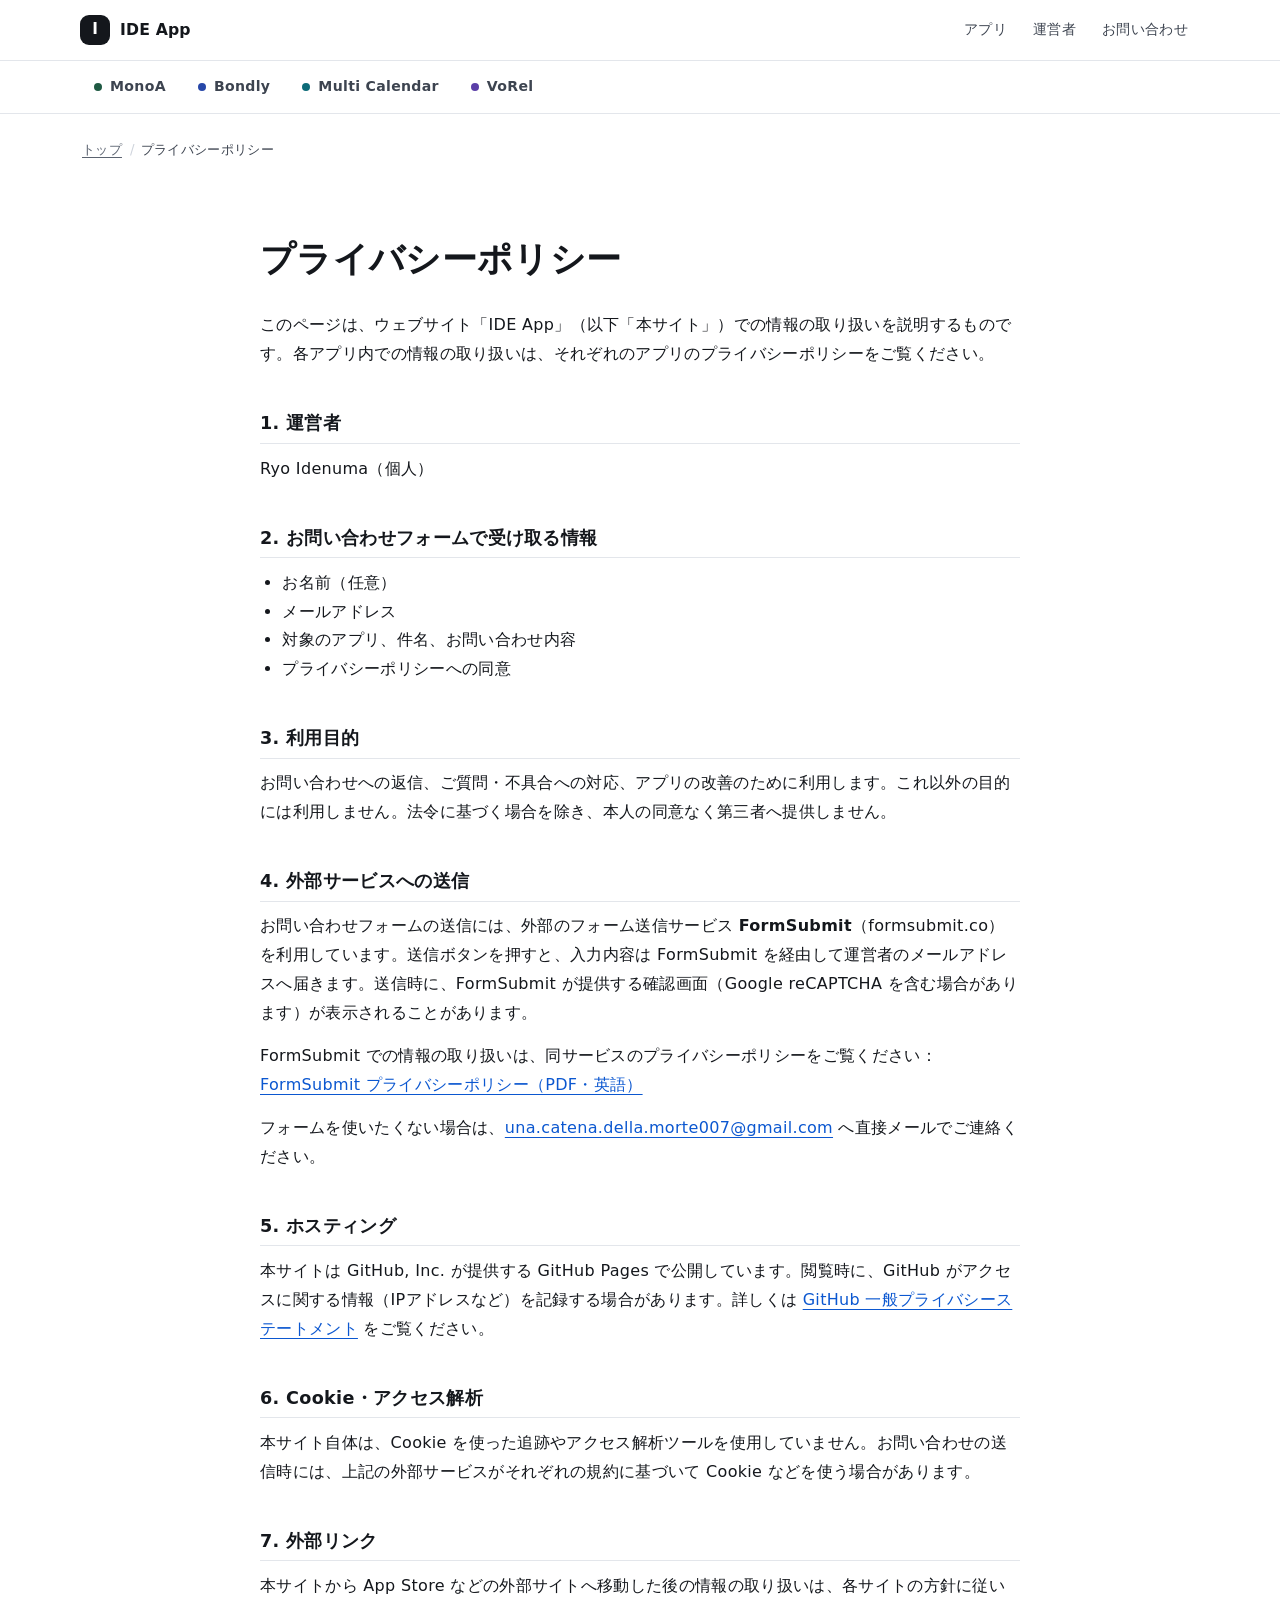
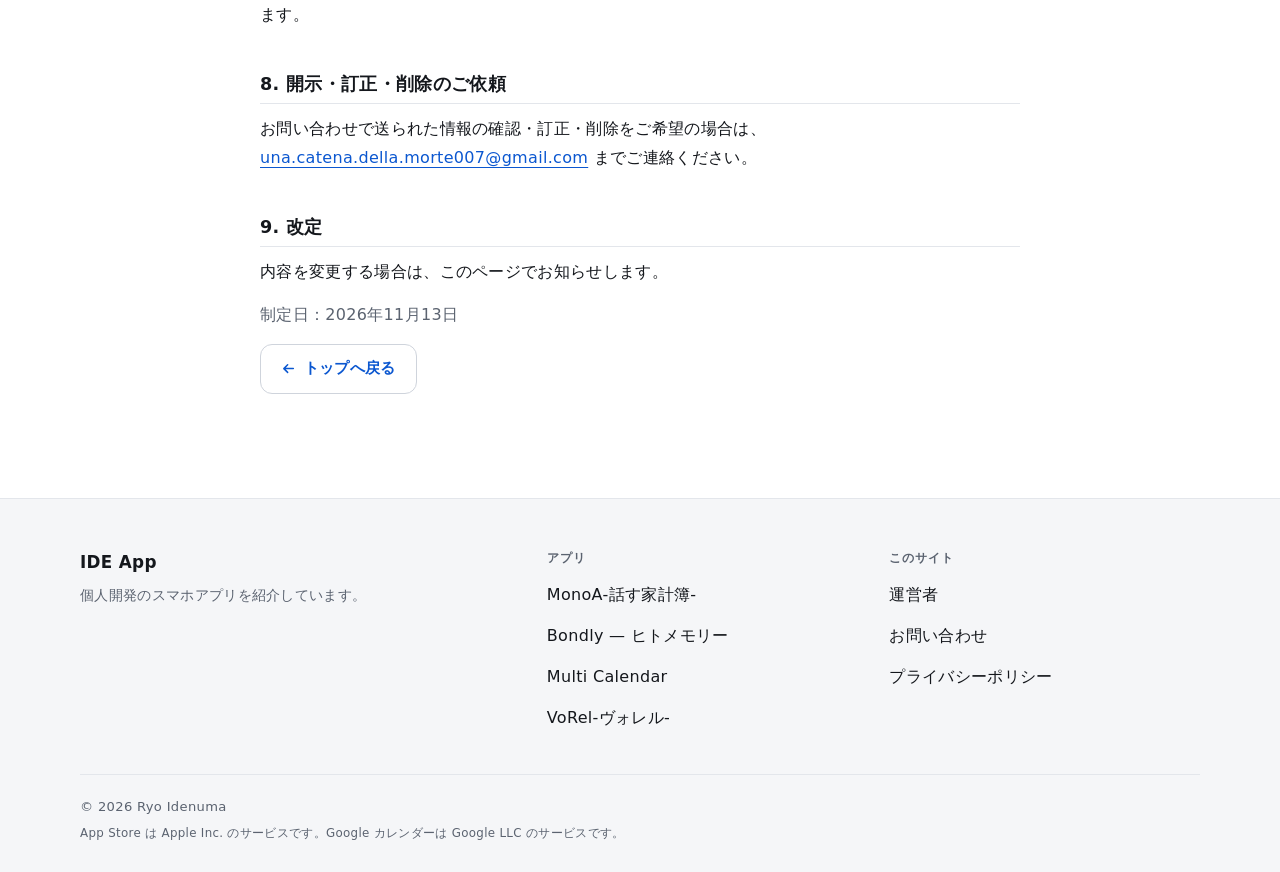
==== privacy/index.html @ 1f21a429 "サイト名をIDE Appに変更し問い合わせ先を更新" ====
<!doctype html>
<html lang="ja">
<head>
<meta charset="utf-8">
<meta name="viewport" content="width=device-width, initial-scale=1">
<title>プライバシーポリシー｜IDE App</title>
<meta name="description" content="アプリ紹介サイトのお問い合わせ情報の扱い、外部送信（FormSubmit）、ホスティングについて。">
<link rel="canonical" href="https://unacatenadellamorte-cmd.github.io/ryo-apps/privacy/">
<meta name="theme-color" content="#ffffff">
<meta name="color-scheme" content="light">
<meta name="referrer" content="strict-origin-when-cross-origin">
<meta property="og:type" content="website">
<meta property="og:locale" content="ja_JP">
<meta property="og:site_name" content="IDE App">
<meta property="og:title" content="プライバシーポリシー｜IDE App">
<meta property="og:description" content="アプリ紹介サイトのお問い合わせ情報の扱い、外部送信（FormSubmit）、ホスティングについて。">
<meta property="og:url" content="https://unacatenadellamorte-cmd.github.io/ryo-apps/privacy/">
<meta property="og:image" content="https://unacatenadellamorte-cmd.github.io/ryo-apps/assets/og/og-default.png">
<meta property="og:image:width" content="1200">
<meta property="og:image:height" content="630">
<meta name="twitter:card" content="summary_large_image">
<link rel="icon" href="../favicon.svg" type="image/svg+xml">
<link rel="icon" href="../favicon-32.png" sizes="32x32" type="image/png">
<link rel="apple-touch-icon" href="../apple-touch-icon.png">
<link rel="stylesheet" href="../assets/css/site.css?v=20261113-ide-app">
<script src="../site-config.js?v=20261113-ide-app" defer></script>
<script src="../assets/js/site.js?v=20261113-ide-app" defer></script>
</head>
<body class="page-doc">
<a class="skip" href="#main">本文へ移動</a>
<header class="site-header" data-edit-id="site-header">
  <div class="wrap header-in">
    <a class="brand" href="../index.html" data-edit-id="brand"><span class="brand-mark" aria-hidden="true">I</span><span class="brand-text">IDE App</span></a>
    <nav aria-label="サイト内">
      <ul class="nav">
        <li><a href="../index.html#apps" data-edit-id="nav-apps">アプリ</a></li>
        <li><a href="../index.html#about" data-edit-id="nav-about">運営者</a></li>
        <li><a href="../index.html#contact" data-edit-id="nav-contact">お問い合わせ</a></li>
      </ul>
    </nav>
  </div>
  <nav class="app-switch" aria-label="アプリごとの紹介ページ">
    <ul class="wrap"><li><a href="../apps/monoa/index.html" style="--app:#1f5a43" data-edit-id="switch-monoa"><span class="dot" aria-hidden="true"></span>MonoA</a></li><li><a href="../apps/bondly/index.html" style="--app:#2747a8" data-edit-id="switch-bondly"><span class="dot" aria-hidden="true"></span>Bondly</a></li><li><a href="../apps/multicalendar/index.html" style="--app:#0d6b78" data-edit-id="switch-multicalendar"><span class="dot" aria-hidden="true"></span>Multi Calendar</a></li><li><a href="../apps/vorel/index.html" style="--app:#5b3fa8" data-edit-id="switch-vorel"><span class="dot" aria-hidden="true"></span>VoRel</a></li></ul>
  </nav>
</header>

<main id="main">
  <nav class="crumbs wrap" aria-label="現在地">
    <ol><li><a href="../index.html">トップ</a></li><li aria-current="page">プライバシーポリシー</li></ol>
  </nav>
  <article class="doc wrap" data-edit-id="privacy">
    <h1 class="doc-title">プライバシーポリシー</h1>
    <p>このページは、ウェブサイト「IDE App」（以下「本サイト」）での情報の取り扱いを説明するものです。各アプリ内での情報の取り扱いは、それぞれのアプリのプライバシーポリシーをご覧ください。</p>

    <h2>1. 運営者</h2>
    <p>Ryo Idenuma（個人）</p>

    <h2>2. お問い合わせフォームで受け取る情報</h2>
    <ul>
      <li>お名前（任意）</li>
      <li>メールアドレス</li>
      <li>対象のアプリ、件名、お問い合わせ内容</li>
      <li>プライバシーポリシーへの同意</li>
    </ul>

    <h2>3. 利用目的</h2>
    <p>お問い合わせへの返信、ご質問・不具合への対応、アプリの改善のために利用します。これ以外の目的には利用しません。法令に基づく場合を除き、本人の同意なく第三者へ提供しません。</p>

    <h2>4. 外部サービスへの送信</h2>
    <p>お問い合わせフォームの送信には、外部のフォーム送信サービス <strong>FormSubmit</strong>（formsubmit.co）を利用しています。送信ボタンを押すと、入力内容は FormSubmit を経由して運営者のメールアドレスへ届きます。送信時に、FormSubmit が提供する確認画面（Google reCAPTCHA を含む場合があります）が表示されることがあります。</p>
    <p>FormSubmit での情報の取り扱いは、同サービスのプライバシーポリシーをご覧ください：<a href="https://formsubmit.co/privacy.pdf" target="_blank" rel="noopener noreferrer">FormSubmit プライバシーポリシー（PDF・英語）<span class="visually-hidden">（新しいタブで開きます）</span></a></p>
    <p>フォームを使いたくない場合は、<a href="mailto:una.catena.della.morte007@gmail.com">una.catena.della.morte007@gmail.com</a> へ直接メールでご連絡ください。</p>

    <h2>5. ホスティング</h2>
    <p>本サイトは GitHub, Inc. が提供する GitHub Pages で公開しています。閲覧時に、GitHub がアクセスに関する情報（IPアドレスなど）を記録する場合があります。詳しくは <a href="https://docs.github.com/ja/site-policy/privacy-policies/github-general-privacy-statement" target="_blank" rel="noopener noreferrer">GitHub 一般プライバシーステートメント<span class="visually-hidden">（新しいタブで開きます）</span></a> をご覧ください。</p>

    <h2>6. Cookie・アクセス解析</h2>
    <p>本サイト自体は、Cookie を使った追跡やアクセス解析ツールを使用していません。お問い合わせの送信時には、上記の外部サービスがそれぞれの規約に基づいて Cookie などを使う場合があります。</p>

    <h2>7. 外部リンク</h2>
    <p>本サイトから App Store などの外部サイトへ移動した後の情報の取り扱いは、各サイトの方針に従います。</p>

    <h2>8. 開示・訂正・削除のご依頼</h2>
    <p>お問い合わせで送られた情報の確認・訂正・削除をご希望の場合は、<a href="mailto:una.catena.della.morte007@gmail.com">una.catena.della.morte007@gmail.com</a> までご連絡ください。</p>

    <h2>9. 改定</h2>
    <p>内容を変更する場合は、このページでお知らせします。</p>

    <p class="doc-date">制定日：2026年11月13日</p>
    <p class="back"><a class="btn btn-ghost" href="../index.html"><svg class="i" aria-hidden="true" viewBox="0 0 16 16"><path d="M13 8H3M7 4 3 8l4 4" fill="none" stroke="currentColor" stroke-width="1.6" stroke-linecap="round" stroke-linejoin="round"/></svg>トップへ戻る</a></p>
  </article>
</main>
<footer class="site-footer" data-edit-id="site-footer">
  <div class="wrap footer-in">
    <div class="footer-brand">
      <p class="footer-name">IDE App</p>
      <p class="footer-note">個人開発のスマホアプリを紹介しています。</p>
      <div class="sns" data-sns hidden data-edit-id="footer-sns"><p class="sns-label">SNSでも連絡できます</p><ul class="sns-list" data-sns-list></ul></div>
    </div>
    <nav aria-label="フッター">
      <p class="footer-h">アプリ</p>
      <ul><li><a href="../apps/monoa/index.html">MonoA-話す家計簿-</a></li><li><a href="../apps/bondly/index.html">Bondly — ヒトメモリー</a></li><li><a href="../apps/multicalendar/index.html">Multi Calendar</a></li><li><a href="../apps/vorel/index.html">VoRel-ヴォレル-</a></li></ul>
    </nav>
    <nav aria-label="サイト情報">
      <p class="footer-h">このサイト</p>
      <ul>
        <li><a href="../index.html#about">運営者</a></li>
        <li><a href="../index.html#contact">お問い合わせ</a></li>
        <li><a href="../privacy/index.html">プライバシーポリシー</a></li>
      </ul>
    </nav>
  </div>
  <div class="wrap footer-bottom">
    <p>© 2026 Ryo Idenuma</p>
    <p class="footer-small">App Store は Apple Inc. のサービスです。Google カレンダーは Google LLC のサービスです。</p>
  </div>
</footer>
</body>
</html>
---- assets/css/site.css ----
/* アプリ紹介サイト 共通スタイル（2026-11-13 刷新）
   方針：白と淡いグレーの面に、濃い文字のゴシック見出しと鮮明な実画面を整列して置く。
   装飾は控えめにし、アプリごとの色（--app / --app-tint）は小さな目印と画面の背景だけに使う。 */

:root {
  --bg: #ffffff;
  --bg-2: #f5f6f8;      /* 区切り用の淡いグレー */
  --card: #ffffff;
  --ink: #14171c;
  --ink-2: #3d4450;     /* 本文の補助色（白地で約 9.8:1） */
  --ink-3: #5b6370;     /* 注記（白地で約 6.0:1、淡グレー地で約 5.5:1） */
  --line: #e3e6eb;
  --line-2: #cfd4dc;
  --app: #14171c;
  --app-tint: #eef0f3;
  --focus: #0b57d0;
  --radius: 20px;
  --radius-sm: 12px;
  --wrap: 1120px;
  --sans: -apple-system, BlinkMacSystemFont, "Segoe UI", "Hiragino Sans", "Hiragino Kaku Gothic ProN",
          "Noto Sans JP", "Yu Gothic UI", "BIZ UDPGothic", "Meiryo", system-ui, sans-serif;
  --shadow-phone: 0 1px 2px rgba(16, 24, 40, .06), 0 20px 40px -20px rgba(16, 24, 40, .35);
  --shadow-card: 0 1px 2px rgba(16, 24, 40, .04), 0 8px 24px -16px rgba(16, 24, 40, .18);
  --header-h: 116px;    /* 固定ヘッダーの高さ（スクロール先が隠れないよう余白に使う） */
}

*, *::before, *::after { box-sizing: border-box; }
html { -webkit-text-size-adjust: 100%; scroll-behavior: smooth; scroll-padding-top: calc(var(--header-h) + 16px); }
body {
  margin: 0;
  background: var(--bg);
  color: var(--ink);
  font-family: var(--sans);
  font-size: 1rem;
  line-height: 1.8;
  letter-spacing: .02em;
  overflow-wrap: anywhere;
  line-break: strict;
  -webkit-font-smoothing: antialiased;
}
img, video { max-width: 100%; height: auto; display: block; }
a { color: inherit; text-underline-offset: .22em; text-decoration-thickness: 1px; }
a:hover { text-decoration-thickness: 2px; }
:focus-visible { outline: 3px solid var(--focus); outline-offset: 3px; border-radius: 6px; }
h1, h2, h3 { line-height: 1.4; margin: 0; font-weight: 700; text-wrap: balance; }
p, ul, ol, dl, figure { margin: 0; }
ul[class], ol[class] { list-style: none; padding: 0; }

.wrap { width: min(100% - 40px, var(--wrap)); margin-inline: auto; }
.visually-hidden {
  position: absolute !important; width: 1px; height: 1px; padding: 0; margin: -1px;
  overflow: hidden; clip: rect(0 0 0 0); white-space: nowrap; border: 0;
}
.skip {
  position: absolute; left: 12px; top: -60px; z-index: 100;
  background: var(--ink); color: #fff; padding: 10px 16px; border-radius: 10px; text-decoration: none;
}
.skip:focus { top: 12px; }
.i { width: 1em; height: 1em; flex: none; }
.nb { display: inline-block; white-space: nowrap; } /* 見出しを語句の途中で折り返さない */
.dot { width: 8px; height: 8px; border-radius: 50%; background: var(--app); flex: none; }

/* ---------- ヘッダー（サイト内ナビ＋アプリ切替） ---------- */
.site-header {
  position: sticky; top: 0; z-index: 50;
  background: rgba(255, 255, 255, .92);
  backdrop-filter: saturate(1.6) blur(12px);
  -webkit-backdrop-filter: saturate(1.6) blur(12px);
  border-bottom: 1px solid var(--line);
}
.header-in { display: flex; align-items: center; justify-content: space-between; gap: 12px; min-height: 60px; }
.brand { display: inline-flex; align-items: center; gap: 10px; text-decoration: none; font-weight: 700; min-height: 44px; }
.brand-mark {
  display: grid; place-items: center; width: 30px; height: 30px; border-radius: 9px;
  background: var(--ink); color: #fff; font-size: .95rem; font-weight: 800; letter-spacing: 0;
}
.brand-text { font-size: .98rem; letter-spacing: .01em; }
.nav { display: flex; gap: 2px; }
.nav a {
  display: inline-flex; align-items: center; min-height: 44px; padding: 0 12px;
  text-decoration: none; font-size: .9rem; border-radius: 10px; color: var(--ink-2);
}
.nav a:hover { background: var(--bg-2); color: var(--ink); }
.nav a[aria-current="page"] { color: var(--ink); font-weight: 700; }
.nav a, .brand-text { white-space: nowrap; }

/* アプリ切替：4アプリを常に1行で並べ、現在のページは色と下線で示す */
.app-switch { border-top: 1px solid var(--line); }
.app-switch ul {
  display: flex; gap: 4px; overflow-x: auto; scrollbar-width: none;
  padding-block: 4px;
}
.app-switch ul::-webkit-scrollbar { display: none; }
.app-switch li { flex: none; }
.app-switch a {
  position: relative; display: inline-flex; align-items: center; gap: 8px;
  min-height: 44px; padding: 0 14px; border-radius: 999px;
  text-decoration: none; font-size: .88rem; font-weight: 600; color: var(--ink-2); white-space: nowrap;
}
.app-switch a:hover { background: var(--bg-2); color: var(--ink); }
.app-switch a[aria-current="page"] {
  color: var(--app); font-weight: 700;
  background: color-mix(in srgb, var(--app) 9%, #fff);
  box-shadow: inset 0 0 0 1px color-mix(in srgb, var(--app) 28%, transparent);
}

@media (max-width: 600px) {
  :root { --header-h: 104px; }
  .header-in { min-height: 52px; }
  .nav a { padding: 0 9px; font-size: .84rem; }
  .app-switch ul { width: min(100% - 24px, var(--wrap)); gap: 2px; padding-block: 2px; }
  .app-switch a { padding: 0 10px; font-size: .82rem; }
}
/* 狭い画面ではサイト名を視覚的に隠し（読み上げは残す）、ロゴとナビを1行に収める */
@media (max-width: 520px) {
  .brand-text {
    position: absolute; width: 1px; height: 1px; overflow: hidden; clip: rect(0 0 0 0); white-space: nowrap;
  }
}
@media (max-width: 400px) {
  .app-switch .dot { display: none; }
  .app-switch a { padding: 0 9px; font-size: .78rem; }
  .nav a { padding: 0 7px; font-size: .8rem; }
}

/* ---------- ボタン ---------- */
.btn {
  display: inline-flex; align-items: center; justify-content: center; gap: .5em;
  min-height: 48px; padding: 10px 20px; border-radius: 12px;
  font: inherit; font-weight: 700; font-size: .95rem; letter-spacing: .02em;
  text-decoration: none; cursor: pointer; border: 1px solid transparent;
  transition: background-color .2s, color .2s, border-color .2s, box-shadow .2s;
}
.btn:hover { text-decoration: none; }
.btn:active { transform: translateY(1px); }
.btn-primary { background: var(--ink); color: #fff; }
.btn-primary:hover { background: #000; }
.btn-primary:disabled { opacity: .65; cursor: progress; }
.btn-app, .btn-store { background: var(--app); color: #fff; }
.btn-app:hover, .btn-store:hover { background: color-mix(in srgb, var(--app) 86%, #000); }
.btn-ghost { border-color: var(--line-2); color: var(--ink); background: #fff; }
.btn-ghost:hover { border-color: var(--ink-3); background: var(--bg-2); }

/* ---------- 見出し・セクション ---------- */
.section { padding-block: clamp(56px, 8vw, 104px); }
.section-head { max-width: 44rem; margin-bottom: clamp(24px, 4vw, 40px); }
.eyebrow {
  display: inline-flex; align-items: center; gap: .6em;
  font-size: .82rem; font-weight: 700; letter-spacing: .08em; color: var(--ink-3);
}
.section-title {
  font-size: clamp(1.45rem, 3vw, 2rem); letter-spacing: .02em; line-height: 1.35;
}
/* 見出しの上にアプリ色の短い線を置き、ページの色をそっと示す */
.section-title::before {
  content: ""; display: block; width: 28px; height: 3px; border-radius: 2px;
  background: var(--app); margin-bottom: 14px;
}
.section-title.small { font-size: clamp(1.15rem, 2.2vw, 1.4rem); margin-bottom: 20px; }
.section-title.small::before { display: none; }
.section-lead { margin-top: .9em; color: var(--ink-2); }

/* ---------- ヒーロー（トップ） ---------- */
.hero { padding-block: clamp(36px, 6vw, 80px) clamp(48px, 7vw, 88px); }
.hero-in {
  display: grid; grid-template-columns: minmax(0, 1fr) minmax(0, 1fr);
  gap: clamp(28px, 5vw, 64px); align-items: center;
}
.hero .eyebrow::before { content: ""; width: 18px; height: 2px; background: var(--ink); border-radius: 1px; }
.hero-title {
  margin-top: .7em; font-size: clamp(1.5rem, 7vw, 3rem); line-height: 1.38; letter-spacing: .01em; font-weight: 800;
}
.hero-lead { margin-top: 1.2em; max-width: 34em; color: var(--ink-2); }
.hero-index-label { margin-top: 2em; font-size: .82rem; font-weight: 700; letter-spacing: .08em; color: var(--ink-3); }
.hero-index { margin-top: 10px; display: grid; grid-template-columns: repeat(2, minmax(0, 1fr)); gap: 8px; max-width: 34rem; }
.hero-index a {
  display: grid; grid-template-columns: 36px minmax(0, 1fr); column-gap: 12px; align-items: center;
  min-height: 60px; padding: 10px 12px; border-radius: var(--radius-sm);
  border: 1px solid var(--line); background: #fff; text-decoration: none;
  transition: border-color .2s, box-shadow .2s;
}
.hero-index a:hover { border-color: var(--app); box-shadow: var(--shadow-card); }
.hero-index-icon { grid-row: span 2; width: 36px; height: 36px; border-radius: 9px; box-shadow: 0 0 0 1px rgba(0,0,0,.06); }
.hero-index-name { font-weight: 700; font-size: .95rem; line-height: 1.35; }
.hero-index-status { font-size: .76rem; color: var(--ink-3); line-height: 1.4; }

/* 実画面3枚を傾けずに横一列で整列 */
.hero-shots {
  display: grid; grid-template-columns: repeat(3, minmax(0, 1fr)); gap: clamp(10px, 2vw, 20px);
  align-items: end; padding: clamp(20px, 3.5vw, 40px);
  background: var(--bg-2); border-radius: calc(var(--radius) + 8px);
}
.hero-shot .phone { width: 100%; }
.hero-shot-2 { transform: translateY(-6%); }

.phone {
  border-radius: clamp(12px, 2vw, 24px);
  background: #111;
  box-shadow: var(--shadow-phone);
  outline: 1px solid rgba(0,0,0,.06);
}

@media (max-width: 860px) {
  .hero-in { grid-template-columns: 1fr; }
  .hero-shots { max-width: 520px; }
  .br-wide { display: none; }
}
@media (max-width: 480px) {
  .hero-index { grid-template-columns: 1fr; }
}

/* ---------- アプリ一覧（カード） ---------- */
.apps { background: var(--bg-2); border-block: 1px solid var(--line); }
.app-grid { display: grid; grid-template-columns: repeat(2, minmax(0, 1fr)); gap: clamp(16px, 2.4vw, 28px); }
.app-card {
  display: flex; flex-direction: column; overflow: hidden;
  background: var(--card); border: 1px solid var(--line); border-radius: var(--radius);
  box-shadow: var(--shadow-card);
}
/* 画面は上部だけ見せ、カード下端で切る */
.app-card-media {
  display: flex; justify-content: center; gap: 6%;
  height: clamp(240px, 26vw, 300px); padding: 32px 24px 0; overflow: hidden;
  background: var(--app-tint);
}
.app-card-media .phone { width: 38%; height: auto; align-self: flex-start; }
.app-card-media .phone-b { margin-top: 28px; }
.app-card-body { display: flex; flex-direction: column; flex: 1; padding: clamp(20px, 3vw, 28px); }
.app-id { display: flex; align-items: center; gap: 14px; }
.app-id-text { min-width: 0; }
.app-icon { width: 56px; height: 56px; border-radius: 13px; box-shadow: 0 0 0 1px rgba(0,0,0,.06), 0 4px 10px -6px rgba(0,0,0,.3); flex: none; }
.app-icon-lg { width: 80px; height: 80px; border-radius: 18px; }
.app-name { font-size: clamp(1.1rem, 2vw, 1.3rem); letter-spacing: .01em; line-height: 1.35; }
.app-kana { font-size: .8rem; color: var(--ink-3); }
.app-catch { margin-top: 18px; font-size: clamp(1.05rem, 1.8vw, 1.2rem); font-weight: 700; line-height: 1.6; color: var(--ink); }
.app-lead { margin-top: 8px; color: var(--ink-2); font-size: .95rem; }
.app-card-foot {
  display: flex; flex-wrap: wrap; align-items: center; justify-content: space-between; gap: 12px;
  margin-top: auto; padding-top: 22px;
}
.app-card .app-lead { margin-bottom: 4px; }

.status {
  display: inline-flex; align-items: center; gap: .5em; padding: 3px 10px; border-radius: 999px;
  font-size: .78rem; font-weight: 700; color: var(--app);
  background: color-mix(in srgb, var(--app) 8%, #fff);
}
.status::before { content: ""; width: 6px; height: 6px; border-radius: 50%; background: currentColor; }
.status-review::before { background: transparent; border: 1.5px solid currentColor; }
.status-dev::before { border-radius: 1px; }

@media (max-width: 860px) {
  .app-grid { grid-template-columns: 1fr; }
  .app-card-media { height: clamp(220px, 58vw, 300px); }
  .app-card-media .phone { width: min(38%, 170px); }
}

/* ---------- 運営者 ---------- */
.about-in { display: grid; grid-template-columns: minmax(0, .8fr) minmax(0, 1.2fr); gap: clamp(24px, 5vw, 72px); align-items: start; }
.about-dl { display: grid; border-top: 1px solid var(--line); }
.about-dl > div { display: grid; grid-template-columns: 7em 1fr; gap: 12px; padding: 14px 0; border-bottom: 1px solid var(--line); }
.about-dl dt { color: var(--ink-3); font-size: .9rem; }
.about-dl dd { margin: 0; }
.about-text { margin-top: 20px; color: var(--ink-2); }
@media (max-width: 760px) { .about-in { grid-template-columns: 1fr; } .about-dl > div { grid-template-columns: 1fr; gap: 0; } }

.sns { margin-top: 20px; }
.sns-label { font-size: .85rem; color: var(--ink-3); }
.sns-list { display: flex; flex-wrap: wrap; gap: 8px; margin-top: 8px; }
.sns-link {
  display: inline-flex; align-items: center; min-height: 44px; padding: 6px 16px; border-radius: 10px;
  border: 1px solid var(--line-2); background: #fff; text-decoration: none; font-size: .9rem; font-weight: 600;
}
.sns-link:hover { border-color: var(--ink); }
.sns[hidden] { display: none; }

/* ---------- お問い合わせ ---------- */
.contact { background: var(--bg-2); border-top: 1px solid var(--line); }
.contact-in { max-width: 760px; }
/* フォーム受信確認中の案内と、直接メールの導線 */
.mail-direct {
  display: flex; flex-wrap: wrap; align-items: center; justify-content: space-between; gap: 14px 20px;
  padding: 18px 20px; margin-bottom: 20px; border-radius: var(--radius-sm);
  background: #fff8e8; border: 1px solid #ecd59a;
}
.mail-direct-text { flex: 1 1 18rem; font-weight: 700; color: #4a3a10; }
.mail-direct .btn { flex: none; }
.notice {
  background: #fff; border: 1px solid var(--line); border-radius: var(--radius-sm);
  padding: 18px 20px; margin-bottom: 32px; font-size: .93rem;
}
.notice-title { font-weight: 700; margin-bottom: 6px; }
.notice ul { padding-left: 1.2em; display: grid; gap: 4px; color: var(--ink-2); }

.form {
  display: grid; gap: 22px; padding: clamp(20px, 4vw, 36px);
  background: #fff; border: 1px solid var(--line); border-radius: var(--radius);
}
.field { display: grid; gap: 6px; }
.field label { font-weight: 700; font-size: .95rem; }
.req, .opt {
  display: inline-block; margin-left: .4em; padding: 0 .55em; border-radius: 4px; font-size: .72rem;
  font-weight: 700; vertical-align: .1em; line-height: 1.7;
}
.req { background: #b42318; color: #fff; }
.opt { background: var(--bg-2); color: var(--ink-2); border: 1px solid var(--line); }
.field input[type="text"], .field input[type="email"], .field select, .field textarea {
  width: 100%; font: inherit; font-size: 1rem; color: var(--ink);
  background: #fff; border: 1px solid var(--line-2); border-radius: 10px;
  padding: 12px 14px; min-height: 48px;
}
.field textarea { resize: vertical; min-height: 10rem; line-height: 1.7; }
.field select { appearance: none; -webkit-appearance: none; padding-right: 40px;
  background-image: linear-gradient(45deg, transparent 50%, var(--ink-2) 50%), linear-gradient(135deg, var(--ink-2) 50%, transparent 50%);
  background-position: calc(100% - 22px) 52%, calc(100% - 16px) 52%; background-size: 6px 6px; background-repeat: no-repeat; }
.field input:hover, .field select:hover, .field textarea:hover { border-color: var(--ink-3); }
.field [aria-invalid="true"] { border-color: #b42318; background: #fff6f5; }
.hint { font-size: .84rem; color: var(--ink-3); }
.err { font-size: .88rem; color: #b42318; font-weight: 700; }
.err::before { content: "！ "; }
.field-check { grid-template-columns: auto 1fr; align-items: start; column-gap: 12px; }
.field-check input { width: 24px; height: 24px; margin: 3px 0 0; accent-color: var(--ink); }
.field-check label { font-weight: 500; }
.field-check .err { grid-column: 1 / -1; }
.hp { position: absolute; left: -9999px; width: 1px; height: 1px; overflow: hidden; }
.form-summary { padding: 12px 16px; border-radius: 10px; background: #fff6f5; color: #b42318; font-weight: 700; border: 1px solid #f1c4bf; }
.form-actions { display: grid; gap: 14px; justify-items: start; }
.form-actions .btn { min-width: 14em; }
.form-alt { font-size: .9rem; color: var(--ink-2); }
@media (max-width: 480px) {
  .mail-direct .btn, .form-actions .btn { width: 100%; min-width: 0; }
}

/* ---------- アプリ詳細 ---------- */
.crumbs { padding-top: 16px; font-size: .84rem; color: var(--ink-3); }
.crumbs ol { display: flex; flex-wrap: wrap; gap: 4px; list-style: none; padding: 0; margin: 0; }
.crumbs li + li::before { content: "/"; margin-right: 6px; color: var(--line-2); }
.crumbs a { display: inline-block; padding: 8px 2px; }
.crumbs [aria-current] { padding: 8px 2px; color: var(--ink-2); }

.app-hero { padding-block: clamp(12px, 3vw, 32px) clamp(48px, 7vw, 88px); }
.app-hero-in {
  display: grid; grid-template-columns: minmax(0, 1.05fr) minmax(0, .95fr);
  gap: clamp(28px, 5vw, 72px); align-items: center;
}
.app-hero-text .app-id { gap: 16px; }
.app-hero-text .app-meta { margin: 0; }
.app-title { margin-top: 22px; font-size: clamp(1.75rem, 4vw, 2.75rem); letter-spacing: .01em; line-height: 1.3; font-weight: 800; }
.app-hero .app-catch { margin-top: 14px; font-size: clamp(1.15rem, 2.2vw, 1.45rem); color: var(--app); }
.app-hero .app-lead { margin-top: 12px; font-size: 1rem; max-width: 34em; }
.app-actions { display: flex; flex-wrap: wrap; gap: 12px; margin-top: 28px; align-items: center; }
.store-none {
  display: inline-flex; align-items: center; min-height: 48px; padding: 8px 18px; border-radius: 12px;
  background: #fff; border: 1px dashed color-mix(in srgb, var(--app) 60%, #fff); color: var(--app); font-weight: 700; font-size: .9rem;
}
/* 実画面はアプリ色の淡い面に大きく置く */
.app-hero-media {
  display: grid; place-items: center;
  padding: clamp(24px, 4vw, 48px);
  background: var(--app-tint); border-radius: calc(var(--radius) + 8px);
}
/* PCでは最初の画面がヒーロー画像で埋まらないよう高さで抑える（画像は切らずに全体を表示） */
.app-hero-media .phone { width: auto; height: min(540px, 60vh); min-height: 360px; max-width: 100%; object-fit: contain; }
@media (max-width: 760px) {
  .app-hero-in { grid-template-columns: 1fr; }
  .app-hero-media .phone { width: min(240px, 64%); height: auto; min-height: 0; }
}

.feature-list { display: grid; grid-template-columns: repeat(auto-fit, minmax(min(100%, 300px), 1fr)); gap: 16px; }
.feature {
  padding: 22px 22px 24px; background: #fff; border: 1px solid var(--line); border-radius: var(--radius-sm);
}
.feature h3 { font-size: 1.05rem; display: flex; gap: .6em; align-items: baseline; }
.feature h3::before { content: ""; width: 8px; height: 8px; background: var(--app); border-radius: 50%; flex: none; transform: translateY(-.15em); }
.feature p { margin-top: 8px; color: var(--ink-2); font-size: .94rem; }

/* 使い方は文章だけの短い流れ（画面は特集と「実際の画面」で見せる） */
.steps { background: var(--bg-2); border-block: 1px solid var(--line); padding-block: clamp(48px, 6vw, 80px); }
.step-list { display: grid; grid-template-columns: repeat(3, minmax(0, 1fr)); gap: clamp(12px, 2vw, 20px); }
.step {
  display: grid; grid-template-columns: auto minmax(0, 1fr); gap: 14px; align-items: start;
  padding: 20px; background: #fff; border: 1px solid var(--line); border-radius: var(--radius-sm);
}
.step-num {
  display: grid; place-items: center; width: 34px; height: 34px; border-radius: 50%;
  background: var(--app); color: #fff; font-weight: 800; font-size: .95rem; line-height: 1;
}
.step h3 { font-size: 1.05rem; padding-top: 3px; }
.step-text p { margin-top: 6px; color: var(--ink-2); font-size: .93rem; }
@media (max-width: 860px) {
  .step-list { grid-template-columns: 1fr; gap: 10px; }
}

.gallery { padding-bottom: clamp(48px, 7vw, 88px); }
.shots-scroller {
  overflow-x: auto; scroll-snap-type: x mandatory; overscroll-behavior-x: contain;
  padding: 8px max(20px, calc((100% - var(--wrap)) / 2)) 24px;
  scroll-padding-inline: max(20px, calc((100% - var(--wrap)) / 2));
}
.shots-scroller:focus-visible { outline-offset: -3px; }
.shots { display: flex; gap: clamp(16px, 2.4vw, 28px); width: max-content; }
.shot { width: clamp(180px, 20vw, 240px); scroll-snap-align: start; }
.shot figcaption { margin-top: 12px; font-size: .86rem; color: var(--ink-2); line-height: 1.65; }
.shots-hint { font-size: .82rem; color: var(--ink-3); }

.video { background: var(--bg-2); border-block: 1px solid var(--line); }
.video-body { display: grid; grid-template-columns: minmax(0, 340px) minmax(0, 1fr); gap: clamp(24px, 5vw, 64px); align-items: start; }
.video-frame { background: #000; border-radius: var(--radius); overflow: hidden; aspect-ratio: 9 / 16; box-shadow: var(--shadow-phone); }
.video-frame video { width: 100%; height: 100%; object-fit: contain; background: #000; }
.video-desc { padding: clamp(20px, 3vw, 28px); background: #fff; border: 1px solid var(--line); border-radius: var(--radius-sm); }
.video-desc h3 { font-size: 1.05rem; }
.transcript { margin-top: 12px; padding-left: 1.4em; display: grid; gap: 8px; color: var(--ink-2); }
.transcript li::marker { color: var(--app); font-weight: 700; }
.video .note { margin-top: 18px; font-size: .86rem; color: var(--ink-3); }
@media (max-width: 760px) {
  .video-body { grid-template-columns: 1fr; }
  .video-frame { width: min(320px, 100%); margin-inline: auto; }
}
.mascot { background: #fff; border: 1px solid var(--line); border-radius: var(--radius); padding: clamp(16px, 4vw, 40px); max-width: 860px; }
.mascot-in .section-head { max-width: 40rem; }

.dist-in { display: grid; grid-template-columns: minmax(0, .8fr) minmax(0, 1.2fr); gap: clamp(24px, 5vw, 72px); }
.dist-dl { display: grid; border-top: 1px solid var(--line-2); }
.dist-dl > div { display: grid; grid-template-columns: 11em 1fr; gap: 12px; padding: 16px 0; border-bottom: 1px solid var(--line); }
.dist-dl dt { font-weight: 700; }
.dist-dl dd { margin: 0; color: var(--ink-2); }
@media (max-width: 760px) {
  .dist-in { grid-template-columns: 1fr; }
  .dist-dl > div { grid-template-columns: 1fr; gap: 2px; }
}

.others { background: var(--bg-2); border-top: 1px solid var(--line); padding-block: clamp(48px, 7vw, 80px); }
.other-list { display: grid; grid-template-columns: repeat(auto-fit, minmax(min(100%, 280px), 1fr)); gap: 12px; }
.other {
  display: flex; align-items: center; gap: 14px; padding: 14px 18px; border-radius: var(--radius-sm);
  background: #fff; border: 1px solid var(--line); text-decoration: none; min-height: 64px;
  transition: border-color .2s, box-shadow .2s;
}
.other:hover { border-color: var(--app); box-shadow: var(--shadow-card); }
.other .app-icon { width: 44px; height: 44px; border-radius: 11px; }
.other-text { display: grid; min-width: 0; }
.other-name { font-weight: 700; }
.other-status { font-size: .8rem; color: var(--ink-3); }
.other .i { margin-left: auto; color: var(--app); }
.back { margin-top: 32px; }

/* 読み上げ用の .visually-hidden（absolute）をリンク内に閉じ込め、ページの横あふれを防ぐ */
.shot-open {
  position: relative;
  display: inline-flex; align-items: center; gap: 4px; min-height: 44px; margin-top: 2px;
  font-size: .84rem; font-weight: 600; color: var(--app);
}
.shot-open .i { width: 12px; height: 12px; }

/* ---------- 詳細ページの作り込み（2026-11-13） ---------- */
/* ページ内目次：普通のアンカー。1行に並べ、狭い画面は横スクロールにして縦の場所を取らない */
.toc { border-bottom: 1px solid var(--line); background: #fff; }
.toc-in { display: flex; align-items: center; gap: 12px; }
.toc-label { flex: none; font-size: .78rem; font-weight: 700; letter-spacing: .08em; color: var(--ink-3); }
.toc-list {
  display: flex; gap: 4px; overflow-x: auto; scrollbar-width: none; padding-block: 6px;
  min-width: 0; flex: 1;
}
.toc-list::-webkit-scrollbar { display: none; }
.toc-list li { flex: none; }
.toc-list a {
  display: inline-flex; align-items: center; min-height: 44px; padding: 0 14px; border-radius: 999px;
  font-size: .88rem; font-weight: 600; color: var(--ink-2); text-decoration: none; white-space: nowrap;
}
.toc-list a:hover { background: color-mix(in srgb, var(--app) 8%, #fff); color: var(--app); }
.toc-list a:focus-visible { outline-offset: -3px; }
@media (max-width: 600px) {
  .toc-label { display: none; }
  .toc-in { width: 100%; padding-inline: 12px; }
  .toc-list { padding-block: 4px; }
  .toc-list a { padding: 0 11px; font-size: .84rem; }
}

/* こんな時に：生活の場面 → その場の操作 */
.scenes { background: var(--bg-2); border-bottom: 1px solid var(--line); padding-block: clamp(48px, 6vw, 88px); }
.scene-list { display: grid; grid-template-columns: repeat(3, minmax(0, 1fr)); gap: clamp(12px, 2vw, 20px); }
.scene {
  padding: 20px 22px 24px; background: #fff;
  border: 1px solid var(--line); border-top: 3px solid var(--app); border-radius: var(--radius-sm);
}
.scene-num { font-size: .8rem; font-weight: 800; letter-spacing: .1em; color: var(--app); }
.scene-title { margin-top: 6px; font-size: 1.08rem; line-height: 1.5; }
.scene-text { margin-top: 10px; color: var(--ink-2); font-size: .94rem; }
@media (max-width: 860px) { .scene-list { grid-template-columns: 1fr; gap: 10px; } }

/* 特集：文章と、その操作を写した実画面を左右に並べ、交互に入れ替える */
.story-list { display: grid; gap: clamp(56px, 8vw, 104px); }
.story {
  display: grid; grid-template-columns: minmax(0, 1fr) minmax(0, 1.1fr);
  gap: clamp(24px, 5vw, 72px); align-items: center;
}
.story-rev .story-text { order: 2; }
.story-eyebrow { color: var(--app); }
.story-eyebrow::before { content: ""; width: 18px; height: 2px; background: currentColor; border-radius: 1px; }
.story-title { margin-top: 10px; font-size: clamp(1.3rem, 2.6vw, 1.75rem); line-height: 1.45; letter-spacing: .01em; }
.story-body { margin-top: 14px; color: var(--ink-2); }
.story-points-label { margin-top: 22px; font-size: .8rem; font-weight: 700; letter-spacing: .08em; color: var(--ink-3); }
.story-points { margin-top: 8px; display: grid; gap: 8px; }
.story-points li {
  position: relative; padding: 10px 14px 10px 40px; border-radius: 10px;
  background: var(--bg-2); font-size: .94rem; line-height: 1.7;
}
.story-points li::before {
  content: ""; position: absolute; left: 15px; top: 1.05em; width: 12px; height: 7px;
  border-left: 2px solid var(--app); border-bottom: 2px solid var(--app); transform: rotate(-45deg);
}
.story-note {
  margin-top: 16px; padding-left: 12px; border-left: 2px solid var(--line-2);
  font-size: .86rem; color: var(--ink-3);
}
/* 実画面は縦長のストア掲載画像（文字・人物入り）。枠を足さず、切らずに全体を表示する */
.story-media {
  display: flex; justify-content: center; align-items: flex-start; gap: clamp(12px, 2.4vw, 28px);
  padding: clamp(18px, 3.5vw, 40px); background: var(--app-tint); border-radius: calc(var(--radius) + 8px);
}
.story-shot { flex: 0 1 240px; min-width: 0; }
.story-media-1 .story-shot { flex-basis: 260px; }
.story-shot .phone { width: 100%; height: auto; object-fit: contain; }
.story-shot figcaption { margin-top: 10px; font-size: .8rem; line-height: 1.6; color: var(--ink-2); }
@media (max-width: 860px) {
  .story { grid-template-columns: 1fr; }
  .story-rev .story-text { order: 0; }
  .story-media { padding: 16px; }
  .story-media-1 .story-shot { flex-basis: 220px; }
}

.feature-all { margin-top: clamp(56px, 8vw, 96px); padding-top: clamp(28px, 4vw, 40px); border-top: 1px solid var(--line); }
.feature-all-title { font-size: 1.15rem; margin-bottom: 18px; }
.feature-list { grid-template-columns: repeat(auto-fit, minmax(min(100%, 260px), 1fr)); gap: 12px; }
.feature { padding: 18px 20px; background: var(--bg-2); border-color: transparent; }
.feature h4 { margin: 0; font-size: 1rem; line-height: 1.5; display: flex; gap: .6em; align-items: baseline; }
.feature h4::before { content: ""; width: 8px; height: 8px; background: var(--app); border-radius: 50%; flex: none; transform: translateY(-.15em); }
.feature p { margin-top: 6px; font-size: .9rem; }

/* よくある質問：ネイティブの details/summary（キーボードの Enter / Space で開閉） */
.faq-in { display: grid; grid-template-columns: minmax(0, .8fr) minmax(0, 1.2fr); gap: clamp(24px, 5vw, 72px); align-items: start; }
.faq-list { border-top: 1px solid var(--line-2); }
.faq-item { border-bottom: 1px solid var(--line); }
.faq-item summary {
  display: flex; align-items: flex-start; gap: 12px; min-height: 56px; padding: 16px 4px;
  cursor: pointer; list-style: none; font-weight: 700; line-height: 1.6;
}
.faq-item summary::-webkit-details-marker { display: none; }
.faq-item summary:hover .faq-q-text { color: var(--app); }
.faq-item summary:focus-visible { outline-offset: -2px; }
.faq-q { flex: none; font-weight: 800; color: var(--app); width: 1.2em; }
.faq-q-text { flex: 1; min-width: 0; }
.faq-mark { flex: none; position: relative; width: 16px; height: 16px; margin-top: .3em; }
.faq-mark::before, .faq-mark::after {
  content: ""; position: absolute; left: 0; top: 7px; width: 16px; height: 2px; border-radius: 1px;
  background: var(--ink-3); transition: transform .2s;
}
.faq-mark::after { transform: rotate(90deg); }
.faq-item[open] .faq-mark::after { transform: rotate(0deg); }
.faq-a { padding: 0 4px 20px calc(1.2em + 16px); color: var(--ink-2); font-size: .95rem; }
@media (max-width: 760px) { .faq-in { grid-template-columns: 1fr; } }

/* 配布状況の下の締めの案内（状態に合わせた導線） */
.dist { border-top: 1px solid var(--line); }
.cta {
  display: flex; flex-wrap: wrap; align-items: center; justify-content: space-between; gap: 20px 32px;
  margin-top: clamp(32px, 5vw, 56px); padding: clamp(22px, 4vw, 36px);
  background: var(--app-tint); border-radius: var(--radius);
  border: 1px solid color-mix(in srgb, var(--app) 18%, transparent);
}
.cta-text { flex: 1 1 26rem; min-width: 0; }
.cta-title { font-size: clamp(1.15rem, 2.2vw, 1.4rem); }
.cta-text p { margin-top: 8px; color: var(--ink-2); }
.cta-mail { font-size: .86rem; }
.cta-actions { margin-top: 0; flex: none; }
@media (max-width: 480px) { .cta-actions, .cta-actions .btn { width: 100%; } }

/* ---------- 文書ページ ---------- */
.doc { max-width: 760px; padding-block: clamp(32px, 6vw, 64px) clamp(64px, 10vw, 104px); }
.doc-title { font-size: clamp(1.6rem, 3.6vw, 2.2rem); letter-spacing: .01em; margin-bottom: 28px; font-weight: 800; }
.doc h2 { font-size: 1.1rem; margin-top: 2.4em; margin-bottom: .6em; padding-bottom: .4em; border-bottom: 1px solid var(--line); }
.doc p + p { margin-top: .9em; }
.doc ul { padding-left: 1.4em; }
.doc a { color: var(--focus); }
.doc-date { margin-top: 2.4em; color: var(--ink-3); }
.thanks { min-height: 50vh; }

/* ---------- フッター ---------- */
.site-footer { background: var(--bg-2); color: var(--ink-2); border-top: 1px solid var(--line); padding-top: 48px; }
.site-footer ul { list-style: none; padding: 0; }
.site-footer a { color: var(--ink); text-decoration: none; display: inline-block; padding: 6px 0; }
.site-footer a:hover { text-decoration: underline; }
.footer-in { display: grid; grid-template-columns: 1.4fr 1fr 1fr; gap: 32px; padding-bottom: 36px; }
.footer-name { font-size: 1.05rem; font-weight: 800; color: var(--ink); }
.footer-note { color: var(--ink-3); font-size: .9rem; margin-top: 6px; }
.footer-h { font-size: .78rem; font-weight: 700; letter-spacing: .08em; color: var(--ink-3); margin-bottom: 6px; }
.footer-bottom { border-top: 1px solid var(--line); padding-block: 20px 28px; font-size: .82rem; color: var(--ink-3); display: grid; gap: 4px; }
.footer-small { font-size: .74rem; }
@media (max-width: 760px) { .footer-in { grid-template-columns: 1fr; gap: 24px; } }

/* ---------- 動きを減らす設定 ---------- */
@media (prefers-reduced-motion: reduce) {
  html { scroll-behavior: auto; }
  *, *::before, *::after { transition: none !important; animation: none !important; }
}

/* ---------- 印刷 ---------- */
@media print {
  .site-header, .skip, .hero-shots, .shots-hint, .form, .notice, .mail-direct, .toc { display: none !important; }
}
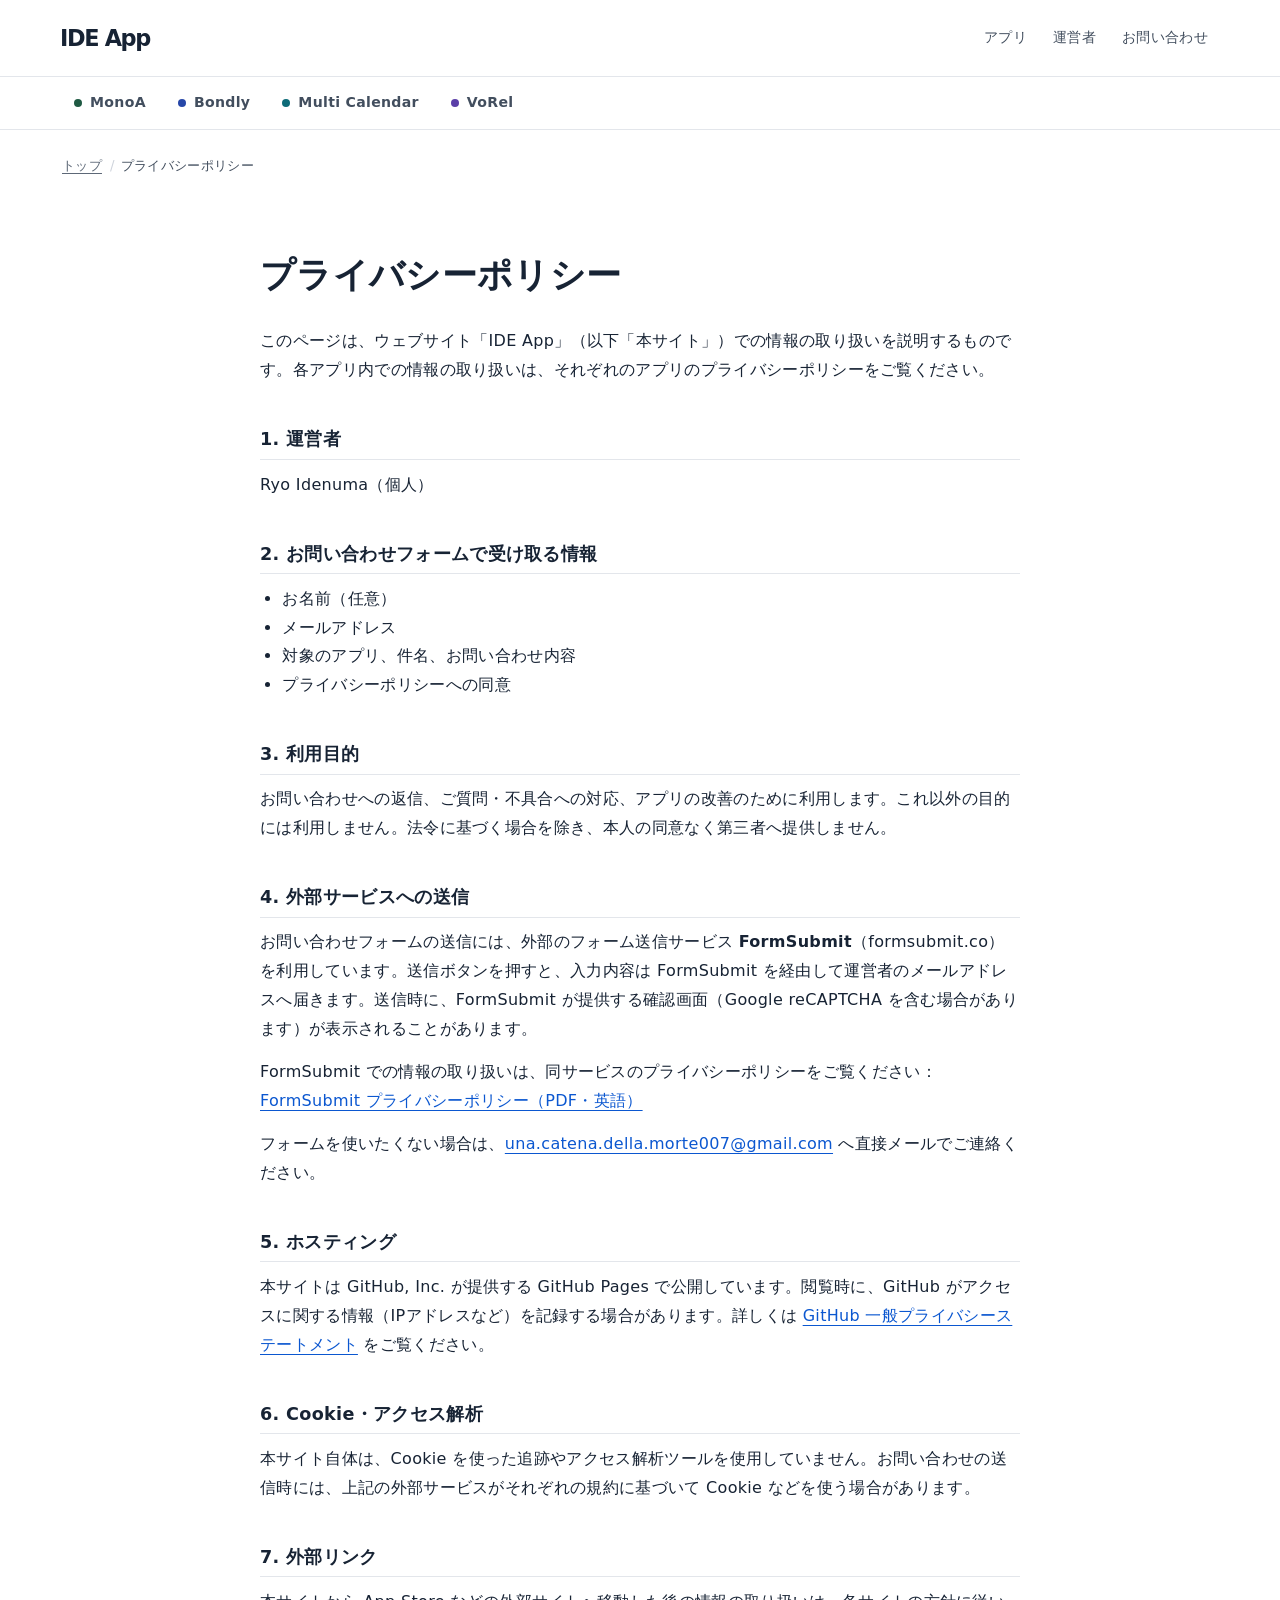
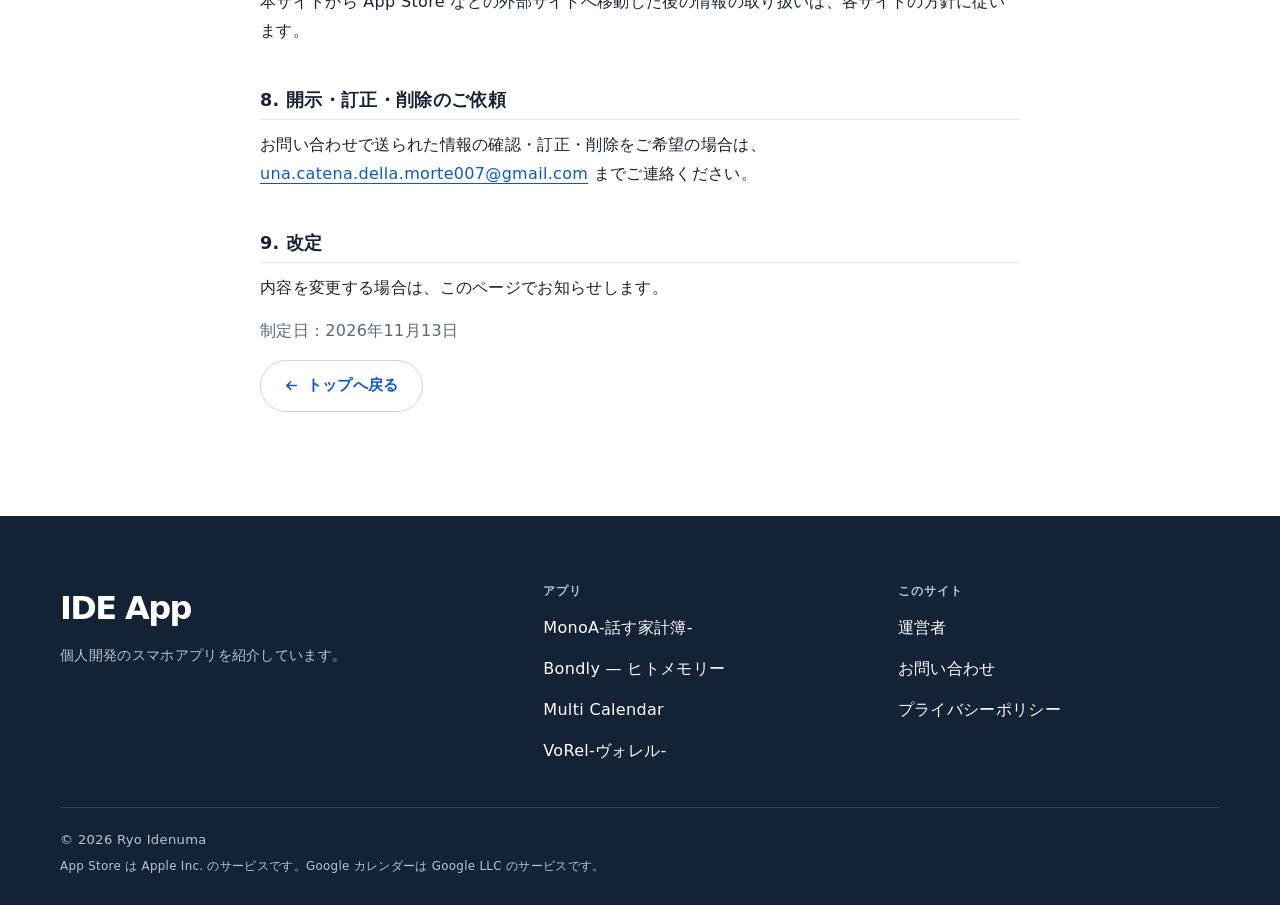
==== commit 5d129d3e: "IDE Appをネイビーと余白を基調にシンプルに刷新" ====
--- a/privacy/index.html
+++ b/privacy/index.html
@@ -22,9 +22,9 @@
 <link rel="icon" href="../favicon.svg" type="image/svg+xml">
 <link rel="icon" href="../favicon-32.png" sizes="32x32" type="image/png">
 <link rel="apple-touch-icon" href="../apple-touch-icon.png">
-<link rel="stylesheet" href="../assets/css/site.css?v=20261113-ide-app">
-<script src="../site-config.js?v=20261113-ide-app" defer></script>
-<script src="../assets/js/site.js?v=20261113-ide-app" defer></script>
+<link rel="stylesheet" href="../assets/css/site.css?v=20261113-simple">
+<script src="../site-config.js?v=20261113-simple" defer></script>
+<script src="../assets/js/site.js?v=20261113-simple" defer></script>
 </head>
 <body class="page-doc">
 <a class="skip" href="#main">本文へ移動</a>
--- a/assets/css/site.css
+++ b/assets/css/site.css
@@ -1,31 +1,29 @@
-/* アプリ紹介サイト 共通スタイル（2026-11-13 刷新）
-   方針：白と淡いグレーの面に、濃い文字のゴシック見出しと鮮明な実画面を整列して置く。
-   装飾は控えめにし、アプリごとの色（--app / --app-tint）は小さな目印と画面の背景だけに使う。 */
+/* IDE App：深いネイビーの表紙と、白い本文。実画面と文字を主役にする。 */
 
 :root {
   --bg: #ffffff;
-  --bg-2: #f5f6f8;      /* 区切り用の淡いグレー */
+  --bg-2: #f5f6f7;      /* 区切り用の淡いグレー */
   --card: #ffffff;
-  --ink: #14171c;
-  --ink-2: #3d4450;     /* 本文の補助色（白地で約 9.8:1） */
-  --ink-3: #5b6370;     /* 注記（白地で約 6.0:1、淡グレー地で約 5.5:1） */
+  --ink: #172334;
+  --ink-2: #424e5e;     /* 本文の補助色（白地で約 9.8:1） */
+  --ink-3: #5d6877;     /* 注記（白地で約 6.0:1、淡グレー地で約 5.5:1） */
   --line: #e3e6eb;
   --line-2: #cfd4dc;
-  --app: #14171c;
+  --app: #172334;
   --app-tint: #eef0f3;
   --focus: #0b57d0;
-  --radius: 20px;
-  --radius-sm: 12px;
-  --wrap: 1120px;
+  --radius: 24px;
+  --radius-sm: 8px;
+  --wrap: 1160px;
   --sans: -apple-system, BlinkMacSystemFont, "Segoe UI", "Hiragino Sans", "Hiragino Kaku Gothic ProN",
           "Noto Sans JP", "Yu Gothic UI", "BIZ UDPGothic", "Meiryo", system-ui, sans-serif;
   --shadow-phone: 0 1px 2px rgba(16, 24, 40, .06), 0 20px 40px -20px rgba(16, 24, 40, .35);
-  --shadow-card: 0 1px 2px rgba(16, 24, 40, .04), 0 8px 24px -16px rgba(16, 24, 40, .18);
-  --header-h: 116px;    /* 固定ヘッダーの高さ（スクロール先が隠れないよう余白に使う） */
+  --shadow-card: none;
+  --header-h: 132px;    /* 固定ヘッダーの高さ（スクロール先が隠れないよう余白に使う） */
 }
 
 *, *::before, *::after { box-sizing: border-box; }
-html { -webkit-text-size-adjust: 100%; scroll-behavior: smooth; scroll-padding-top: calc(var(--header-h) + 16px); }
+html { -webkit-text-size-adjust: 100%; scroll-behavior: smooth; scroll-padding-top: 0; }
 body {
   margin: 0;
   background: var(--bg);
@@ -46,6 +44,8 @@
 p, ul, ol, dl, figure { margin: 0; }
 ul[class], ol[class] { list-style: none; padding: 0; }
 
+[id] { scroll-margin-top: calc(var(--header-h) + 16px); }
+.page-home { --header-h: 76px; }
 .wrap { width: min(100% - 40px, var(--wrap)); margin-inline: auto; }
 .visually-hidden {
   position: absolute !important; width: 1px; height: 1px; padding: 0; margin: -1px;
@@ -68,13 +68,15 @@
   -webkit-backdrop-filter: saturate(1.6) blur(12px);
   border-bottom: 1px solid var(--line);
 }
-.header-in { display: flex; align-items: center; justify-content: space-between; gap: 12px; min-height: 60px; }
+.header-in { display: flex; align-items: center; justify-content: space-between; gap: 12px; min-height: 76px; }
 .brand { display: inline-flex; align-items: center; gap: 10px; text-decoration: none; font-weight: 700; min-height: 44px; }
 .brand-mark {
   display: grid; place-items: center; width: 30px; height: 30px; border-radius: 9px;
   background: var(--ink); color: #fff; font-size: .95rem; font-weight: 800; letter-spacing: 0;
 }
-.brand-text { font-size: .98rem; letter-spacing: .01em; }
+.brand-text { font-size: 1.4rem; letter-spacing: -.06em; font-weight: 750; }
+.brand-mark { display: none; }
+.page-home .app-switch { display: none; }
 .nav { display: flex; gap: 2px; }
 .nav a {
   display: inline-flex; align-items: center; min-height: 44px; padding: 0 12px;
@@ -111,12 +113,6 @@
   .app-switch ul { width: min(100% - 24px, var(--wrap)); gap: 2px; padding-block: 2px; }
   .app-switch a { padding: 0 10px; font-size: .82rem; }
 }
-/* 狭い画面ではサイト名を視覚的に隠し（読み上げは残す）、ロゴとナビを1行に収める */
-@media (max-width: 520px) {
-  .brand-text {
-    position: absolute; width: 1px; height: 1px; overflow: hidden; clip: rect(0 0 0 0); white-space: nowrap;
-  }
-}
 @media (max-width: 400px) {
   .app-switch .dot { display: none; }
   .app-switch a { padding: 0 9px; font-size: .78rem; }
@@ -126,7 +122,7 @@
 /* ---------- ボタン ---------- */
 .btn {
   display: inline-flex; align-items: center; justify-content: center; gap: .5em;
-  min-height: 48px; padding: 10px 20px; border-radius: 12px;
+  min-height: 48px; padding: 11px 23px; border-radius: 999px;
   font: inherit; font-weight: 700; font-size: .95rem; letter-spacing: .02em;
   text-decoration: none; cursor: pointer; border: 1px solid transparent;
   transition: background-color .2s, color .2s, border-color .2s, box-shadow .2s;
@@ -149,83 +145,56 @@
   font-size: .82rem; font-weight: 700; letter-spacing: .08em; color: var(--ink-3);
 }
 .section-title {
-  font-size: clamp(1.45rem, 3vw, 2rem); letter-spacing: .02em; line-height: 1.35;
-}
-/* 見出しの上にアプリ色の短い線を置き、ページの色をそっと示す */
-.section-title::before {
-  content: ""; display: block; width: 28px; height: 3px; border-radius: 2px;
-  background: var(--app); margin-bottom: 14px;
-}
+  font-size: clamp(1.65rem, 3.8vw, 2.5rem); letter-spacing: -.025em; line-height: 1.4;
+}
+.section-title::before { display: none; }
 .section-title.small { font-size: clamp(1.15rem, 2.2vw, 1.4rem); margin-bottom: 20px; }
 .section-title.small::before { display: none; }
 .section-lead { margin-top: .9em; color: var(--ink-2); }
 
-/* ---------- ヒーロー（トップ） ---------- */
-.hero { padding-block: clamp(36px, 6vw, 80px) clamp(48px, 7vw, 88px); }
-.hero-in {
-  display: grid; grid-template-columns: minmax(0, 1fr) minmax(0, 1fr);
-  gap: clamp(28px, 5vw, 64px); align-items: center;
-}
-.hero .eyebrow::before { content: ""; width: 18px; height: 2px; background: var(--ink); border-radius: 1px; }
-.hero-title {
-  margin-top: .7em; font-size: clamp(1.5rem, 7vw, 3rem); line-height: 1.38; letter-spacing: .01em; font-weight: 800;
-}
-.hero-lead { margin-top: 1.2em; max-width: 34em; color: var(--ink-2); }
-.hero-index-label { margin-top: 2em; font-size: .82rem; font-weight: 700; letter-spacing: .08em; color: var(--ink-3); }
-.hero-index { margin-top: 10px; display: grid; grid-template-columns: repeat(2, minmax(0, 1fr)); gap: 8px; max-width: 34rem; }
-.hero-index a {
-  display: grid; grid-template-columns: 36px minmax(0, 1fr); column-gap: 12px; align-items: center;
-  min-height: 60px; padding: 10px 12px; border-radius: var(--radius-sm);
-  border: 1px solid var(--line); background: #fff; text-decoration: none;
-  transition: border-color .2s, box-shadow .2s;
-}
-.hero-index a:hover { border-color: var(--app); box-shadow: var(--shadow-card); }
-.hero-index-icon { grid-row: span 2; width: 36px; height: 36px; border-radius: 9px; box-shadow: 0 0 0 1px rgba(0,0,0,.06); }
-.hero-index-name { font-weight: 700; font-size: .95rem; line-height: 1.35; }
-.hero-index-status { font-size: .76rem; color: var(--ink-3); line-height: 1.4; }
-
-/* 実画面3枚を傾けずに横一列で整列 */
-.hero-shots {
-  display: grid; grid-template-columns: repeat(3, minmax(0, 1fr)); gap: clamp(10px, 2vw, 20px);
-  align-items: end; padding: clamp(20px, 3.5vw, 40px);
-  background: var(--bg-2); border-radius: calc(var(--radius) + 8px);
-}
-.hero-shot .phone { width: 100%; }
-.hero-shot-2 { transform: translateY(-6%); }
-
-.phone {
-  border-radius: clamp(12px, 2vw, 24px);
-  background: #111;
-  box-shadow: var(--shadow-phone);
-  outline: 1px solid rgba(0,0,0,.06);
-}
-
-@media (max-width: 860px) {
-  .hero-in { grid-template-columns: 1fr; }
-  .hero-shots { max-width: 520px; }
-  .br-wide { display: none; }
-}
-@media (max-width: 480px) {
-  .hero-index { grid-template-columns: 1fr; }
+/* ---------- 表紙：見出しと4つの実画面 ---------- */
+.hero { background: #142235; color: #fff; padding-block: clamp(64px, 7vw, 100px) 0; }
+.hero-in { display: grid; gap: clamp(40px, 5vw, 64px); }
+.hero-text { text-align: center; max-width: 900px; margin-inline: auto; }
+.hero-title { font-size: clamp(2rem, 5.4vw, 4.8rem); line-height: 1.35; letter-spacing: -.055em; font-weight: 750; }
+.hero-lead { color: #c0cbd8; font-size: clamp(.9rem, 1.5vw, 1.05rem); line-height: 1.9; margin-top: 24px; }
+.hero-cta { margin-top: 28px; background: #fff; color: #142235; }
+.hero-cta:hover { background: #e7edf4; }
+.hero-shots { display: grid; grid-template-columns: repeat(4, minmax(0, 1fr)); gap: clamp(16px, 3vw, 38px); align-items: end; padding: 0 48px 56px; max-width: 1020px; width: 100%; margin-inline: auto; }
+.hero-shot { min-width: 0; }
+.hero-shot a { display: block; border-radius: 16px; transition: transform .25s ease; }
+.hero-shot a:hover { transform: translateY(-8px); }
+.hero-shot a:focus-visible { outline-color: #fff; }
+.hero-shot .phone { width: 100%; border-radius: 16px; box-shadow: none; background: transparent; }
+.hero-shots:focus-visible { outline-color: #c0cbd8; outline-offset: -3px; }
+.phone { border-radius: 16px; background: transparent; box-shadow: var(--shadow-phone); }
+@media (max-width: 600px) {
+  :root { --header-h: 116px; }
+  .page-home { --header-h: 64px; }
+  .header-in { min-height: 64px; }
+  .brand-text { font-size: 1.25rem; }
+  .nav a { padding-inline: 7px; font-size: .76rem; }
+  .hero { padding-top: 54px; }
+  .hero-title { font-size: clamp(1.9rem, 7.4vw, 2.8rem); }
+  .hero-lead { font-size: .86rem; margin-top: 22px; }
+  .hero-in { gap: 36px; }
+  .hero-shots { grid-template-columns: none; grid-auto-flow: column; grid-auto-columns: 39%; overflow-x: auto; scroll-snap-type: x mandatory; padding: 4px 4px 28px; gap: 16px; align-items: start; }
+  .hero-shot { scroll-snap-align: start; }
 }
 
 /* ---------- アプリ一覧（カード） ---------- */
-.apps { background: var(--bg-2); border-block: 1px solid var(--line); }
+.apps { background: #fff; }
 .app-grid { display: grid; grid-template-columns: repeat(2, minmax(0, 1fr)); gap: clamp(16px, 2.4vw, 28px); }
 .app-card {
   display: flex; flex-direction: column; overflow: hidden;
-  background: var(--card); border: 1px solid var(--line); border-radius: var(--radius);
+  background: var(--card); border: 0; border-radius: 0;
   box-shadow: var(--shadow-card);
 }
-/* 画面は上部だけ見せ、カード下端で切る */
-.app-card-media {
-  display: flex; justify-content: center; gap: 6%;
-  height: clamp(240px, 26vw, 300px); padding: 32px 24px 0; overflow: hidden;
-  background: var(--app-tint);
-}
-.app-card-media .phone { width: 38%; height: auto; align-self: flex-start; }
-.app-card-media .phone-b { margin-top: 28px; }
-.app-card-body { display: flex; flex-direction: column; flex: 1; padding: clamp(20px, 3vw, 28px); }
+/* アプリ一覧も実画面を1枚ずつ、全体を収めて見せる。 */
+.app-card-media { display: flex; justify-content: center; padding: 36px; background: var(--bg-2); border-radius: var(--radius); overflow: hidden; }
+.app-card-media .phone { width: auto; height: 340px; max-width: 100%; object-fit: contain; box-shadow: none; transition: transform .25s ease; }
+.app-card-media:hover .phone { transform: translateY(-5px); }
+.app-card-body { display: flex; flex-direction: column; flex: 1; padding: 24px 2px 32px; }
 .app-id { display: flex; align-items: center; gap: 14px; }
 .app-id-text { min-width: 0; }
 .app-icon { width: 56px; height: 56px; border-radius: 13px; box-shadow: 0 0 0 1px rgba(0,0,0,.06), 0 4px 10px -6px rgba(0,0,0,.3); flex: none; }
@@ -238,7 +207,9 @@
   display: flex; flex-wrap: wrap; align-items: center; justify-content: space-between; gap: 12px;
   margin-top: auto; padding-top: 22px;
 }
-.app-card .app-lead { margin-bottom: 4px; }
+.app-card .app-lead { margin-top: 18px; margin-bottom: 4px; max-width: 32em; }
+.app-card .btn-app { background: transparent; color: var(--ink); border: 1px solid var(--line-2); font-size: .85rem; }
+.app-card .btn-app:hover { background: var(--bg-2); border-color: var(--ink); }
 
 .status {
   display: inline-flex; align-items: center; gap: .5em; padding: 3px 10px; border-radius: 999px;
@@ -251,8 +222,8 @@
 
 @media (max-width: 860px) {
   .app-grid { grid-template-columns: 1fr; }
-  .app-card-media { height: clamp(220px, 58vw, 300px); }
-  .app-card-media .phone { width: min(38%, 170px); }
+  .app-card-media { height: auto; }
+  .app-card-media .phone { width: auto; height: 300px; }
 }
 
 /* ---------- 運営者 ---------- */
@@ -276,25 +247,29 @@
 
 /* ---------- お問い合わせ ---------- */
 .contact { background: var(--bg-2); border-top: 1px solid var(--line); }
-.contact-in { max-width: 760px; }
+.contact-in { display: grid; grid-template-columns: minmax(0, .8fr) minmax(0, 1.2fr); gap: 24px 64px; align-items: start; }
+.contact .section-head { margin-bottom: 0; }
+.contact-in > .section-head, .contact-in > .mail-direct, .contact-in > .notice { grid-column: 1; }
+.contact-in > .form { grid-column: 2; grid-row: 1 / span 4; }
+@media (max-width: 860px) { .contact-in { grid-template-columns: 1fr; gap: 24px; max-width: 720px; } .contact-in > .form { grid-column: 1; grid-row: auto; } }
 /* フォーム受信確認中の案内と、直接メールの導線 */
 .mail-direct {
   display: flex; flex-wrap: wrap; align-items: center; justify-content: space-between; gap: 14px 20px;
-  padding: 18px 20px; margin-bottom: 20px; border-radius: var(--radius-sm);
-  background: #fff8e8; border: 1px solid #ecd59a;
-}
-.mail-direct-text { flex: 1 1 18rem; font-weight: 700; color: #4a3a10; }
+  padding: 0; margin-bottom: 0; border-radius: 0; background: transparent; border: 0;
+}
+.mail-direct-text { flex: 1 1 18rem; font-weight: 500; color: var(--ink-2); }
 .mail-direct .btn { flex: none; }
 .notice {
   background: #fff; border: 1px solid var(--line); border-radius: var(--radius-sm);
-  padding: 18px 20px; margin-bottom: 32px; font-size: .93rem;
-}
-.notice-title { font-weight: 700; margin-bottom: 6px; }
+  padding: 16px 0; margin-bottom: 0; font-size: .88rem; border: 0; border-top: 1px solid var(--line); background: transparent; border-radius: 0;
+}
+.notice-title { font-weight: 600; cursor: pointer; }
+.notice[open] .notice-title { margin-bottom: 12px; }
 .notice ul { padding-left: 1.2em; display: grid; gap: 4px; color: var(--ink-2); }
 
 .form {
   display: grid; gap: 22px; padding: clamp(20px, 4vw, 36px);
-  background: #fff; border: 1px solid var(--line); border-radius: var(--radius);
+  background: #fff; border: 0; border-radius: 16px;
 }
 .field { display: grid; gap: 6px; }
 .field label { font-weight: 700; font-size: .95rem; }
@@ -345,7 +320,7 @@
 }
 .app-hero-text .app-id { gap: 16px; }
 .app-hero-text .app-meta { margin: 0; }
-.app-title { margin-top: 22px; font-size: clamp(1.75rem, 4vw, 2.75rem); letter-spacing: .01em; line-height: 1.3; font-weight: 800; }
+.app-title { margin-top: 22px; font-size: clamp(1.8rem, 4.5vw, 3.4rem); letter-spacing: -.035em; line-height: 1.3; font-weight: 800; }
 .app-hero .app-catch { margin-top: 14px; font-size: clamp(1.15rem, 2.2vw, 1.45rem); color: var(--app); }
 .app-hero .app-lead { margin-top: 12px; font-size: 1rem; max-width: 34em; }
 .app-actions { display: flex; flex-wrap: wrap; gap: 12px; margin-top: 28px; align-items: center; }
@@ -353,11 +328,11 @@
   display: inline-flex; align-items: center; min-height: 48px; padding: 8px 18px; border-radius: 12px;
   background: #fff; border: 1px dashed color-mix(in srgb, var(--app) 60%, #fff); color: var(--app); font-weight: 700; font-size: .9rem;
 }
-/* 実画面はアプリ色の淡い面に大きく置く */
+/* 実画面は淡いグレーの面に置き、アプリ自体の色を見せる。 */
 .app-hero-media {
   display: grid; place-items: center;
   padding: clamp(24px, 4vw, 48px);
-  background: var(--app-tint); border-radius: calc(var(--radius) + 8px);
+  background: var(--bg-2); border-radius: var(--radius);
 }
 /* PCでは最初の画面がヒーロー画像で埋まらないよう高さで抑える（画像は切らずに全体を表示） */
 .app-hero-media .phone { width: auto; height: min(540px, 60vh); min-height: 360px; max-width: 100%; object-fit: contain; }
@@ -480,8 +455,7 @@
 .scenes { background: var(--bg-2); border-bottom: 1px solid var(--line); padding-block: clamp(48px, 6vw, 88px); }
 .scene-list { display: grid; grid-template-columns: repeat(3, minmax(0, 1fr)); gap: clamp(12px, 2vw, 20px); }
 .scene {
-  padding: 20px 22px 24px; background: #fff;
-  border: 1px solid var(--line); border-top: 3px solid var(--app); border-radius: var(--radius-sm);
+  padding: 8px 24px 8px 0; background: transparent; border: 0; border-radius: 0;
 }
 .scene-num { font-size: .8rem; font-weight: 800; letter-spacing: .1em; color: var(--app); }
 .scene-title { margin-top: 6px; font-size: 1.08rem; line-height: 1.5; }
@@ -496,17 +470,17 @@
 }
 .story-rev .story-text { order: 2; }
 .story-eyebrow { color: var(--app); }
-.story-eyebrow::before { content: ""; width: 18px; height: 2px; background: currentColor; border-radius: 1px; }
-.story-title { margin-top: 10px; font-size: clamp(1.3rem, 2.6vw, 1.75rem); line-height: 1.45; letter-spacing: .01em; }
+.story-eyebrow::before { display: none; }
+.story-title { margin-top: 10px; font-size: clamp(1.45rem, 2.8vw, 2rem); line-height: 1.45; letter-spacing: .01em; }
 .story-body { margin-top: 14px; color: var(--ink-2); }
 .story-points-label { margin-top: 22px; font-size: .8rem; font-weight: 700; letter-spacing: .08em; color: var(--ink-3); }
 .story-points { margin-top: 8px; display: grid; gap: 8px; }
 .story-points li {
-  position: relative; padding: 10px 14px 10px 40px; border-radius: 10px;
-  background: var(--bg-2); font-size: .94rem; line-height: 1.7;
+  position: relative; padding: 6px 0 6px 26px; border-radius: 0;
+  background: transparent; font-size: .94rem; line-height: 1.7;
 }
 .story-points li::before {
-  content: ""; position: absolute; left: 15px; top: 1.05em; width: 12px; height: 7px;
+  content: ""; position: absolute; left: 2px; top: .95em; width: 12px; height: 7px;
   border-left: 2px solid var(--app); border-bottom: 2px solid var(--app); transform: rotate(-45deg);
 }
 .story-note {
@@ -516,7 +490,7 @@
 /* 実画面は縦長のストア掲載画像（文字・人物入り）。枠を足さず、切らずに全体を表示する */
 .story-media {
   display: flex; justify-content: center; align-items: flex-start; gap: clamp(12px, 2.4vw, 28px);
-  padding: clamp(18px, 3.5vw, 40px); background: var(--app-tint); border-radius: calc(var(--radius) + 8px);
+  padding: clamp(18px, 3.5vw, 40px); background: var(--bg-2); border-radius: var(--radius);
 }
 .story-shot { flex: 0 1 240px; min-width: 0; }
 .story-media-1 .story-shot { flex-basis: 260px; }
@@ -532,9 +506,9 @@
 .feature-all { margin-top: clamp(56px, 8vw, 96px); padding-top: clamp(28px, 4vw, 40px); border-top: 1px solid var(--line); }
 .feature-all-title { font-size: 1.15rem; margin-bottom: 18px; }
 .feature-list { grid-template-columns: repeat(auto-fit, minmax(min(100%, 260px), 1fr)); gap: 12px; }
-.feature { padding: 18px 20px; background: var(--bg-2); border-color: transparent; }
+.feature { padding: 18px 0; background: transparent; border: 0; border-bottom: 1px solid var(--line); border-radius: 0; }
 .feature h4 { margin: 0; font-size: 1rem; line-height: 1.5; display: flex; gap: .6em; align-items: baseline; }
-.feature h4::before { content: ""; width: 8px; height: 8px; background: var(--app); border-radius: 50%; flex: none; transform: translateY(-.15em); }
+.feature h4::before { display: none; }
 .feature p { margin-top: 6px; font-size: .9rem; }
 
 /* よくある質問：ネイティブの details/summary（キーボードの Enter / Space で開閉） */
@@ -586,12 +560,12 @@
 .thanks { min-height: 50vh; }
 
 /* ---------- フッター ---------- */
-.site-footer { background: var(--bg-2); color: var(--ink-2); border-top: 1px solid var(--line); padding-top: 48px; }
+.site-footer { background: #142235; color: #c0cbd8; border-top: 0; padding-top: 64px; --ink: #fff; --ink-3: #b8c4d3; --line: #344154; }
 .site-footer ul { list-style: none; padding: 0; }
 .site-footer a { color: var(--ink); text-decoration: none; display: inline-block; padding: 6px 0; }
 .site-footer a:hover { text-decoration: underline; }
 .footer-in { display: grid; grid-template-columns: 1.4fr 1fr 1fr; gap: 32px; padding-bottom: 36px; }
-.footer-name { font-size: 1.05rem; font-weight: 800; color: var(--ink); }
+.footer-name { font-size: 2rem; letter-spacing: -.05em; font-weight: 800; color: var(--ink); }
 .footer-note { color: var(--ink-3); font-size: .9rem; margin-top: 6px; }
 .footer-h { font-size: .78rem; font-weight: 700; letter-spacing: .08em; color: var(--ink-3); margin-bottom: 6px; }
 .footer-bottom { border-top: 1px solid var(--line); padding-block: 20px 28px; font-size: .82rem; color: var(--ink-3); display: grid; gap: 4px; }
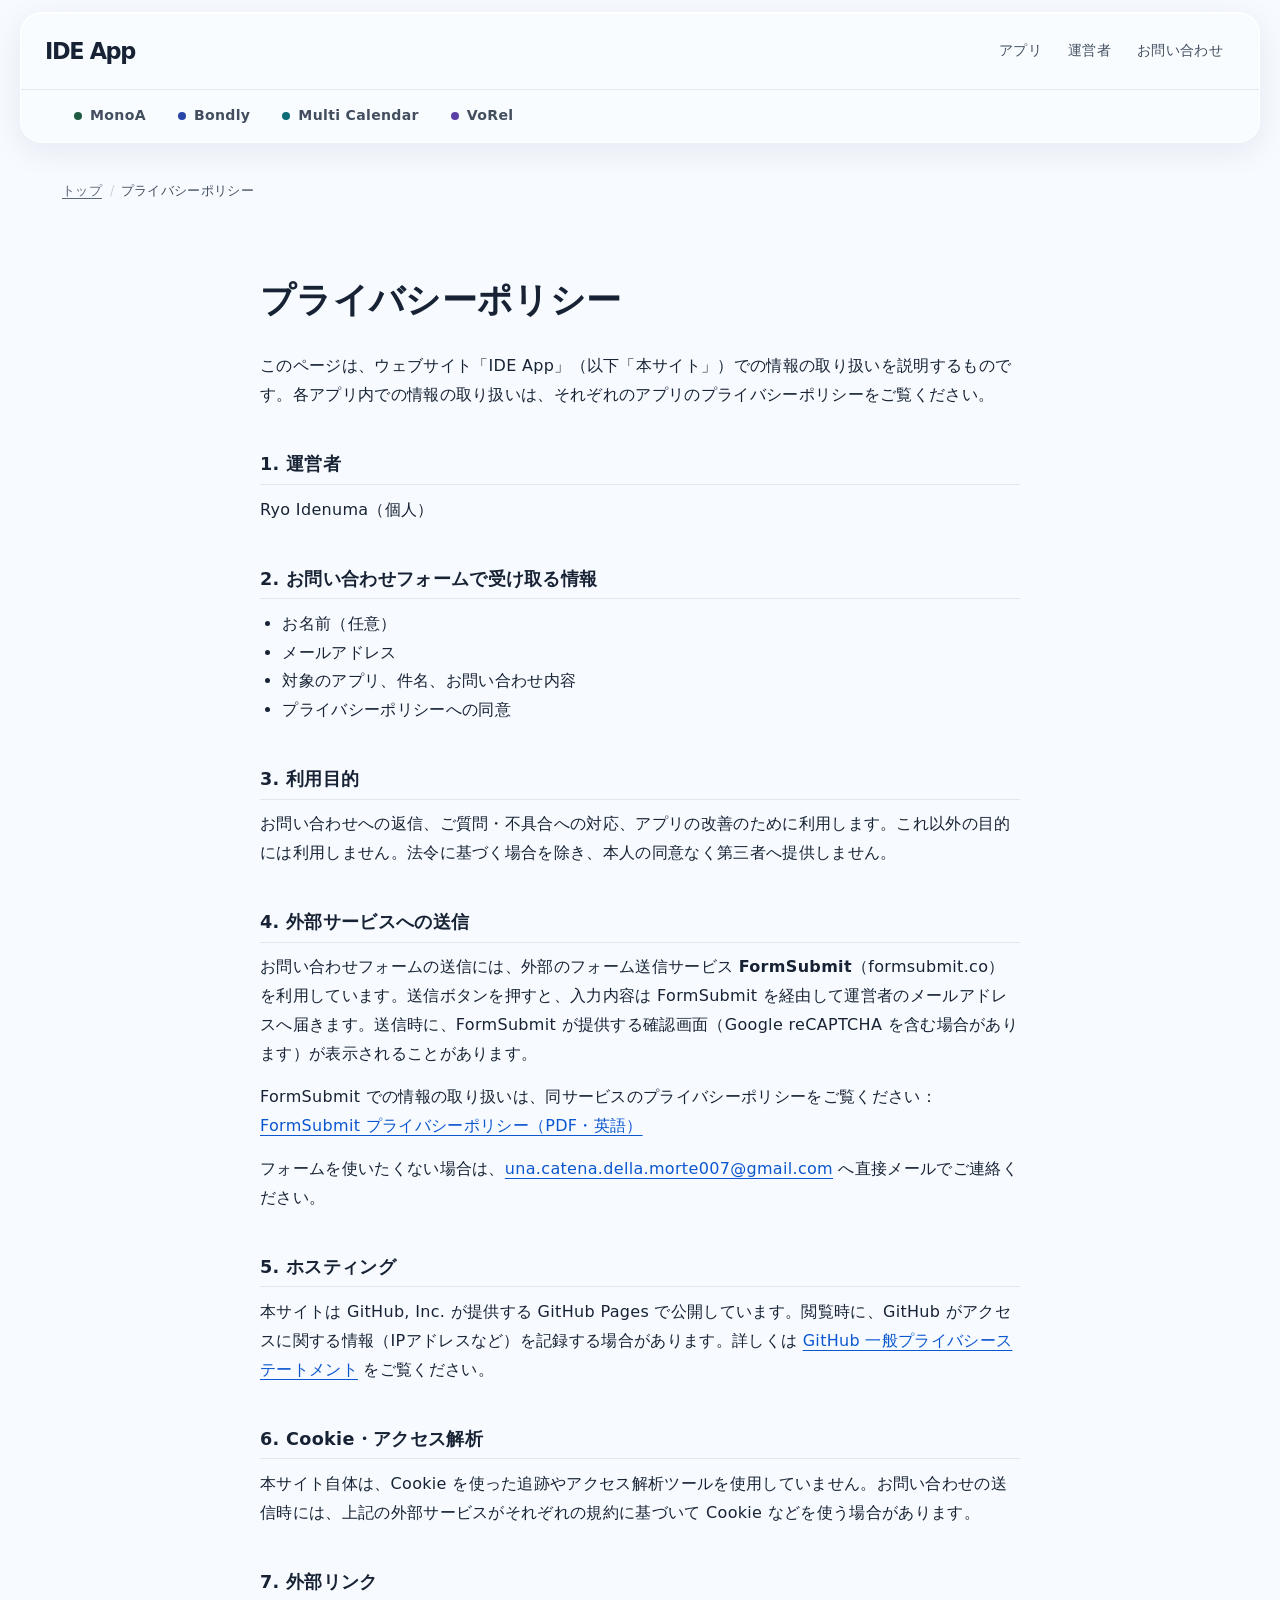
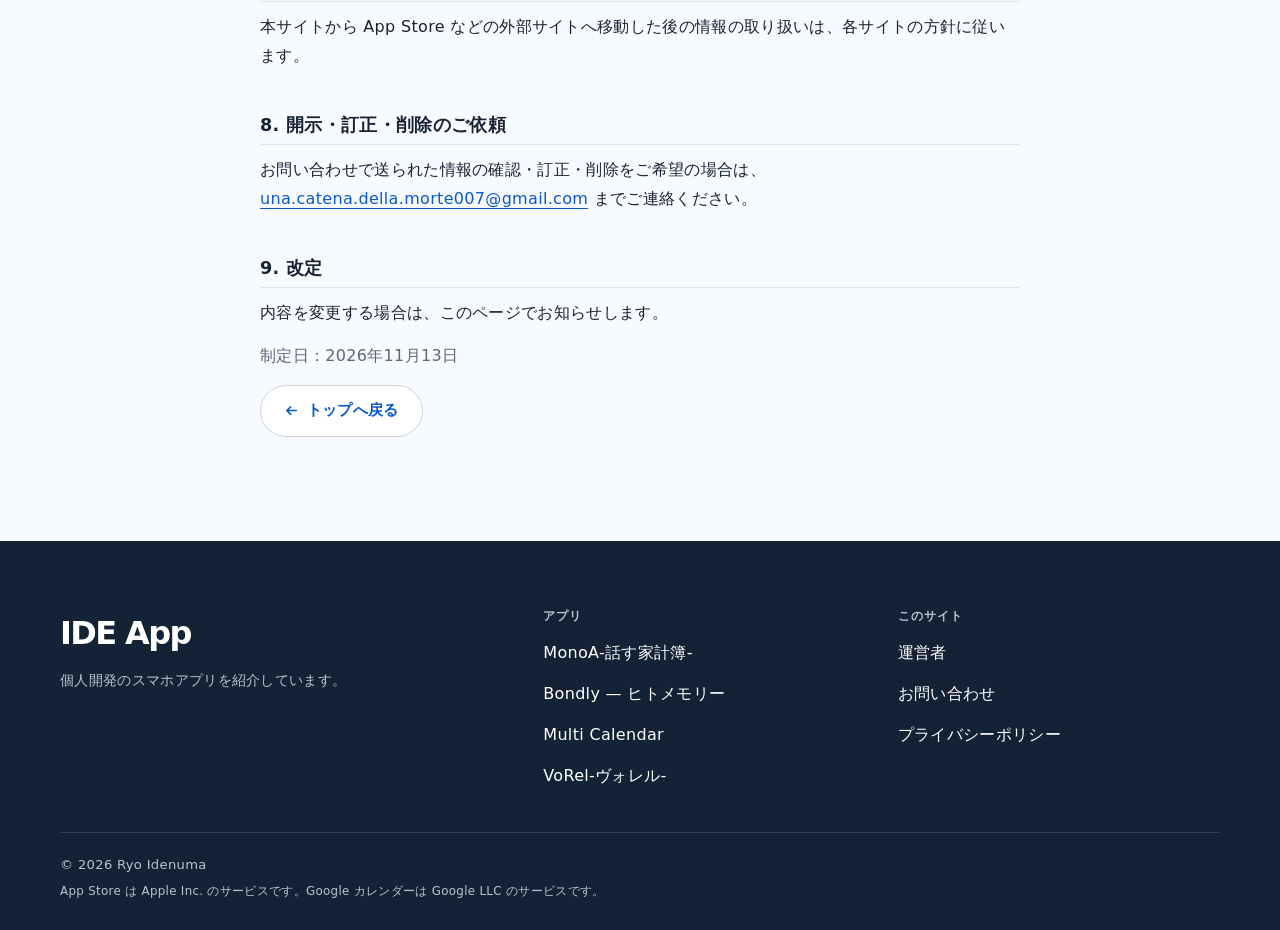
==== commit 01e121a3: "IDE Appに透明なガラス面と反射光を追加" ====
--- a/privacy/index.html
+++ b/privacy/index.html
@@ -22,9 +22,9 @@
 <link rel="icon" href="../favicon.svg" type="image/svg+xml">
 <link rel="icon" href="../favicon-32.png" sizes="32x32" type="image/png">
 <link rel="apple-touch-icon" href="../apple-touch-icon.png">
-<link rel="stylesheet" href="../assets/css/site.css?v=20261113-simple">
-<script src="../site-config.js?v=20261113-simple" defer></script>
-<script src="../assets/js/site.js?v=20261113-simple" defer></script>
+<link rel="stylesheet" href="../assets/css/site.css?v=20261113-glass">
+<script src="../site-config.js?v=20261113-glass" defer></script>
+<script src="../assets/js/site.js?v=20261113-glass" defer></script>
 </head>
 <body class="page-doc">
 <a class="skip" href="#main">本文へ移動</a>
--- a/assets/css/site.css
+++ b/assets/css/site.css
@@ -1,8 +1,8 @@
-/* IDE App：深いネイビーの表紙と、白い本文。実画面と文字を主役にする。 */
+/* IDE App：ネイビーと透明なガラス。実画面と文字の読みやすさを保つ。 */
 
 :root {
-  --bg: #ffffff;
-  --bg-2: #f5f6f7;      /* 区切り用の淡いグレー */
+  --bg: #f7faff;
+  --bg-2: #eef3f9;      /* 区切り用の淡いグレー */
   --card: #ffffff;
   --ink: #172334;
   --ink-2: #424e5e;     /* 本文の補助色（白地で約 9.8:1） */
@@ -62,12 +62,16 @@
 
 /* ---------- ヘッダー（サイト内ナビ＋アプリ切替） ---------- */
 .site-header {
-  position: sticky; top: 0; z-index: 50;
+  position: sticky; top: 12px; z-index: 50;
+  width: min(100% - 24px, 1240px); margin: 12px auto; border-radius: 22px;
+  border: 1px solid rgba(255, 255, 255, .85);
+  box-shadow: 0 8px 32px rgba(28, 53, 82, .08), inset 0 1px 0 #fff;
   background: rgba(255, 255, 255, .92);
   backdrop-filter: saturate(1.6) blur(12px);
   -webkit-backdrop-filter: saturate(1.6) blur(12px);
   border-bottom: 1px solid var(--line);
 }
+.site-header .header-in { width: calc(100% - 48px); }
 .header-in { display: flex; align-items: center; justify-content: space-between; gap: 12px; min-height: 76px; }
 .brand { display: inline-flex; align-items: center; gap: 10px; text-decoration: none; font-weight: 700; min-height: 44px; }
 .brand-mark {
@@ -153,8 +157,10 @@
 .section-lead { margin-top: .9em; color: var(--ink-2); }
 
 /* ---------- 表紙：見出しと4つの実画面 ---------- */
-.hero { background: #142235; color: #fff; padding-block: clamp(64px, 7vw, 100px) 0; }
-.hero-in { display: grid; gap: clamp(40px, 5vw, 64px); }
+.hero { position: relative; isolation: isolate; overflow: hidden;
+  background: radial-gradient(ellipse at 12% 35%, rgba(73, 153, 204, .28), transparent 55%), radial-gradient(ellipse at 92% 90%, rgba(131, 161, 194, .25), transparent 50%), #142235;
+  color: #fff; padding-block: clamp(64px, 7vw, 100px) 0; }
+.hero-in { position: relative; z-index: 1; display: grid; gap: clamp(40px, 5vw, 64px); }
 .hero-text { text-align: center; max-width: 900px; margin-inline: auto; }
 .hero-title { font-size: clamp(2rem, 5.4vw, 4.8rem); line-height: 1.35; letter-spacing: -.055em; font-weight: 750; }
 .hero-lead { color: #c0cbd8; font-size: clamp(.9rem, 1.5vw, 1.05rem); line-height: 1.9; margin-top: 24px; }
@@ -578,6 +584,84 @@
   *, *::before, *::after { transition: none !important; animation: none !important; }
 }
 
+/* ---------- ガラス：透明な面、厚い縁、斜めに入る反射光 ---------- */
+.hero::before {
+  content: ""; position: absolute; z-index: 0; pointer-events: none;
+  width: 140%; height: 70%; top: 21%; left: -20%; border-radius: 50%;
+  transform: rotate(-17deg); border-top: 1px solid rgba(193, 224, 255, .2);
+  box-shadow: 0 -30px 90px rgba(104, 176, 224, .07);
+}
+.hero-shot {
+  position: relative; padding: clamp(7px, 1vw, 12px); border-radius: 28px;
+  background: #26394d; border: 1px solid rgba(255, 255, 255, .3);
+  box-shadow: inset 0 1px 0 rgba(255, 255, 255, .65), inset 0 -2px 1px rgba(255, 255, 255, .06), 0 18px 36px rgba(4, 14, 28, .2);
+  transition: transform .25s ease, border-color .25s ease;
+}
+.hero-shot::after {
+  content: ""; position: absolute; inset: 0; border-radius: inherit; pointer-events: none;
+  background: linear-gradient(118deg, transparent 24%, rgba(255, 255, 255, .11) 25%, rgba(255, 255, 255, .015) 49%, transparent 50%);
+  box-shadow: inset 1px 0 0 rgba(255, 255, 255, .16), inset -1px 0 0 rgba(255, 255, 255, .05);
+}
+.hero-shot:hover { transform: translateY(-6px); border-color: rgba(255, 255, 255, .6); }
+.hero-shot a:hover { transform: none; }
+.hero-shot .phone { border-radius: 18px; }
+.app-card-media, .app-hero-media, .story-media {
+  position: relative; border-radius: 30px; border: 1px solid rgba(255, 255, 255, .95);
+  background: linear-gradient(135deg, rgba(255, 255, 255, .88), rgba(255, 255, 255, .35)), radial-gradient(ellipse at 90% 90%, var(--app-tint), #eaf1f8);
+  box-shadow: inset 0 2px 1px #fff, inset 0 -1px 0 rgba(141, 170, 200, .2), 0 14px 40px -24px rgba(46, 81, 117, .28);
+}
+.app-card-media::after, .app-hero-media::after, .story-media::after {
+  content: ""; position: absolute; inset: 0; border-radius: inherit; pointer-events: none;
+  border: 1px solid rgba(255, 255, 255, .65);
+  background: linear-gradient(122deg, rgba(255, 255, 255, .2), transparent 24% 80%, rgba(255, 255, 255, .15));
+}
+.form {
+  border: 1px solid #fff; background: #fdfefe; border-radius: 24px;
+  box-shadow: inset 0 2px 0 #fff, 0 18px 50px -28px rgba(26, 55, 85, .23);
+}
+.contact { background: radial-gradient(ellipse at 12% 50%, #e0ebf5, transparent 62%), #f0f5fa; }
+.app-switch { border-top-color: rgba(104, 127, 154, .15); }
+@supports ((backdrop-filter: blur(1px)) or (-webkit-backdrop-filter: blur(1px))) {
+  .site-header {
+    background: rgba(248, 252, 255, .73); border-bottom-color: rgba(255, 255, 255, .6);
+    backdrop-filter: blur(24px) saturate(135%); -webkit-backdrop-filter: blur(24px) saturate(135%);
+  }
+  .hero-shot {
+    background: linear-gradient(145deg, rgba(255, 255, 255, .16), rgba(255, 255, 255, .035));
+    backdrop-filter: blur(16px) saturate(125%); -webkit-backdrop-filter: blur(16px) saturate(125%);
+  }
+  .hero-cta {
+    background: linear-gradient(135deg, rgba(255, 255, 255, .21), rgba(255, 255, 255, .07));
+    border-color: rgba(255, 255, 255, .45); color: #fff;
+    box-shadow: inset 0 1px 0 rgba(255, 255, 255, .55), 0 8px 24px rgba(4, 14, 28, .12);
+    backdrop-filter: blur(12px); -webkit-backdrop-filter: blur(12px);
+  }
+  .hero-cta:hover { background: rgba(255, 255, 255, .25); border-color: rgba(255, 255, 255, .7); }
+  .form {
+    background: rgba(255, 255, 255, .68);
+    backdrop-filter: blur(16px); -webkit-backdrop-filter: blur(16px);
+  }
+  .field input[type="text"], .field input[type="email"], .field select, .field textarea { background-color: rgba(255, 255, 255, .8); }
+}
+@media (max-width: 600px) {
+  .site-header { top: 8px; width: calc(100% - 16px); margin-block: 8px; border-radius: 18px; }
+  .site-header .header-in { width: calc(100% - 24px); }
+  .hero-shot { border-radius: 24px; }
+  .hero-shot .phone { border-radius: 16px; }
+  .hero-shot { backdrop-filter: blur(10px); -webkit-backdrop-filter: blur(10px); }
+  .app-card-media, .app-hero-media, .story-media { border-radius: 24px; }
+}
+/* 透過を減らす指定と高コントラスト指定では、文字の後ろを不透明にする。 */
+@media (prefers-reduced-transparency: reduce), (prefers-contrast: more) {
+  .site-header, .form { background: #fff; backdrop-filter: none; -webkit-backdrop-filter: none; }
+  .hero-shot { background: #26394d; backdrop-filter: none; -webkit-backdrop-filter: none; }
+  .hero-cta { background: #fff; color: #142235; }
+  .hero-shot::after { background: none; }
+}
+@media (prefers-reduced-motion: reduce) {
+  .hero-shot:hover, .hero-shot a:hover, .app-card-media:hover .phone { transform: none; }
+}
+
 /* ---------- 印刷 ---------- */
 @media print {
   .site-header, .skip, .hero-shots, .shots-hint, .form, .notice, .mail-direct, .toc { display: none !important; }
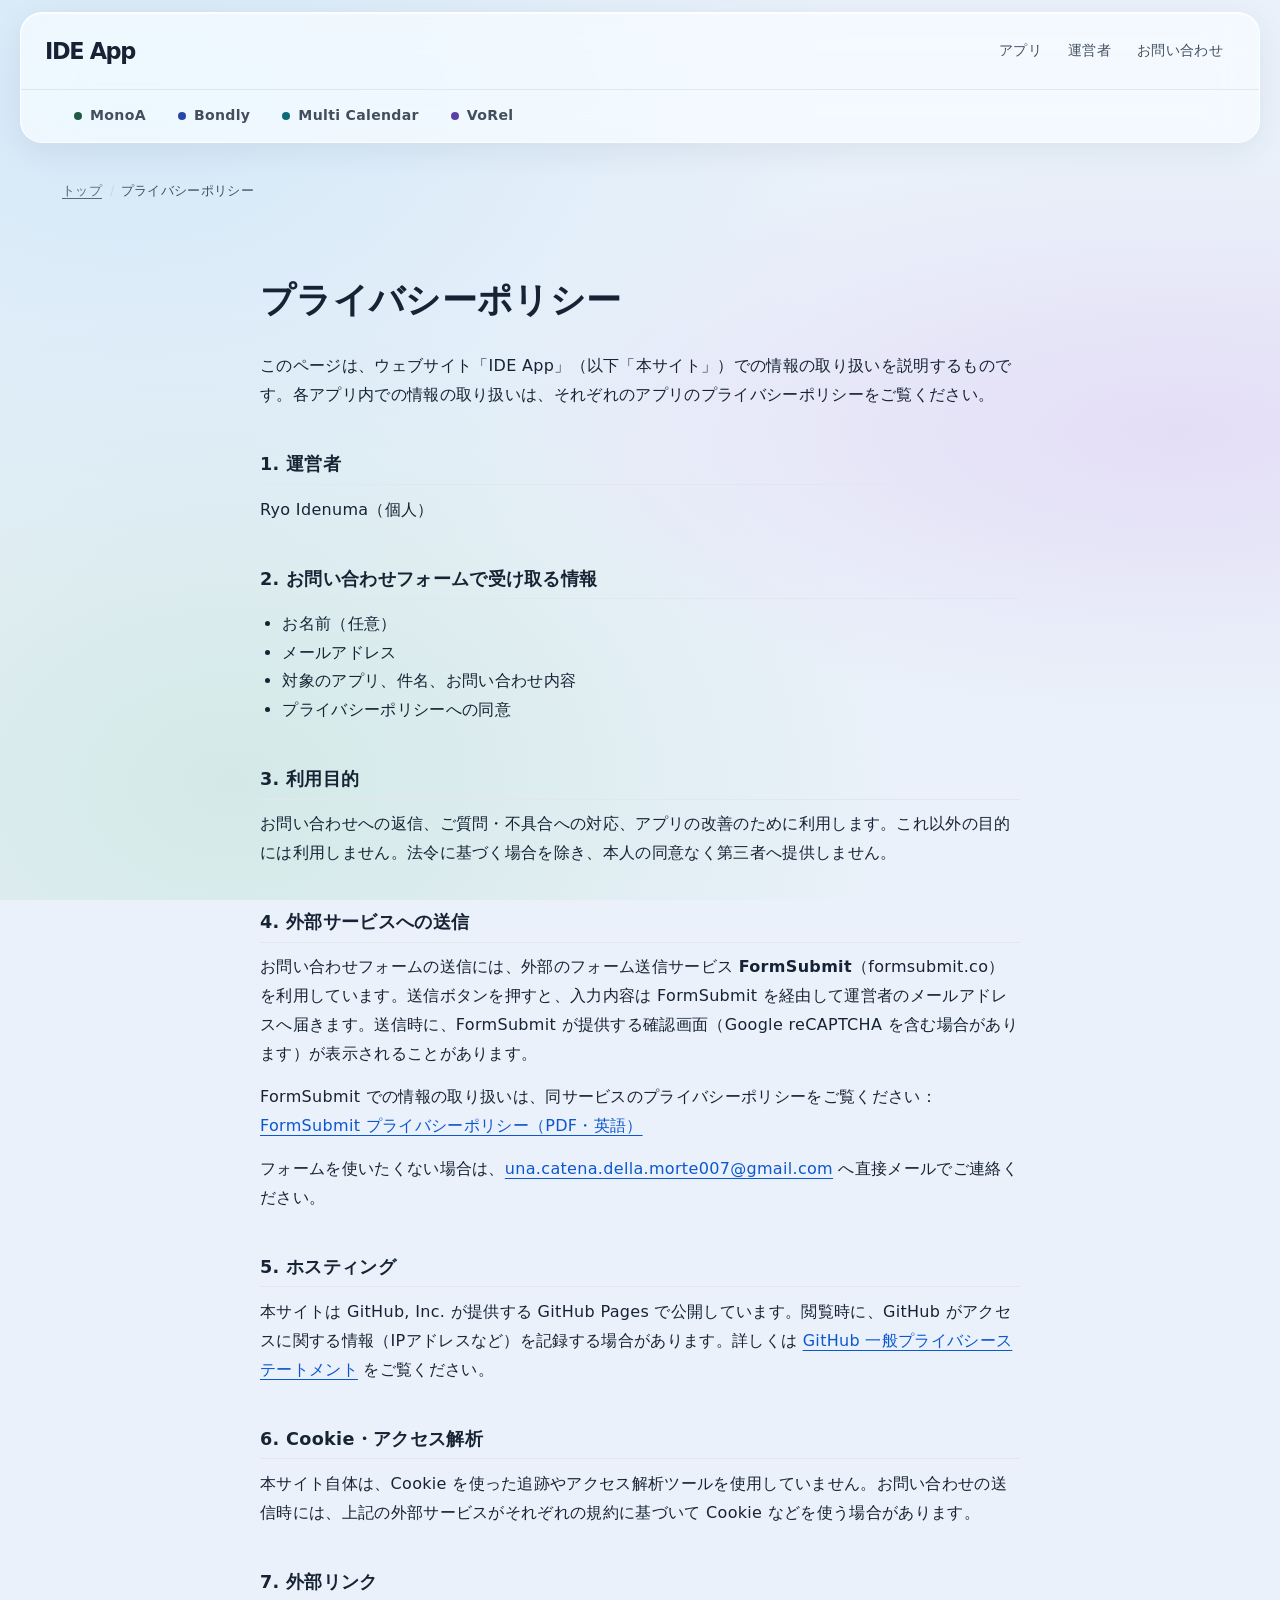
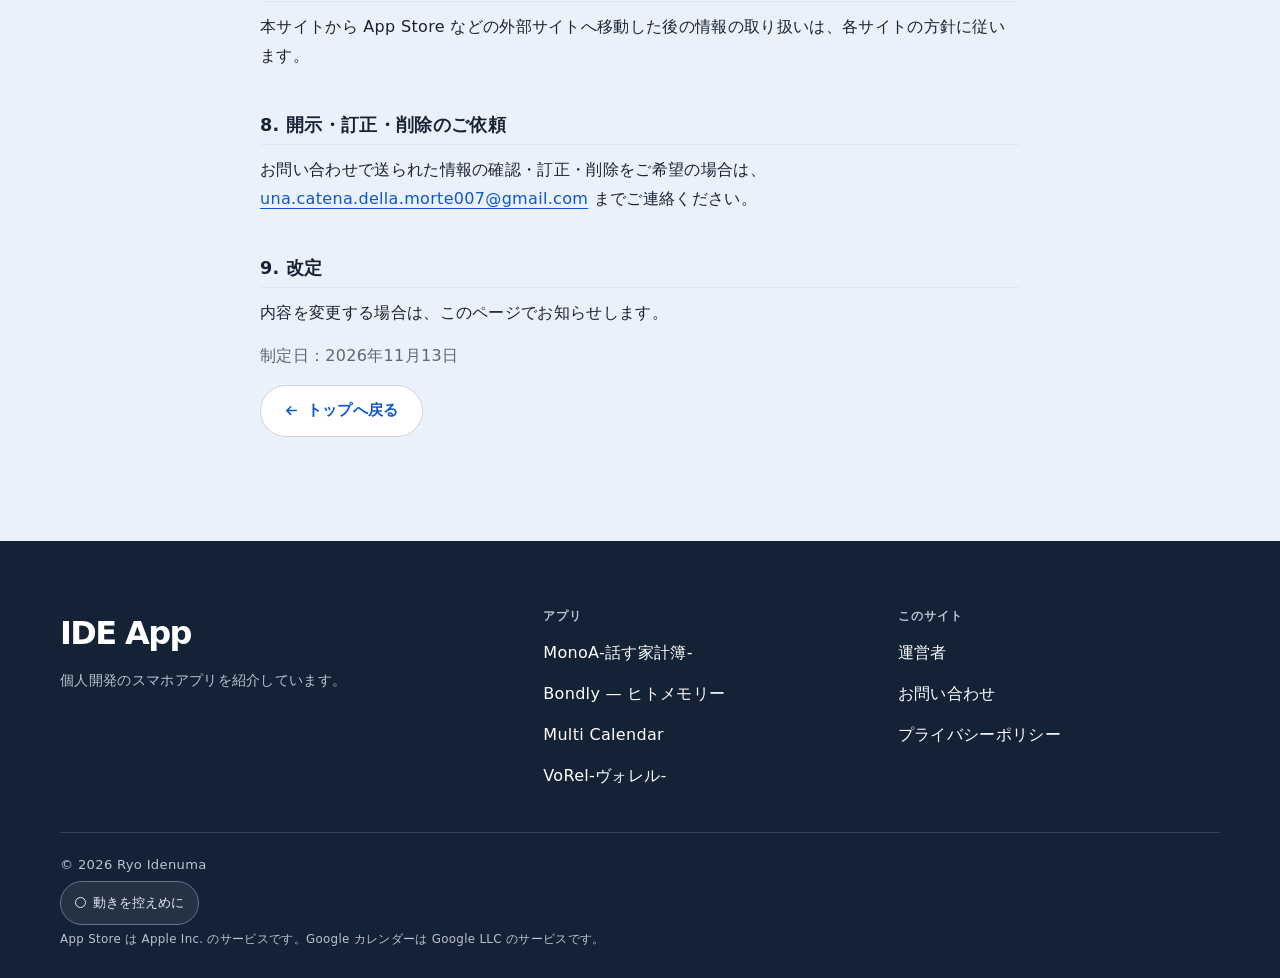
==== commit eed3b682: "全体のガラス表現と実画面ガイド・操作アニメーションを拡充" ====
--- a/privacy/index.html
+++ b/privacy/index.html
@@ -22,9 +22,10 @@
 <link rel="icon" href="../favicon.svg" type="image/svg+xml">
 <link rel="icon" href="../favicon-32.png" sizes="32x32" type="image/png">
 <link rel="apple-touch-icon" href="../apple-touch-icon.png">
-<link rel="stylesheet" href="../assets/css/site.css?v=20261113-glass">
-<script src="../site-config.js?v=20261113-glass" defer></script>
-<script src="../assets/js/site.js?v=20261113-glass" defer></script>
+<link rel="stylesheet" href="../assets/css/site.css?v=20261114-experience">
+<script src="../site-config.js?v=20261114-experience" defer></script>
+<script src="../assets/js/site.js?v=20261114-experience" defer></script>
+<script src="../assets/js/experience.js?v=20261114-experience" defer></script>
 </head>
 <body class="page-doc">
 <a class="skip" href="#main">本文へ移動</a>
@@ -42,6 +43,7 @@
   <nav class="app-switch" aria-label="アプリごとの紹介ページ">
     <ul class="wrap"><li><a href="../apps/monoa/index.html" style="--app:#1f5a43" data-edit-id="switch-monoa"><span class="dot" aria-hidden="true"></span>MonoA</a></li><li><a href="../apps/bondly/index.html" style="--app:#2747a8" data-edit-id="switch-bondly"><span class="dot" aria-hidden="true"></span>Bondly</a></li><li><a href="../apps/multicalendar/index.html" style="--app:#0d6b78" data-edit-id="switch-multicalendar"><span class="dot" aria-hidden="true"></span>Multi Calendar</a></li><li><a href="../apps/vorel/index.html" style="--app:#5b3fa8" data-edit-id="switch-vorel"><span class="dot" aria-hidden="true"></span>VoRel</a></li></ul>
   </nav>
+  <div class="reading-progress" aria-hidden="true"><span data-reading-progress></span></div>
 </header>
 
 <main id="main">
@@ -112,8 +114,26 @@
   </div>
   <div class="wrap footer-bottom">
     <p>© 2026 Ryo Idenuma</p>
+    <button class="motion-toggle" type="button" data-motion-toggle aria-pressed="false" hidden>動きを控えめに</button>
     <p class="footer-small">App Store は Apple Inc. のサービスです。Google カレンダーは Google LLC のサービスです。</p>
   </div>
 </footer>
+<dialog class="viewer" data-viewer aria-label="アプリ画面の拡大表示">
+  <div class="viewer-surface">
+    <div class="viewer-bar">
+      <p data-viewer-count></p>
+      <button class="btn btn-ghost" type="button" data-viewer-close autofocus>閉じる</button>
+    </div>
+    <div class="viewer-media" data-viewer-media><img data-viewer-image alt="" width="640" height="1391"></div>
+    <p class="viewer-caption" data-viewer-caption></p>
+    <p class="viewer-state" data-viewer-state role="status" aria-live="polite"></p>
+    <div class="viewer-actions">
+      <button class="btn btn-ghost" type="button" data-viewer-prev>前の画面</button>
+      <button class="btn btn-ghost" type="button" data-viewer-zoom aria-pressed="false">拡大する</button>
+      <button class="btn btn-ghost" type="button" data-viewer-next>次の画面</button>
+      <a data-viewer-original target="_blank" rel="noopener noreferrer">元の画像を開く<span class="visually-hidden">（新しいタブで開きます）</span></a>
+    </div>
+  </div>
+</dialog>
 </body>
 </html>
--- a/assets/css/site.css
+++ b/assets/css/site.css
@@ -1,7 +1,7 @@
 /* IDE App：ネイビーと透明なガラス。実画面と文字の読みやすさを保つ。 */
 
 :root {
-  --bg: #f7faff;
+  --bg: #eaf1fa;
   --bg-2: #eef3f9;      /* 区切り用の淡いグレー */
   --card: #ffffff;
   --ink: #172334;
@@ -26,7 +26,8 @@
 html { -webkit-text-size-adjust: 100%; scroll-behavior: smooth; scroll-padding-top: 0; }
 body {
   margin: 0;
-  background: var(--bg);
+  background: radial-gradient(ellipse at 10% 12%, #d5e9f8, transparent 45%), radial-gradient(ellipse at 92% 48%, #e4ddf6, transparent 42%), radial-gradient(ellipse at 18% 87%, #d3e9e7, transparent 45%), var(--bg);
+  background-attachment: fixed;
   color: var(--ink);
   font-family: var(--sans);
   font-size: 1rem;
@@ -662,7 +663,134 @@
   .hero-shot:hover, .hero-shot a:hover, .app-card-media:hover .phone { transform: none; }
 }
 
+/* ---------- 全体のガラス面 ---------- */
+[hidden] { display: none !important; }
+.section { position: relative; isolation: isolate; background: transparent; border: 0; }
+.section::before {
+  content: ""; position: absolute; z-index: -1; pointer-events: none;
+  inset: 16px max(10px, calc((100% - 1240px) / 2)); border-radius: 38px;
+  border: 1px solid rgba(255,255,255,.85);
+  background: linear-gradient(135deg, rgba(255,255,255,.66), rgba(255,255,255,.24));
+  box-shadow: inset 0 2px 1px #fff, inset 0 -1px 1px rgba(144,165,195,.2), 0 24px 70px -52px rgba(33,60,96,.28);
+  backdrop-filter: blur(10px); -webkit-backdrop-filter: blur(10px);
+}
+.app-card { position: relative; padding: 10px; border: 1px solid rgba(255,255,255,.8); border-radius: 30px; background: rgba(255,255,255,.28); box-shadow: inset 0 1px 1px #fff, 0 16px 40px -32px rgba(26,52,87,.3); }
+.app-card-body { padding: 24px 14px 18px; }
+.scene, .step, .feature, .other, .video-desc, .cta {
+  position: relative; border: 1px solid rgba(255,255,255,.86); border-radius: 22px;
+  background: linear-gradient(135deg,rgba(255,255,255,.64),rgba(255,255,255,.24));
+  box-shadow: inset 0 1px 1px #fff, 0 12px 30px -26px rgba(33,60,96,.3);
+}
+.scene, .feature { padding: 22px; }
+.scene-title { margin-top: 0; }
+.feature-list { gap: 16px; }
+.story-media, .app-hero-media, .app-card-media { background: linear-gradient(135deg,rgba(255,255,255,.72),rgba(255,255,255,.18)), radial-gradient(ellipse at 90% 90%,var(--app-tint),#d6e5f3); }
+.story-note, .guide-condition { border-left-color: color-mix(in srgb,var(--app) 40%,transparent); }
+.site-header { view-transition-name: site-header; transition: background-color .25s, box-shadow .25s; }
+.site-header.is-scrolled { box-shadow: 0 10px 40px rgba(26,47,76,.14), inset 0 1px 0 #fff; }
+.reading-progress { position: absolute; bottom: 0; left: 24px; right: 24px; height: 2px; overflow: hidden; border-radius: 2px; }
+.reading-progress span { display: block; height: 100%; background: var(--app); transform: scaleX(0); transform-origin: left; }
+.toc { position: sticky; top: calc(var(--header-h) + 24px); z-index: 40; width: min(100% - 24px,1240px); margin-inline: auto; border: 1px solid rgba(255,255,255,.85); border-radius: 20px; background: rgba(248,252,255,.86); backdrop-filter: blur(20px); -webkit-backdrop-filter: blur(20px); box-shadow: inset 0 1px 0 #fff,0 8px 24px -18px rgba(26,47,76,.25); }
+.page-app [id] { scroll-margin-top: calc(var(--header-h) + 96px); }
+.toc-list a[aria-current="location"] { color: var(--app); background: color-mix(in srgb,var(--app) 10%,#fff); box-shadow: inset 0 0 0 1px color-mix(in srgb,var(--app) 18%,transparent); }
+.glass-reactive { --light-x: 50%; --light-y: 0%; }
+.glass-reactive::before { content: ""; position: absolute; inset: 0; border-radius: inherit; pointer-events: none; background: radial-gradient(260px circle at var(--light-x) var(--light-y), rgba(255,255,255,.23),transparent 70%); }
+.btn, .sns-link, .other { transition: background-color .2s, border-color .2s, box-shadow .2s; }
+.btn:focus-visible, .other:focus-visible { box-shadow: 0 0 0 6px rgba(28,102,192,.13); }
+.faq-item summary { transition: color .18s, padding-left .18s; }
+.faq-item summary:hover { padding-left: 10px; }
+.faq-item { overflow: visible; }
+.faq-a { box-sizing: border-box; }
+.motion-toggle { justify-self: start; padding: 8px 14px; min-height: 44px; border-radius: 999px; border: 1px solid #62738a; color: #e1e9f3; background: rgba(255,255,255,.07); font: inherit; cursor: pointer; }
+.motion-toggle:hover { background: rgba(255,255,255,.15); }
+.motion-toggle:disabled { cursor: default; }
+
+/* ---------- 実画面を選びながら読めるガイド ---------- */
+.screen-guide { min-width: 0; }
+.guide-nav { position: relative; display: flex; flex-wrap: wrap; gap: 6px; padding: 8px; margin-bottom: 24px; border-radius: 24px; border: 1px solid rgba(255,255,255,.85); background: rgba(237,245,253,.5); }
+.guide-nav a { position: relative; z-index: 1; display: inline-flex; align-items: center; min-height: 44px; padding: 10px 16px; border-radius: 999px; font-size: .9rem; font-weight: 600; text-decoration: none; color: var(--ink-2); }
+.guide-nav a:hover { color: var(--app); background: rgba(255,255,255,.3); }
+.guide-nav a[aria-selected="true"] { color: var(--app); }
+.is-enhanced .guide-nav::before { content: ""; position: absolute; top: 0; left: 0; pointer-events: none; width: var(--tab-w,0px); height: var(--tab-h,0px); transform: translate(var(--tab-x,0px),var(--tab-y,0px)); border: 1px solid #fff; border-radius: 999px; background: rgba(255,255,255,.8); box-shadow: inset 0 1px 1px #fff,0 6px 16px -10px rgba(24,57,93,.4); transition: transform .28s cubic-bezier(.2,.75,.25,1), width .28s, height .28s; }
+.guide-stage { position: relative; padding: clamp(20px,4vw,44px); border: 1px solid rgba(255,255,255,.95); border-radius: 32px; background: linear-gradient(145deg,rgba(255,255,255,.68),rgba(255,255,255,.24)); box-shadow: inset 0 2px 1px #fff,0 24px 60px -42px rgba(31,62,101,.3); }
+.guide-panel { display: grid; grid-template-columns: minmax(0,.8fr) minmax(0,1.2fr); gap: clamp(24px,5vw,64px); align-items: center; position: relative; }
+.guide-panel + .guide-panel { margin-top: 56px; border-top: 1px solid var(--line); padding-top: 32px; }
+.is-enhanced .guide-panel { margin: 0; padding: 0; border: 0; }
+.guide-figure { min-width: 0; text-align: center; }
+.guide-figure .phone { width: auto; height: min(540px,66vh); max-width: 100%; object-fit: contain; margin-inline: auto; box-shadow: 0 16px 40px -24px rgba(28,48,74,.4); }
+.guide-figure figcaption { font-size: .8rem; line-height: 1.7; color: var(--ink-3); max-width: 28em; margin: 14px auto 0; }
+.guide-copy { min-height: 410px; }
+.guide-copy h3 { margin: 10px 0 18px; font-size: clamp(1.6rem,3vw,2.3rem); letter-spacing: -.025em; }
+.guide-description { color: var(--ink-2); }
+.guide-copy h4 { font-size: .9rem; margin: 26px 0 12px; }
+.guide-actions { list-style: decimal; padding-left: 1.6em !important; display: grid; gap: 12px; font-size: .95rem; color: var(--ink-2); }
+.guide-actions li { padding-left: 4px; }
+.guide-actions li::marker { color: var(--app); font-weight: 700; }
+.guide-condition { margin-top: 24px; border-left: 2px solid color-mix(in srgb,var(--app) 40%,transparent); padding-left: 16px; font-size: .85rem; color: var(--ink-3); }
+.guide-condition h4 { margin: 0 0 6px; color: var(--ink-2); }
+.guide-controls { display: grid; grid-template-columns: auto minmax(0,1fr) auto; align-items: center; gap: 12px; margin-top: 22px; }
+.guide-controls .btn:disabled, .viewer-actions .btn:disabled { opacity: .45; cursor: default; }
+.guide-status { text-align: center; font-size: .84rem; color: var(--ink-3); }
+
+/* ---------- 元画像のまま見比べる拡大表示 ---------- */
+.viewer-open { overflow: hidden; }
+.viewer { width: min(1080px,calc(100% - 32px)); max-width: none; max-height: calc(100dvh - 32px); margin: auto; padding: 0; border: 0; color: var(--ink); background: transparent; overflow: visible; }
+.viewer::backdrop { background: rgba(11,23,39,.65); backdrop-filter: blur(16px); -webkit-backdrop-filter: blur(16px); }
+.viewer-surface { max-height: calc(100dvh - 32px); overflow: auto; padding: clamp(16px,3vw,28px); border-radius: 30px; border: 1px solid rgba(255,255,255,.86); background: linear-gradient(135deg,rgba(247,252,255,.97),rgba(235,244,253,.94)); box-shadow: inset 0 2px 0 #fff,0 30px 100px rgba(3,12,24,.35); }
+.viewer-bar { display: flex; justify-content: space-between; align-items: center; gap: 12px; margin-bottom: 16px; }
+.viewer-bar p { font-size: .9rem; font-weight: 700; color: var(--ink-2); }
+.viewer-media { max-height: 62dvh; overflow: auto; border-radius: 18px; background: rgba(214,228,244,.5); padding: 16px; }
+.viewer-media img { width: auto; height: auto; max-width: 100%; max-height: 58dvh; object-fit: contain; margin-inline: auto; border-radius: 12px; }
+.viewer-media.is-zoomed img { width: 640px; max-width: none; max-height: none; }
+.viewer-caption { margin-top: 14px; font-size: .9rem; color: var(--ink-2); }
+.viewer-state { font-size: .85rem; color: var(--ink-3); }
+.viewer-actions { display: flex; flex-wrap: wrap; align-items: center; gap: 10px; margin-top: 18px; }
+.viewer-actions a { margin-left: auto; font-size: .84rem; min-height: 44px; display: inline-flex; align-items: center; }
+
+@media (max-width: 760px) {
+  body { background-attachment: scroll; }
+  .section::before { inset: 12px 6px; border-radius: 28px; backdrop-filter: none; -webkit-backdrop-filter: none; }
+  .app-card-body { padding-inline: 10px; }
+  .guide-panel { grid-template-columns: 1fr; }
+  .guide-figure .phone { height: 360px; }
+  .guide-copy { min-height: 0; }
+  .guide-nav { padding: 6px; border-radius: 20px; gap: 4px; }
+  .guide-nav a { padding: 8px 11px; font-size: .82rem; }
+  .guide-controls { gap: 8px; }
+  .guide-controls .btn { padding: 8px 12px; font-size: .8rem; }
+  .guide-status { font-size: .76rem; }
+  .toc { position: static; border-radius: 16px; }
+  .page-app [id] { scroll-margin-top: calc(var(--header-h) + 24px); }
+  .viewer { width: calc(100% - 16px); max-height: calc(100dvh - 16px); }
+  .viewer-surface { max-height: calc(100dvh - 16px); border-radius: 22px; }
+  .viewer-actions .btn { font-size: .8rem; padding-inline: 12px; }
+}
+@media (prefers-reduced-motion: no-preference) {
+  @view-transition { navigation: auto; }
+  ::view-transition-old(root) { animation: page-away .16s ease-out both; }
+  ::view-transition-new(root) { animation: page-arrive .3s cubic-bezier(.2,.75,.25,1) both; }
+}
+@keyframes page-away { to { opacity: 0; } }
+@keyframes page-arrive { from { opacity: 0; transform: translateY(8px); } to { opacity: 1; transform: translateY(0); } }
+:root.motion-reduced { scroll-behavior: auto; }
+.motion-reduced *, .motion-reduced *::before, .motion-reduced *::after { transition: none !important; animation: none !important; }
+.motion-reduced .glass-reactive::before { display: none; }
+.motion-reduced .hero-shot:hover, .motion-reduced .app-card-media:hover .phone { transform: none; }
+:root.motion-reduced::view-transition-old(root), :root.motion-reduced::view-transition-new(root), :root.motion-reduced::view-transition-group(site-header) { animation: none !important; }
+@media (prefers-reduced-transparency: reduce), (prefers-contrast: more) {
+  .section::before, .app-card, .scene, .step, .feature, .other, .video-desc, .cta, .guide-stage, .guide-nav, .toc { background: #fff; backdrop-filter: none; -webkit-backdrop-filter: none; }
+  .glass-reactive::before { display: none; }
+}
+
 /* ---------- 印刷 ---------- */
 @media print {
-  .site-header, .skip, .hero-shots, .shots-hint, .form, .notice, .mail-direct, .toc { display: none !important; }
-}
+  .site-header, .skip, .hero-shots, .shots-hint, .form, .notice, .mail-direct, .toc, .guide-nav, .guide-controls, .motion-toggle, .viewer { display: none !important; }
+}
+
+@media print { .section::before { display: none; } .guide-panel[hidden] { display: grid !important; } .guide-panel + .guide-panel { margin-top: 32px; } }
+
+.motion-toggle::before { content: ""; display: inline-block; vertical-align: -.05em; width: .85em; height: .85em; margin-right: .55em; border-radius: 50%; border: 1px solid currentColor; }
+.motion-toggle[aria-pressed="true"]::before { background: #c6e3ff; box-shadow: 0 0 12px rgba(198,227,255,.4); }
+.motion-reduced .faq-item summary:hover { padding-left: 4px; }
+
+.viewer-bar { position: sticky; top: -1px; z-index: 3; padding: 8px; border: 1px solid #fff; border-radius: 16px; background: rgba(244,249,255,.94); backdrop-filter: blur(12px); -webkit-backdrop-filter: blur(12px); }
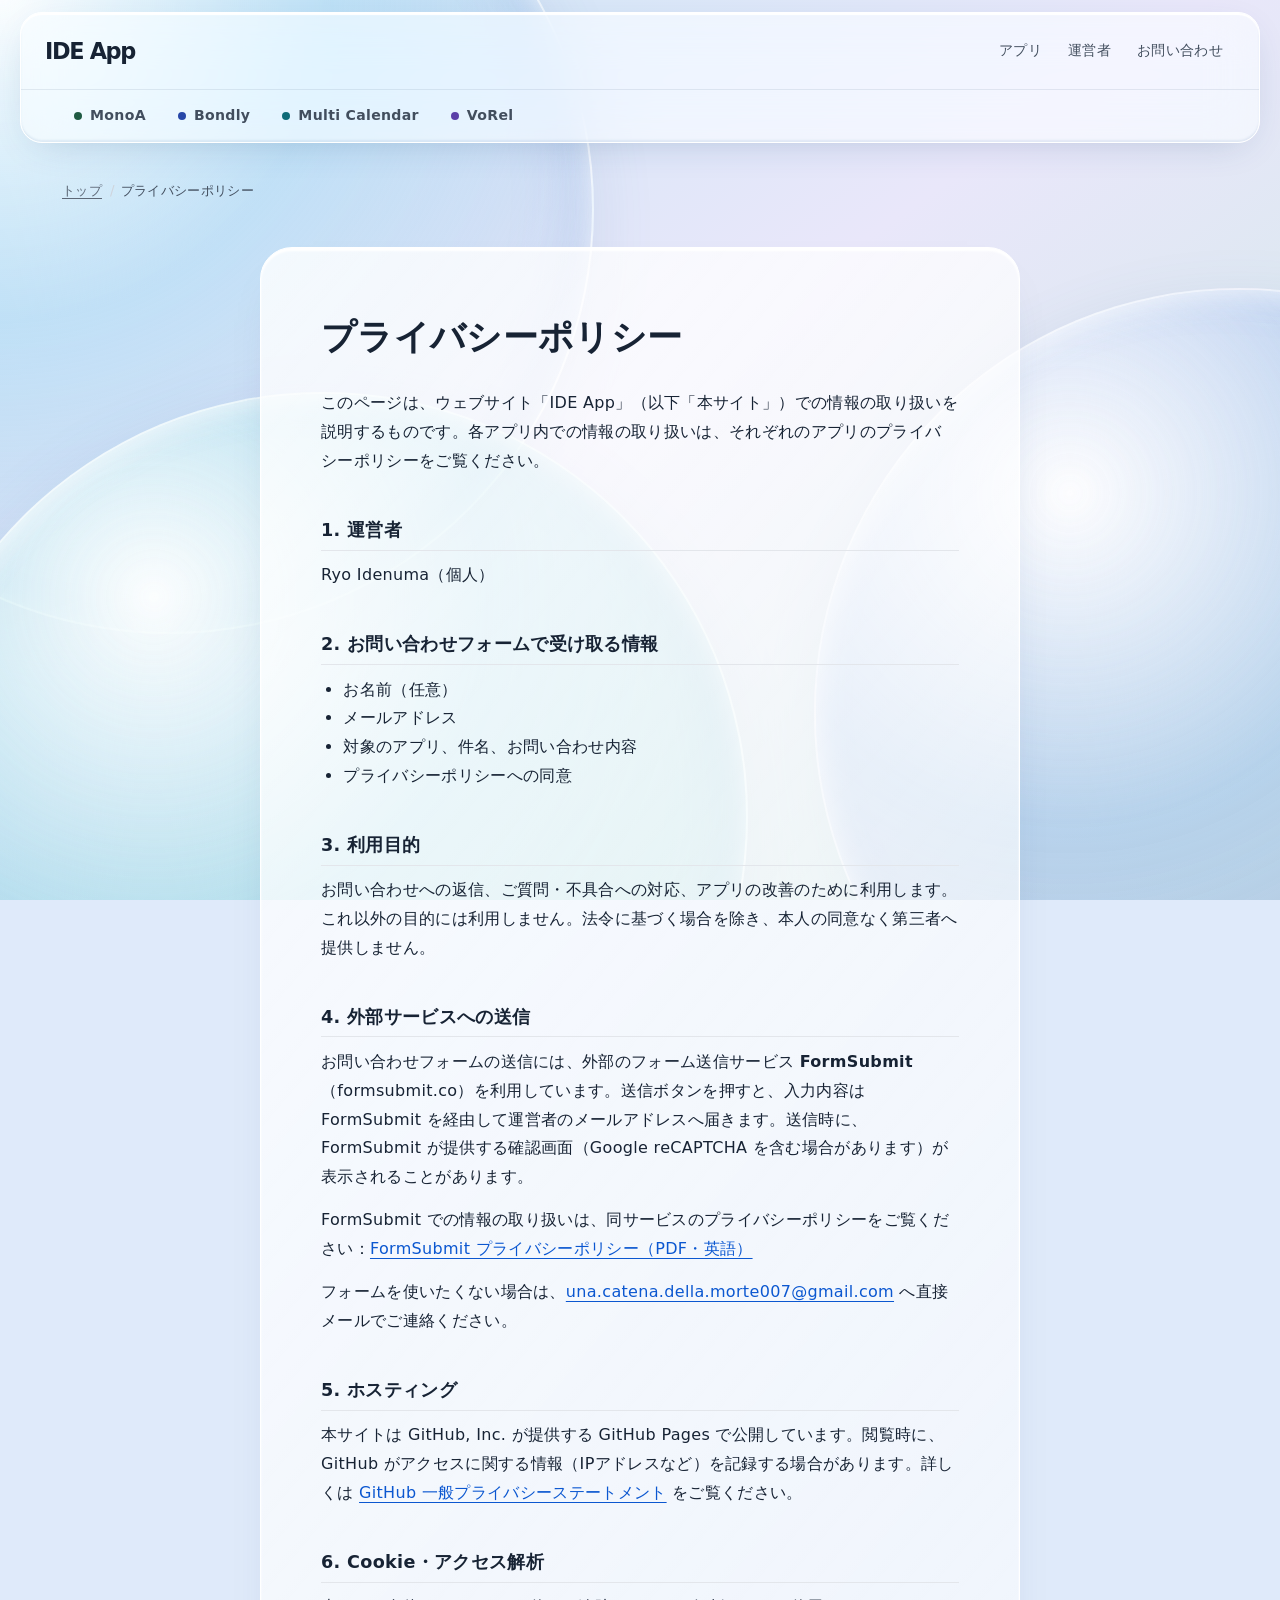
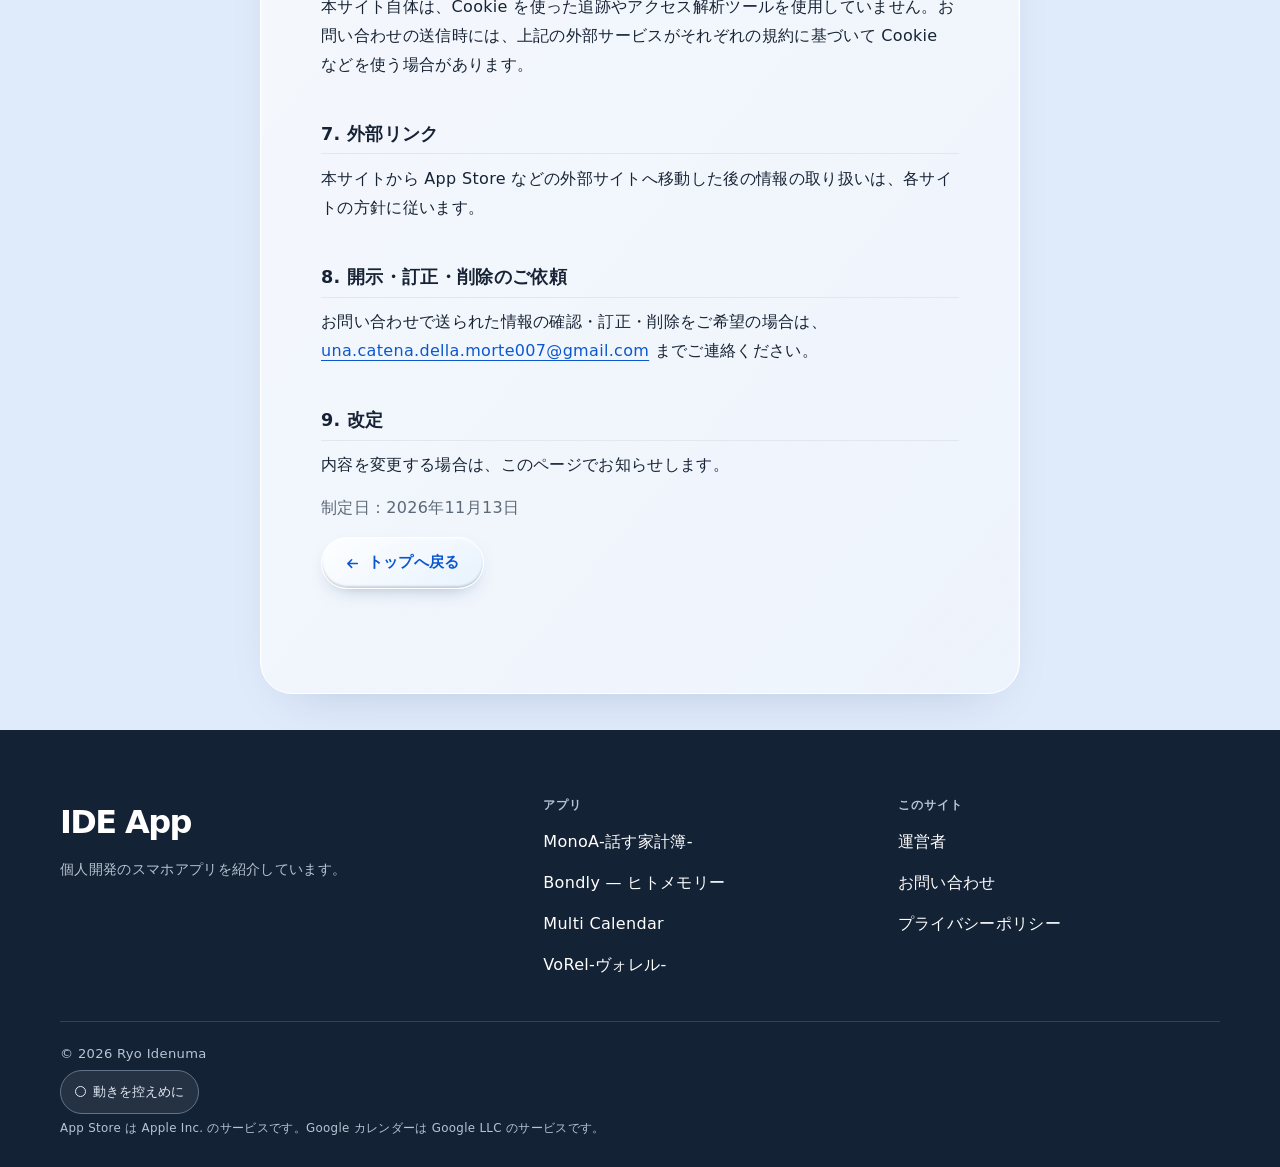
==== commit 9409d92f: "綺麗・楽しい・分かりやすいガラス表現と押下の動きを強化" ====
--- a/privacy/index.html
+++ b/privacy/index.html
@@ -22,13 +22,14 @@
 <link rel="icon" href="../favicon.svg" type="image/svg+xml">
 <link rel="icon" href="../favicon-32.png" sizes="32x32" type="image/png">
 <link rel="apple-touch-icon" href="../apple-touch-icon.png">
-<link rel="stylesheet" href="../assets/css/site.css?v=20261114-experience">
-<script src="../site-config.js?v=20261114-experience" defer></script>
-<script src="../assets/js/site.js?v=20261114-experience" defer></script>
-<script src="../assets/js/experience.js?v=20261114-experience" defer></script>
+<link rel="stylesheet" href="../assets/css/site.css?v=20261114-playglass">
+<script src="../site-config.js?v=20261114-playglass" defer></script>
+<script src="../assets/js/site.js?v=20261114-playglass" defer></script>
+<script src="../assets/js/experience.js?v=20261114-playglass" defer></script>
 </head>
 <body class="page-doc">
 <a class="skip" href="#main">本文へ移動</a>
+<div class="glass-atmosphere" aria-hidden="true"><span></span><span></span><span></span></div>
 <header class="site-header" data-edit-id="site-header">
   <div class="wrap header-in">
     <a class="brand" href="../index.html" data-edit-id="brand"><span class="brand-mark" aria-hidden="true">I</span><span class="brand-text">IDE App</span></a>
--- a/assets/css/site.css
+++ b/assets/css/site.css
@@ -794,3 +794,72 @@
 .motion-reduced .faq-item summary:hover { padding-left: 4px; }
 
 .viewer-bar { position: sticky; top: -1px; z-index: 3; padding: 8px; border: 1px solid #fff; border-radius: 16px; background: rgba(244,249,255,.94); backdrop-filter: blur(12px); -webkit-backdrop-filter: blur(12px); }
+
+/* ---------- 綺麗・楽しい・分かりやすい、光を重ねたガラス ---------- */
+body { isolation: isolate; background: #dfeafa; }
+.glass-atmosphere { position: fixed; inset: 0; z-index: -1; pointer-events: none; overflow: hidden; background: linear-gradient(145deg,#c9e7f6 0%,#e9e7fa 47%,#cbe9e4 100%); }
+.glass-atmosphere span { position: absolute; width: min(70vw,850px); aspect-ratio: 1; border-radius: 50%; border: 2px solid rgba(255,255,255,.65); box-shadow: inset 3px 4px 28px rgba(255,255,255,.75),inset -22px -15px 60px rgba(85,129,205,.18),0 18px 65px rgba(79,116,165,.12); background: radial-gradient(circle at 30% 24%,rgba(255,255,255,.94),rgba(142,209,244,.3) 38%,rgba(121,173,225,.12) 65%,rgba(255,255,255,.5)); }
+.glass-atmosphere span:nth-child(1) { top: -24%; left: -20%; }
+.glass-atmosphere span:nth-child(2) { top: 32%; right: -30%; background-color: rgba(179,151,228,.27); }
+.glass-atmosphere span:nth-child(3) { bottom: -38%; left: -8%; background-color: rgba(120,222,199,.25); }
+.section::before { border: 1px solid #fff; background: linear-gradient(125deg,rgba(255,255,255,.66),rgba(248,252,255,.27) 48%,rgba(255,255,255,.44)); box-shadow: inset 0 3px 2px rgba(255,255,255,.95),inset 2px 0 1px rgba(255,255,255,.8),inset 0 -2px 2px rgba(143,165,203,.24),0 22px 65px -40px rgba(44,75,122,.32); backdrop-filter: blur(18px) saturate(135%); -webkit-backdrop-filter: blur(18px) saturate(135%); }
+.site-header { background: rgba(250,253,255,.63); border: 1px solid #fff; box-shadow: inset 0 2px 1px #fff,inset 0 -2px 2px rgba(131,160,195,.17),0 10px 40px -18px rgba(31,73,121,.3); }
+.hero { background: radial-gradient(ellipse at 3% 40%,rgba(61,169,204,.35),transparent 54%),radial-gradient(ellipse at 96% 55%,rgba(132,121,208,.29),transparent 48%),#152a41; }
+.hero::before { content: ""; position: absolute; width: clamp(230px,36vw,580px); aspect-ratio: 1; top: 4%; right: -13%; border-radius: 50%; border: 1px solid rgba(218,241,255,.48); background: radial-gradient(circle at 28% 24%,rgba(230,249,255,.29),transparent 48%),linear-gradient(125deg,rgba(180,229,255,.11),rgba(156,163,235,.02)); box-shadow: inset 4px 4px 24px rgba(224,242,255,.14),inset -12px -15px 45px rgba(135,153,219,.12),0 0 90px rgba(141,184,238,.1); pointer-events: none; }
+.hero-text { position: relative; padding: clamp(24px,4vw,52px) clamp(12px,4vw,60px); border: 1px solid rgba(225,244,255,.35); border-radius: 36px; background: linear-gradient(130deg,rgba(224,245,255,.11),rgba(255,255,255,.025)); box-shadow: inset 0 2px 1px rgba(232,247,255,.35),inset 0 -1px 1px rgba(173,204,238,.15),0 20px 55px -28px rgba(0,0,0,.27); backdrop-filter: blur(14px); -webkit-backdrop-filter: blur(14px); }
+.hero-lead { color: #e0e9f2; }
+.hero-shot { border-width: 2px; box-shadow: inset 0 2px 3px rgba(255,255,255,.6),inset 0 -3px 4px rgba(222,242,255,.14),0 25px 45px -18px rgba(0,0,0,.4); }
+.app-card, .scene, .step, .feature, .other, .video-desc, .cta, .guide-stage { border-color: #fff; background: linear-gradient(125deg,rgba(255,255,255,.73),rgba(255,255,255,.3)); box-shadow: inset 0 2px 1px #fff,inset 0 -2px 2px rgba(136,164,197,.18),0 16px 35px -26px rgba(39,78,128,.34); }
+.app-card-media, .story-media, .app-hero-media { background: linear-gradient(125deg,rgba(255,255,255,.48),rgba(255,255,255,.08)),radial-gradient(ellipse at 100% 100%,var(--app-tint),#c0dff1); box-shadow: inset 0 3px 2px #fff,inset 0 -2px 3px rgba(107,145,184,.26),0 18px 36px -28px rgba(26,55,100,.4); }
+.btn, .app-card .btn-app { border: 1px solid rgba(255,255,255,.9); box-shadow: inset 0 2px 1px rgba(255,255,255,.32),inset 0 -2px 2px rgba(14,33,64,.18),0 8px 20px -12px rgba(30,67,113,.5); }
+.btn-ghost, .app-card .btn-app { background: linear-gradient(145deg,rgba(255,255,255,.9),rgba(224,239,252,.56)); border-color: #fff; color: var(--ink); }
+.btn-ghost:hover, .app-card .btn-app:hover { background: #fff; box-shadow: inset 0 2px 1px #fff,0 10px 26px -12px rgba(38,97,156,.45); }
+.hero-cta { background: linear-gradient(135deg,rgba(238,250,255,.32),rgba(188,223,247,.12)); color: #fff; border-color: rgba(226,246,255,.8); }
+.hero-cta:hover { background: rgba(227,247,255,.3); }
+.btn .i { transition: translate .3s cubic-bezier(.2,.8,.2,1); }
+.btn:hover .i, .btn:focus-visible .i { translate: 4px 0; }
+.faq-item { border-radius: 16px; padding: 0 16px; margin-top: 10px; border: 1px solid rgba(255,255,255,.95); background: rgba(255,255,255,.33); box-shadow: inset 0 2px 1px rgba(255,255,255,.85); }
+.faq-item[open] { background: rgba(255,255,255,.72); border-color: #fff; box-shadow: inset 0 2px 1px #fff,0 12px 22px -20px rgba(33,69,116,.35); }
+.faq-item summary { border-radius: 12px; }
+.form, .doc { background: linear-gradient(130deg,rgba(255,255,255,.8),rgba(255,255,255,.48)); border: 1px solid #fff; box-shadow: inset 0 3px 2px #fff,0 20px 50px -35px rgba(39,73,119,.35); }
+.doc { border-radius: 32px; margin-block: 36px; padding-inline: clamp(20px,5vw,60px); }
+.field input:focus, .field select:focus, .field textarea:focus { box-shadow: 0 0 0 5px rgba(94,154,216,.14),inset 0 1px 1px #fff; }
+.field input[type="checkbox"] { accent-color: #235c92; }
+.app-picker { margin-bottom: 28px; }
+.app-filters { position: relative; isolation: isolate; display: flex; flex-wrap: wrap; gap: 6px; width: fit-content; max-width: 100%; padding: 7px; border: 1px solid #fff; border-radius: 28px; background: rgba(237,246,255,.55); box-shadow: inset 0 2px 1px #fff,0 8px 20px -16px rgba(31,70,118,.4); }
+.app-filters::before { content: ""; position: absolute; z-index: -1; top: 0; left: 0; width: var(--pick-w,0px); height: var(--pick-h,0px); transform: translate(var(--pick-x,0px),var(--pick-y,0px)); border: 1px solid #fff; border-radius: 22px; background: linear-gradient(130deg,#fff,rgba(204,229,250,.85)); box-shadow: inset 0 2px 1px #fff,0 4px 10px -6px rgba(42,83,129,.4); transition: transform .4s cubic-bezier(.18,.85,.25,1.1),width .4s,height .4s; }
+.app-filters button { padding: 10px 19px; min-height: 44px; border: 0; border-radius: 22px; font: inherit; font-size: .9rem; background: transparent; color: #43556b; cursor: pointer; }
+.app-filters button[aria-pressed="true"] { color: #15395e; font-weight: 700; }
+.app-filter-status { margin-top: 12px; min-height: 2em; font-size: .85rem; color: var(--ink-2); }
+.touch-feedback { position: relative; isolation: isolate; overflow: hidden; -webkit-tap-highlight-color: transparent; transition: transform .12s ease-out,background-color .2s,box-shadow .25s; }
+.touch-feedback.is-pressing { transform: scale(.955); box-shadow: inset 0 3px 7px rgba(30,69,115,.2); }
+.glass-wave { display: block; position: absolute; z-index: 3; border-radius: 50%; pointer-events: none; border: 2px solid rgba(171,223,255,.8); background: radial-gradient(circle,transparent 25%,rgba(157,213,255,.24) 60%,rgba(255,255,255,.75) 72%,transparent 73%); box-shadow: inset 0 0 18px rgba(255,255,255,.7); }
+@media (hover:hover) and (pointer:fine) {
+  .app-card .app-icon { transition: transform .4s cubic-bezier(.2,.85,.2,1.2),box-shadow .4s; }
+  .app-card:hover .app-icon { transform: translateY(-3px) rotate(-4deg) scale(1.06); box-shadow: 0 10px 18px -8px rgba(32,75,118,.3); }
+}
+@media (max-width:600px) {
+  .hero { padding-top: 36px; }
+  .hero-text { border-radius: 28px; padding: 30px 12px; }
+  .hero-title { font-size: clamp(1.7rem,6.6vw,2.5rem); }
+  .app-filters { gap: 2px; padding: 5px; border-radius: 22px; }
+  .app-filters button { padding-inline: 11px; font-size: .82rem; }
+  .section::before { backdrop-filter: blur(10px); -webkit-backdrop-filter: blur(10px); }
+}
+@media (prefers-reduced-motion:reduce) {
+  .touch-feedback, .app-filters::before, .btn .i, .app-card .app-icon { transition: none; }
+  .touch-feedback.is-pressing, .app-card:hover .app-icon { transform: none; }
+  .btn:hover .i, .btn:focus-visible .i { translate: none; }
+  .glass-wave { display: none; }
+}
+.motion-reduced .touch-feedback, .motion-reduced .app-filters::before, .motion-reduced .btn .i, .motion-reduced .app-card .app-icon { transition: none; }
+.motion-reduced .touch-feedback.is-pressing, .motion-reduced .app-card:hover .app-icon { transform: none; }
+.motion-reduced .btn:hover .i, .motion-reduced .btn:focus-visible .i { translate: none; }
+@media (prefers-reduced-transparency:reduce), (prefers-contrast:more) {
+  .glass-atmosphere { background: #eaf1fa; }
+  .glass-atmosphere span { display: none; }
+  .section::before, .site-header, .form, .doc, .app-card, .scene, .step, .feature, .other, .video-desc, .cta, .guide-stage, .faq-item, .app-filters { background: #fff; backdrop-filter: none; -webkit-backdrop-filter: none; }
+  .hero-text { background: #152a41; backdrop-filter: none; -webkit-backdrop-filter: none; }
+  .hero-cta { background: #fff; color: #142235; }
+}
+@media print { .glass-atmosphere, .app-picker { display: none; } .hero-text { background: #fff; color: #172334; } }
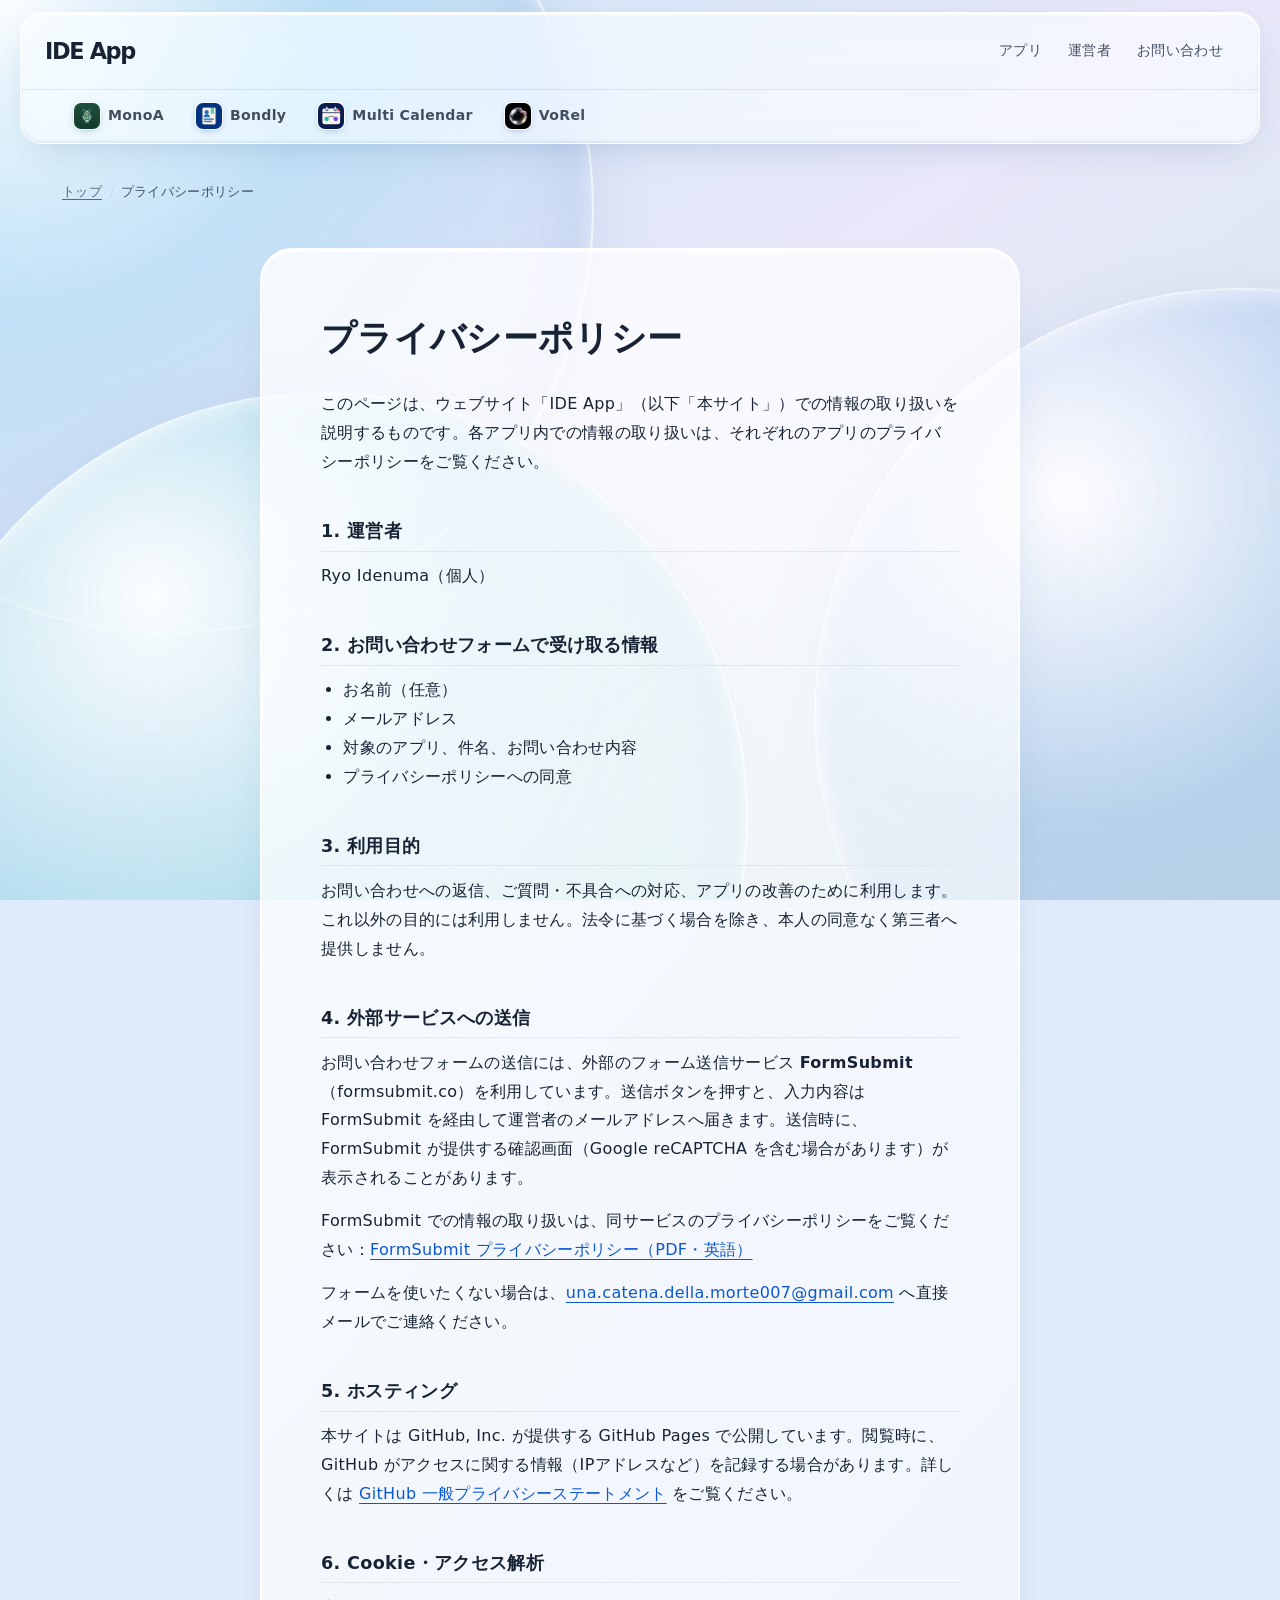
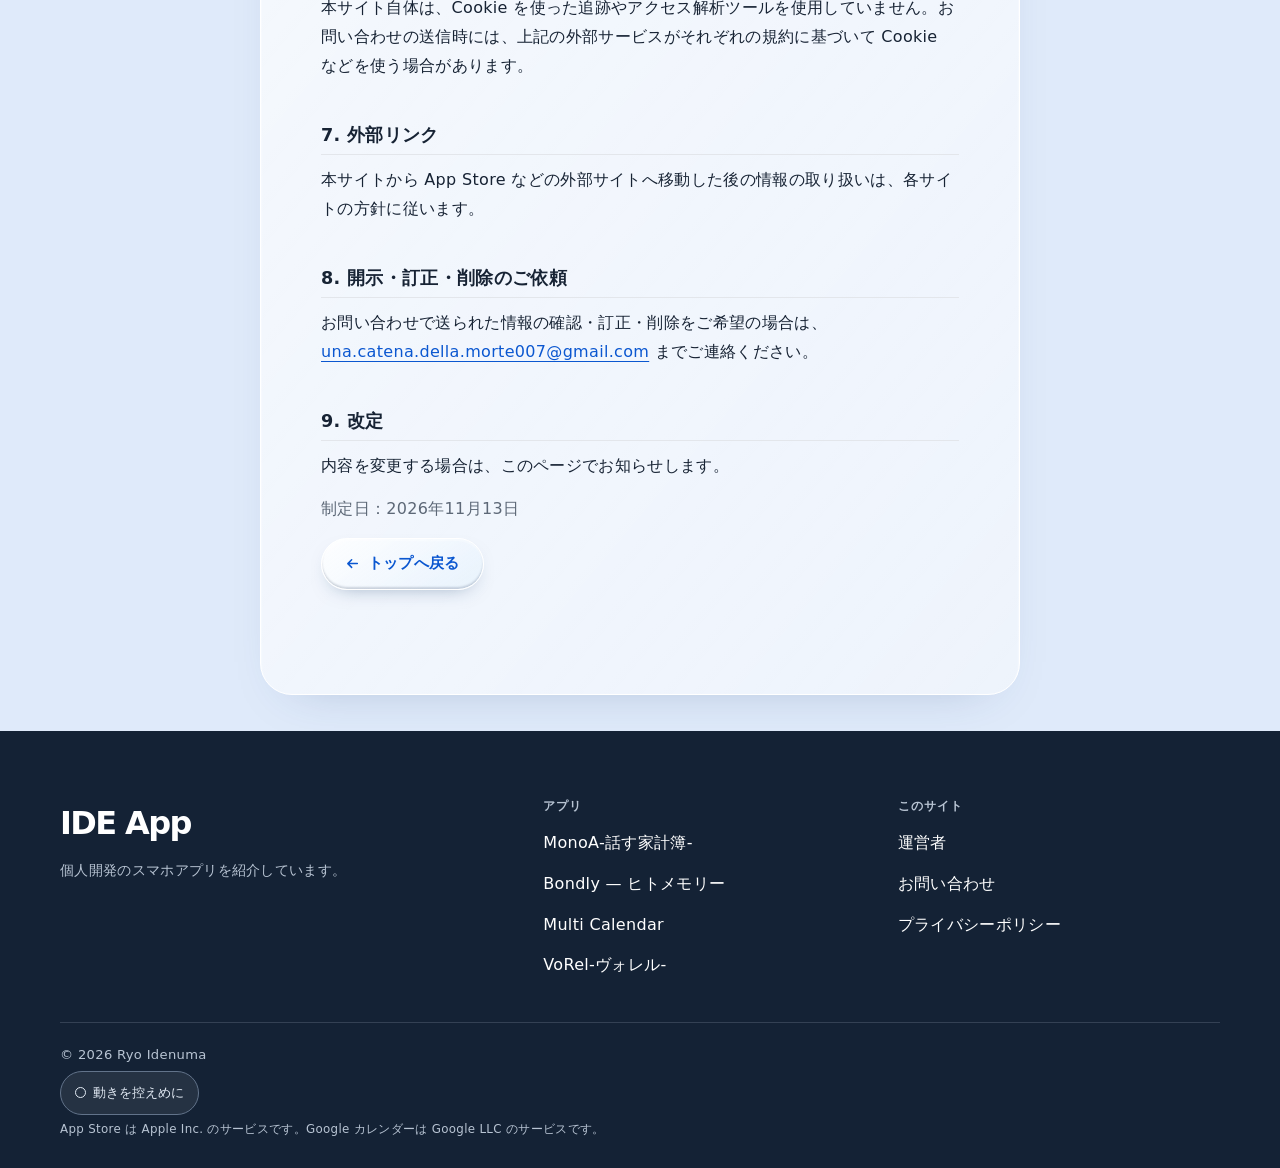
==== commit 1a196c0a: "アプリアイコンの棚とガラスの選択アニメーションへ刷新" ====
--- a/privacy/index.html
+++ b/privacy/index.html
@@ -22,10 +22,10 @@
 <link rel="icon" href="../favicon.svg" type="image/svg+xml">
 <link rel="icon" href="../favicon-32.png" sizes="32x32" type="image/png">
 <link rel="apple-touch-icon" href="../apple-touch-icon.png">
-<link rel="stylesheet" href="../assets/css/site.css?v=20261114-playglass">
-<script src="../site-config.js?v=20261114-playglass" defer></script>
-<script src="../assets/js/site.js?v=20261114-playglass" defer></script>
-<script src="../assets/js/experience.js?v=20261114-playglass" defer></script>
+<link rel="stylesheet" href="../assets/css/site.css?v=20261116-glass-shelf">
+<script src="../site-config.js?v=20261116-glass-shelf" defer></script>
+<script src="../assets/js/site.js?v=20261116-glass-shelf" defer></script>
+<script src="../assets/js/experience.js?v=20261116-glass-shelf" defer></script>
 </head>
 <body class="page-doc">
 <a class="skip" href="#main">本文へ移動</a>
@@ -42,7 +42,7 @@
     </nav>
   </div>
   <nav class="app-switch" aria-label="アプリごとの紹介ページ">
-    <ul class="wrap"><li><a href="../apps/monoa/index.html" style="--app:#1f5a43" data-edit-id="switch-monoa"><span class="dot" aria-hidden="true"></span>MonoA</a></li><li><a href="../apps/bondly/index.html" style="--app:#2747a8" data-edit-id="switch-bondly"><span class="dot" aria-hidden="true"></span>Bondly</a></li><li><a href="../apps/multicalendar/index.html" style="--app:#0d6b78" data-edit-id="switch-multicalendar"><span class="dot" aria-hidden="true"></span>Multi Calendar</a></li><li><a href="../apps/vorel/index.html" style="--app:#5b3fa8" data-edit-id="switch-vorel"><span class="dot" aria-hidden="true"></span>VoRel</a></li></ul>
+    <ul class="wrap"><li><a href="../apps/monoa/index.html" style="--app:#1f5a43" data-edit-id="switch-monoa"><img class="dot" src="../assets/media/monoa/icon.webp?v=20261116-glass-shelf" alt="" width="24" height="24" decoding="async">MonoA</a></li><li><a href="../apps/bondly/index.html" style="--app:#2747a8" data-edit-id="switch-bondly"><img class="dot" src="../assets/media/bondly/icon.webp?v=20261116-glass-shelf" alt="" width="24" height="24" decoding="async">Bondly</a></li><li><a href="../apps/multicalendar/index.html" style="--app:#0d6b78" data-edit-id="switch-multicalendar"><img class="dot" src="../assets/media/multicalendar/icon.webp?v=20261116-glass-shelf" alt="" width="24" height="24" decoding="async">Multi Calendar</a></li><li><a href="../apps/vorel/index.html" style="--app:#5b3fa8" data-edit-id="switch-vorel"><img class="dot" src="../assets/media/vorel/icon.webp?v=20261116-glass-shelf" alt="" width="24" height="24" decoding="async">VoRel</a></li></ul>
   </nav>
   <div class="reading-progress" aria-hidden="true"><span data-reading-progress></span></div>
 </header>
--- a/assets/css/site.css
+++ b/assets/css/site.css
@@ -863,3 +863,145 @@
   .hero-cta { background: #fff; color: #142235; }
 }
 @media print { .glass-atmosphere, .app-picker { display: none; } .hero-text { background: #fff; color: #172334; } }
+
+/* 利用場面から実画面を確かめ、使い方へ進む導線。 */
+.scene { display: flex; flex-direction: column; gap: 12px; }
+.scene-screen-link, .step-screen-link { display: inline-flex; align-items: center; justify-content: space-between; gap: 12px; min-height: 44px; width: fit-content; max-width: 100%; padding: 9px 14px; border: 1px solid #fff; border-radius: 14px; background: rgba(255,255,255,.76); color: var(--ink); font-size: .85rem; line-height: 1.6; font-weight: 650; text-decoration: none; box-shadow: inset 0 2px 1px #fff,0 5px 14px -12px rgba(34,67,114,.4); }
+.scene-screen-link { margin-top: auto; }
+.step-screen-link { margin-top: 16px; }
+.scene-screen-link:hover, .step-screen-link:hover { background: #fff; text-decoration: underline; }
+.flow-next { margin-top: 28px; }
+@media print { .scene-screen-link, .step-screen-link, .flow-next { display: none; } }
+
+/* ---------- アイコン中心の棚と選択ショーケース（2026-11-16） ---------- */
+/* ヘッダーの切替：色の点ではなくアプリのアイコン */
+.app-switch .dot { width: 26px; height: 26px; border-radius: 7px; background: transparent; object-fit: cover; box-shadow: 0 0 0 1px rgba(255,255,255,.9), 0 2px 8px -3px color-mix(in srgb, var(--app) 60%, transparent); transition: transform .3s cubic-bezier(.2,.85,.2,1.3), box-shadow .3s; }
+.app-switch a:hover .dot, .app-switch a:focus-visible .dot { transform: translateY(-2px) rotate(-6deg) scale(1.1); box-shadow: 0 0 0 1px #fff, 0 6px 14px -4px color-mix(in srgb, var(--app) 75%, transparent); }
+.app-switch a[aria-current="page"] .dot { box-shadow: 0 0 0 2px var(--app), 0 0 14px color-mix(in srgb, var(--app) 55%, transparent); }
+@media (max-width: 400px) { .app-switch .dot { display: block; width: 20px; height: 20px; border-radius: 6px; } .app-switch a { gap: 5px; } }
+
+/* 表紙：実画面ではなく4つのアイコンの棚 */
+.hero-shots { max-width: 860px; padding: 0 12px 64px; gap: clamp(10px, 3vw, 36px); align-items: start; }
+.hero-shot { padding: clamp(8px, 1.4vw, 16px); border-radius: 30px; background: linear-gradient(145deg, rgba(255,255,255,.16), rgba(255,255,255,.04)); }
+.hero-shot:nth-child(even) { transform: translateY(18px); }
+.hero-shot:nth-child(even):hover { transform: translateY(10px); }
+.hero-shot::before { content: ""; position: absolute; inset: 14% 12% auto; height: 60%; z-index: 0; pointer-events: none; border-radius: 50%; background: radial-gradient(circle, color-mix(in srgb, var(--app) 80%, #7fd6ff) 0%, transparent 70%); opacity: .32; filter: blur(14px); transition: opacity .3s; }
+.hero-shot:hover::before, .hero-shot:focus-within::before { opacity: .6; }
+.shelf-link { position: relative; z-index: 1; display: grid; justify-items: center; gap: 10px; padding: 4px 0 6px; text-decoration: none; color: #fff; border-radius: 22px; }
+.hero-icon { width: 100%; max-width: 132px; aspect-ratio: 1; height: auto; border-radius: 24%; box-shadow: 0 0 0 1px rgba(255,255,255,.55), 0 14px 28px -10px rgba(0,0,0,.55); transition: transform .35s cubic-bezier(.2,.85,.2,1.3); }
+.shelf-link:hover .hero-icon, .shelf-link:focus-visible .hero-icon { transform: translateY(-6px) rotate(-5deg) scale(1.06); }
+.hero-icon-name { font-size: clamp(.74rem, 1.6vw, .95rem); font-weight: 700; letter-spacing: .01em; text-align: center; line-height: 1.3; }
+@media (max-width: 600px) {
+  .hero-shots { grid-template-columns: repeat(4, minmax(0, 1fr)); grid-auto-flow: row; grid-auto-columns: auto; overflow: visible; padding: 4px 0 40px; gap: 6px; scroll-snap-type: none; }
+  .hero-shot { padding: 6px 2px; border-radius: 18px; backdrop-filter: none; -webkit-backdrop-filter: none; }
+}
+
+/* ショーケース：アイコンを選ぶと、実画面と説明がまるごと入れ替わる */
+.showcase .shelf { display: flex; flex-wrap: wrap; justify-content: center; gap: clamp(10px, 2.4vw, 24px); margin-bottom: clamp(20px, 3vw, 32px); }
+.showcase .shelf li { min-width: 0; }
+.shelf-tile { position: relative; display: grid; justify-items: center; gap: 8px; min-width: 84px; padding: 14px 16px 12px; text-decoration: none; color: var(--ink); border: 1px solid #fff; border-radius: 26px; background: linear-gradient(135deg, rgba(255,255,255,.8), rgba(255,255,255,.35)); box-shadow: inset 0 2px 1px #fff, 0 12px 26px -20px rgba(33,60,96,.4); transition: transform .35s cubic-bezier(.2,.85,.2,1.25), box-shadow .3s, background-color .3s; }
+.shelf-icon { width: 72px; height: 72px; border-radius: 24%; box-shadow: 0 0 0 1px rgba(0,0,0,.06), 0 10px 18px -10px color-mix(in srgb, var(--app) 80%, #000); transition: transform .35s cubic-bezier(.2,.85,.2,1.35); }
+.shelf-name { font-size: .86rem; font-weight: 700; line-height: 1.3; text-align: center; }
+.shelf-tile:hover { transform: translateY(-4px); }
+.shelf-tile[aria-selected="true"], .shelf-tile[aria-current="true"] { transform: translateY(-8px); background: linear-gradient(135deg, #fff, color-mix(in srgb, var(--app-tint) 70%, #fff)); box-shadow: inset 0 2px 1px #fff, 0 0 0 2px var(--app), 0 18px 34px -16px color-mix(in srgb, var(--app) 70%, transparent); }
+.shelf-tile[aria-selected="true"] .shelf-icon, .shelf-tile[aria-current="true"] .shelf-icon { transform: scale(1.12) rotate(-4deg); }
+.shelf-tile.is-pressing { transform: translateY(-2px) scale(.94); }
+.shelf-tile:focus-visible { outline-offset: 4px; }
+
+.stage-list { display: grid; }
+.stage { position: relative; isolation: isolate; overflow: hidden; display: grid; grid-template-columns: minmax(0, 1.05fr) minmax(0, 1fr); gap: clamp(20px, 4vw, 56px); align-items: center; padding: clamp(24px, 4vw, 52px); margin-top: 20px; border-radius: 36px; border: 1px solid rgba(225,244,255,.4); color: #fff;
+  background: radial-gradient(ellipse at 18% 30%, color-mix(in srgb, var(--app) 58%, transparent), transparent 62%), radial-gradient(ellipse at 95% 100%, rgba(120,150,230,.28), transparent 55%), #152a41;
+  box-shadow: inset 0 2px 1px rgba(232,247,255,.4), inset 0 -2px 2px rgba(173,204,238,.14), 0 28px 60px -34px rgba(12,30,60,.7); }
+.stage:first-child { margin-top: 0; }
+.stage::before { content: ""; position: absolute; z-index: -1; pointer-events: none; width: clamp(220px, 40vw, 460px); aspect-ratio: 1; right: -8%; top: -22%; border-radius: 50%; border: 1px solid rgba(218,241,255,.4); background: radial-gradient(circle at 28% 24%, rgba(230,249,255,.22), transparent 50%); }
+.stage-2, .stage-4 { grid-template-columns: minmax(0, 1fr) minmax(0, 1.05fr); }
+.stage-2 .stage-visual, .stage-4 .stage-visual { order: 2; }
+.stage-3 { text-align: center; grid-template-columns: 1fr; justify-items: center; }
+.stage-3 .stage-text { max-width: 36rem; }
+.stage-3 .stage-visual { order: -1; }
+.stage-visual { display: flex; justify-content: center; align-items: flex-end; gap: clamp(10px, 2.4vw, 26px); min-width: 0; }
+.stage-shot { flex: 0 1 220px; min-width: 0; padding: 7px; border-radius: 26px; border: 1px solid rgba(255,255,255,.4); background: linear-gradient(145deg, rgba(255,255,255,.18), rgba(255,255,255,.05)); box-shadow: inset 0 2px 2px rgba(255,255,255,.5), 0 22px 40px -18px rgba(0,0,0,.55); }
+.stage-shot .phone { width: 100%; height: auto; border-radius: 19px; box-shadow: none; }
+.stage-shot-2 { transform: translateY(-20px) rotate(3deg); }
+.stage-shot-1 { transform: rotate(-3deg); }
+.stage-3 .stage-shot { flex-basis: 200px; }
+.stage-status .status { background: rgba(255,255,255,.92); color: color-mix(in srgb, var(--app) 90%, #000); }
+.stage-name { margin-top: 12px; font-size: clamp(1.4rem, 3vw, 2.1rem); letter-spacing: -.02em; }
+.stage-catch { margin-top: 10px; font-size: clamp(1.05rem, 2vw, 1.3rem); font-weight: 700; color: #e9f5ff; }
+.stage-lead { margin-top: 10px; color: #d6e2ef; font-size: .96rem; max-width: 34em; }
+.stage-3 .stage-lead { margin-inline: auto; }
+.stage-link { margin-top: 22px; color: #142235; background: linear-gradient(135deg, #fff, #dcecfb); border-color: #fff; }
+.stage-link:hover { background: #fff; }
+.stage-link:focus-visible { outline-color: #fff; }
+@media (max-width: 760px) {
+  .stage, .stage-2, .stage-4 { grid-template-columns: 1fr; border-radius: 28px; }
+  .stage-2 .stage-visual, .stage-4 .stage-visual { order: -1; }
+  .stage-visual { order: -1; }
+  .stage-shot { flex-basis: 40%; padding: 5px; border-radius: 20px; }
+  .stage-shot .phone { border-radius: 15px; }
+  .shelf-tile { min-width: 70px; padding: 10px 8px 8px; border-radius: 20px; }
+  .shelf-icon { width: 56px; height: 56px; }
+  .showcase .shelf { gap: 8px; }
+}
+/* JSが動く時だけ、選んだ1つの舞台を表示（JSなしは4つとも縦に並ぶ） */
+.showcase.is-live .stage[hidden] { display: none !important; }
+.showcase.is-live .stage:not([hidden]) { margin-top: 0; animation: stage-in .55s cubic-bezier(.2,.85,.25,1) both; }
+.showcase.is-live .stage:not([hidden]) .stage-shot-1 { animation: shot-in-1 .7s cubic-bezier(.2,.85,.25,1.15) both; }
+.showcase.is-live .stage:not([hidden]) .stage-shot-2 { animation: shot-in-2 .8s .08s cubic-bezier(.2,.85,.25,1.15) both; }
+@keyframes stage-in { from { opacity: .2; transform: translateY(14px) scale(.985); } to { opacity: 1; transform: none; } }
+@keyframes shot-in-1 { from { opacity: 0; transform: translateX(-34px) rotate(-10deg); } to { opacity: 1; transform: rotate(-3deg); } }
+@keyframes shot-in-2 { from { opacity: 0; transform: translate(34px, 10px) rotate(11deg); } to { opacity: 1; transform: translateY(-20px) rotate(3deg); } }
+@media (prefers-reduced-motion: reduce) {
+  .shelf-tile, .shelf-icon, .hero-icon, .app-switch .dot, .card-icon { transition: none; }
+  .hero-shot:nth-child(even):hover, .shelf-tile:hover, .shelf-link:hover .hero-icon, .app-switch a:hover .dot { transform: none; }
+  .hero-shot:nth-child(even) { transform: none; }
+}
+.motion-reduced .shelf-tile, .motion-reduced .shelf-icon, .motion-reduced .hero-icon, .motion-reduced .app-switch .dot, .motion-reduced .card-icon { transition: none; }
+.motion-reduced .shelf-tile:hover, .motion-reduced .shelf-link:hover .hero-icon, .motion-reduced .app-switch a:hover .dot, .motion-reduced .hero-shot:nth-child(even):hover { transform: none; }
+.motion-reduced .hero-shot:nth-child(even) { transform: none; }
+
+/* アプリ一覧カード：主画像はアイコン */
+.app-card-media { flex-direction: column; align-items: center; justify-content: center; gap: 16px; padding: clamp(28px, 4vw, 44px) 24px; min-height: 260px; text-align: center;
+  background: radial-gradient(circle at 50% 38%, color-mix(in srgb, var(--app) 30%, transparent), transparent 62%), linear-gradient(125deg, rgba(255,255,255,.55), rgba(255,255,255,.1)), radial-gradient(ellipse at 100% 100%, var(--app-tint), #c0dff1); text-decoration: none; }
+.card-icon { position: relative; z-index: 1; width: clamp(112px, 18vw, 156px); height: auto; aspect-ratio: 1; border-radius: 24%; box-shadow: 0 0 0 1px rgba(255,255,255,.8), 0 22px 36px -14px color-mix(in srgb, var(--app) 75%, #000); transition: transform .45s cubic-bezier(.2,.85,.2,1.3); }
+.card-catch { position: relative; z-index: 1; font-weight: 700; font-size: .95rem; color: color-mix(in srgb, var(--app) 85%, #000); }
+@media (hover: hover) and (pointer: fine) { .app-card:hover .card-icon { transform: translateY(-6px) rotate(-5deg) scale(1.06); } }
+.motion-reduced .app-card:hover .card-icon { transform: none; }
+.app-card-media { height: auto; }
+@media (max-width: 860px) { .app-card-media { min-height: 220px; } }
+
+/* 詳細ページ：アイコンにも光の反応 */
+.app-hero .app-icon-lg { box-shadow: 0 0 0 1px rgba(255,255,255,.9), 0 0 0 6px color-mix(in srgb, var(--app) 14%, transparent), 0 16px 30px -12px color-mix(in srgb, var(--app) 70%, #000); }
+.other:hover .app-icon, .other:focus-visible .app-icon { box-shadow: 0 0 16px color-mix(in srgb, var(--app, #5b8dd9) 55%, transparent); }
+@media print { .showcase, .hero-shots { display: none; } }
+@media (prefers-reduced-transparency: reduce), (prefers-contrast: more) { .stage { background: #152a41; } .shelf-tile { background: #fff; } }
+
+/* Xで確認した選択面と局所照明を、アプリ選択の手掛かりへ。 */
+.showcase { --selected-app: #1f5a43; }
+.showcase .shelf { position: relative; isolation: isolate; width: fit-content; max-width: 100%; padding: 14px; border: 1px solid rgba(255,255,255,.85); border-radius: 34px; background: linear-gradient(135deg,rgba(255,255,255,.46),rgba(208,226,245,.25)); box-shadow: inset 0 2px 1px #fff, inset 0 -1px 2px rgba(89,116,151,.25),0 18px 50px -30px #274360; backdrop-filter: blur(20px); -webkit-backdrop-filter: blur(20px); }
+.shelf-selection { position: absolute; z-index: 0; pointer-events: none; left: 0; top: 0; border-radius: 25px; border: 1px solid #fff; background: linear-gradient(140deg,rgba(255,255,255,.9),rgba(255,255,255,.27) 48%,rgba(211,238,255,.7)); box-shadow: inset 0 2px 2px #fff,inset 0 -3px 5px rgba(100,135,177,.2),0 8px 22px -15px var(--selected-app); transition: transform .48s cubic-bezier(.2,.85,.25,1.1),width .3s,height .3s; }
+.shelf > li { position: relative; z-index: 1; list-style: none; }
+.showcase.is-live .shelf-tile { background: transparent; border-color: transparent; box-shadow: none; }
+.showcase.is-live .shelf-tile[aria-selected="true"] { transform: none; background: transparent; box-shadow: none; }
+.showcase.is-live .shelf-tile[aria-selected="true"] .shelf-icon { transform: scale(1.08) rotate(-3deg); }
+.showcase .shelf-tile:focus-visible { outline: 2px solid var(--app); outline-offset: 3px; }
+.shelf-tile { touch-action: manipulation; }
+.showcase .shelf.glass-reactive::before { z-index: 0; }
+.stage.glass-reactive::before { width: auto; aspect-ratio: auto; inset: 0; border: none; border-radius: inherit; background: radial-gradient(320px circle at var(--light-x, 35%) var(--light-y, 20%),rgba(225,247,255,.17),transparent 80%); opacity: 0; }
+.stage:hover::before, .stage:focus-within::before { opacity: 1; }
+.stage-3 { text-align: left; grid-template-columns: minmax(0, 1.05fr) minmax(0, 1fr); justify-items: stretch; }
+.stage-3 .stage-lead { margin-inline: 0; }
+.stage-3 .stage-shot { flex-basis: 220px; }
+@media (max-width: 760px) {
+  .showcase .shelf { padding: 10px; gap: 4px; border-radius: 27px; width: 100%; justify-content: space-between; }
+  .showcase .shelf > li { flex: 1; min-width: 0; }
+  .showcase .shelf-tile { min-width: 0; padding: 10px 3px; }
+  .shelf-name { font-size: .72rem; }
+  .shelf-icon { width: clamp(42px,12vw,56px); height: auto; aspect-ratio: 1; }
+  .shelf-selection { border-radius: 20px; }
+  .stage-3 { grid-template-columns: 1fr; }
+  .stage-3 .stage-shot { flex-basis: 40%; }
+}
+@media (prefers-reduced-motion: reduce) { .shelf-selection { transition: none; } .app-card:hover .card-icon { transform: none; } }
+.motion-reduced .shelf-selection { transition: none; }
+@media (prefers-contrast: more) { .shelf-selection { border: 2px solid #173751; background: #fff; } }
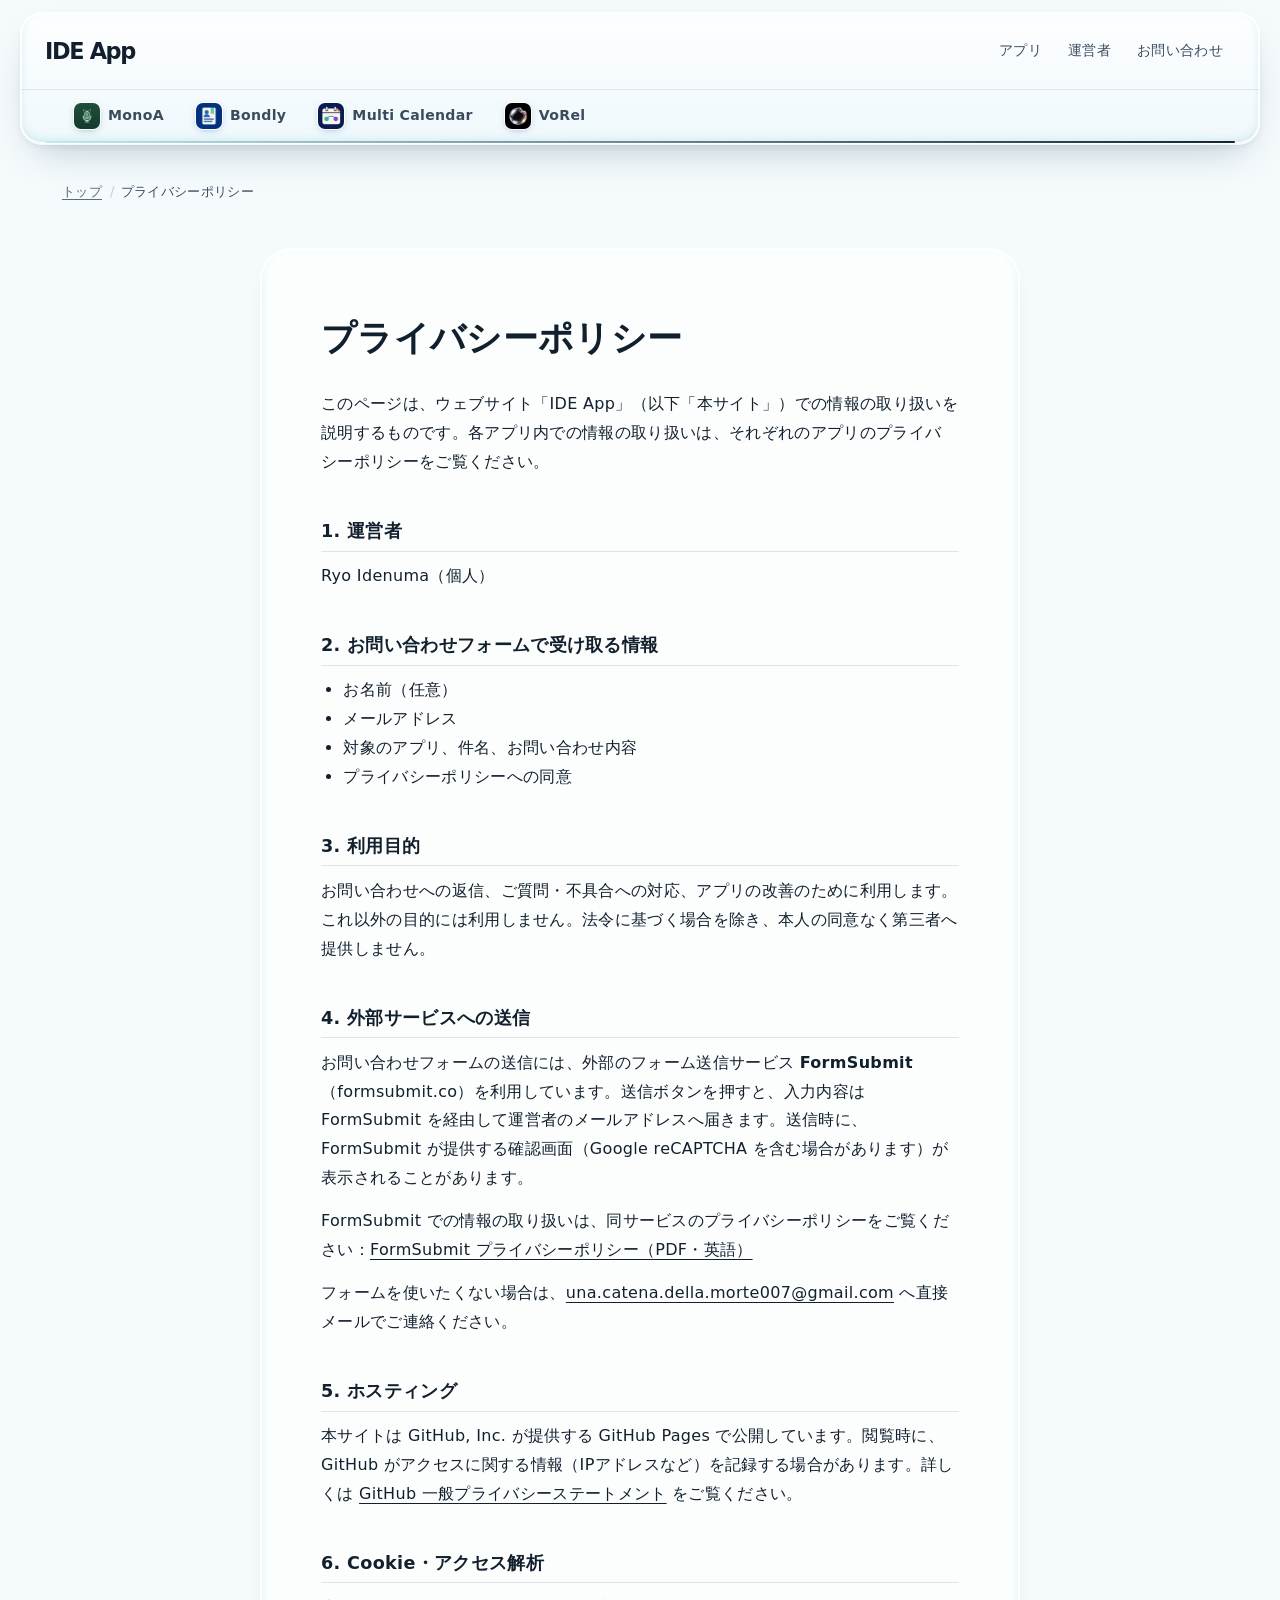
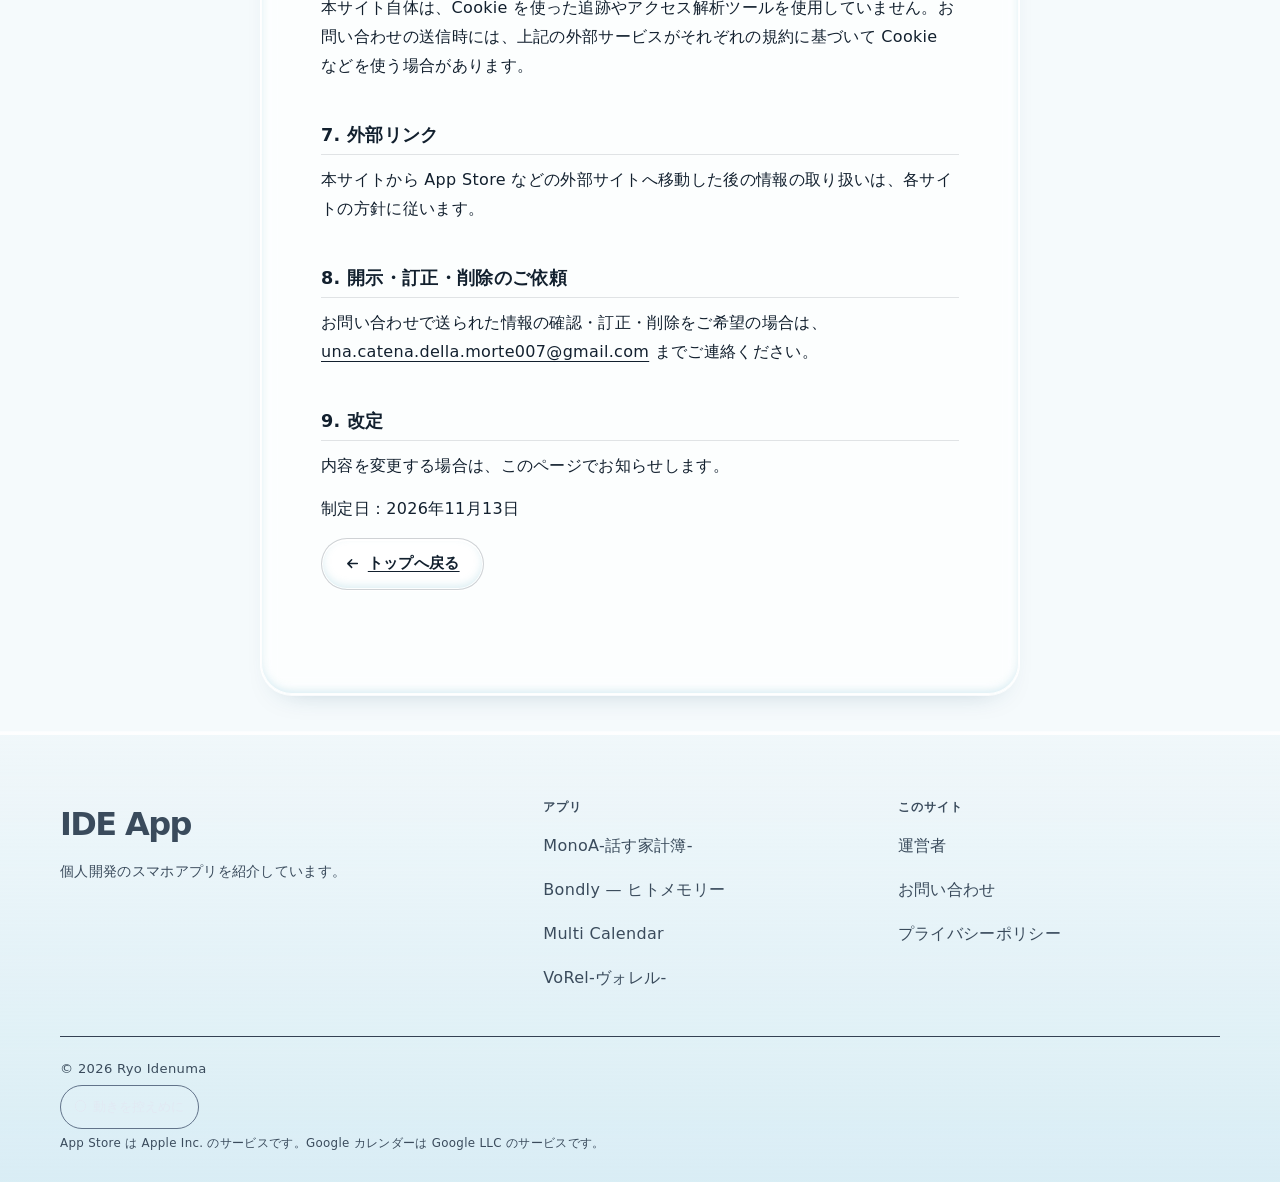
==== commit 0763b2e2: "IDE Appを屈折する硝子の展示台と用途選択へ一新" ====
--- a/privacy/index.html
+++ b/privacy/index.html
@@ -22,10 +22,12 @@
 <link rel="icon" href="../favicon.svg" type="image/svg+xml">
 <link rel="icon" href="../favicon-32.png" sizes="32x32" type="image/png">
 <link rel="apple-touch-icon" href="../apple-touch-icon.png">
-<link rel="stylesheet" href="../assets/css/site.css?v=20261116-glass-shelf">
-<script src="../site-config.js?v=20261116-glass-shelf" defer></script>
-<script src="../assets/js/site.js?v=20261116-glass-shelf" defer></script>
-<script src="../assets/js/experience.js?v=20261116-glass-shelf" defer></script>
+<link rel="stylesheet" href="../assets/css/site.css?v=20261119-atelier">
+<link rel="stylesheet" href="../assets/css/atelier.css?v=20261119-atelier">
+<script src="../site-config.js?v=20261119-atelier" defer></script>
+<script src="../assets/js/site.js?v=20261119-atelier" defer></script>
+<script src="../assets/js/experience.js?v=20261119-atelier" defer></script>
+<script src="../assets/js/glass-optics.js?v=20261119-atelier" defer></script>
 </head>
 <body class="page-doc">
 <a class="skip" href="#main">本文へ移動</a>
@@ -42,7 +44,7 @@
     </nav>
   </div>
   <nav class="app-switch" aria-label="アプリごとの紹介ページ">
-    <ul class="wrap"><li><a href="../apps/monoa/index.html" style="--app:#1f5a43" data-edit-id="switch-monoa"><img class="dot" src="../assets/media/monoa/icon.webp?v=20261116-glass-shelf" alt="" width="24" height="24" decoding="async">MonoA</a></li><li><a href="../apps/bondly/index.html" style="--app:#2747a8" data-edit-id="switch-bondly"><img class="dot" src="../assets/media/bondly/icon.webp?v=20261116-glass-shelf" alt="" width="24" height="24" decoding="async">Bondly</a></li><li><a href="../apps/multicalendar/index.html" style="--app:#0d6b78" data-edit-id="switch-multicalendar"><img class="dot" src="../assets/media/multicalendar/icon.webp?v=20261116-glass-shelf" alt="" width="24" height="24" decoding="async">Multi Calendar</a></li><li><a href="../apps/vorel/index.html" style="--app:#5b3fa8" data-edit-id="switch-vorel"><img class="dot" src="../assets/media/vorel/icon.webp?v=20261116-glass-shelf" alt="" width="24" height="24" decoding="async">VoRel</a></li></ul>
+    <ul class="wrap"><li><a href="../apps/monoa/index.html" style="--app:#1f5a43" data-edit-id="switch-monoa"><img class="dot" src="../assets/media/monoa/icon.webp?v=20261119-atelier" alt="" width="24" height="24" decoding="async">MonoA</a></li><li><a href="../apps/bondly/index.html" style="--app:#2747a8" data-edit-id="switch-bondly"><img class="dot" src="../assets/media/bondly/icon.webp?v=20261119-atelier" alt="" width="24" height="24" decoding="async">Bondly</a></li><li><a href="../apps/multicalendar/index.html" style="--app:#0d6b78" data-edit-id="switch-multicalendar"><img class="dot" src="../assets/media/multicalendar/icon.webp?v=20261119-atelier" alt="" width="24" height="24" decoding="async">Multi Calendar</a></li><li><a href="../apps/vorel/index.html" style="--app:#5b3fa8" data-edit-id="switch-vorel"><img class="dot" src="../assets/media/vorel/icon.webp?v=20261119-atelier" alt="" width="24" height="24" decoding="async">VoRel</a></li></ul>
   </nav>
   <div class="reading-progress" aria-hidden="true"><span data-reading-progress></span></div>
 </header>
--- a/assets/css/site.css
+++ b/assets/css/site.css
@@ -1005,3 +1005,46 @@
 @media (prefers-reduced-motion: reduce) { .shelf-selection { transition: none; } .app-card:hover .card-icon { transform: none; } }
 .motion-reduced .shelf-selection { transition: none; }
 @media (prefers-contrast: more) { .shelf-selection { border: 2px solid #173751; background: #fff; } }
+
+/* UIスキルでの磨き込み：既存のガラスとアイコンを残し、文字と操作の主従を明瞭にする。 */
+.page-home .hero { padding-block: clamp(40px, 6vw, 88px) 0; }
+.page-home .hero-text {
+  border-color: rgba(220, 239, 255, .22);
+  box-shadow: inset 0 1px 0 rgba(242, 250, 255, .24), 0 22px 48px -34px rgba(0, 0, 0, .48);
+}
+.hero-title { letter-spacing: -.025em; }
+.page-home .hero-cta {
+  min-height: 52px;
+  padding-inline: 28px;
+  color: #142b41;
+  background: #f4faff;
+  border-color: #fff;
+  box-shadow: 0 8px 22px -12px rgba(0, 0, 0, .5);
+}
+.page-home .hero-cta:hover { color: #142b41; background: #fff; }
+.hero-icon-name { min-height: 2.6em; display: flex; align-items: center; justify-content: center; }
+.shelf-name { min-height: 2.6em; display: flex; align-items: center; justify-content: center; }
+.app-card-body .app-lead, .stage-lead { text-wrap: pretty; }
+.page-home .hero-cta:focus-visible { outline-color: #a9dfff; outline-offset: 5px; }
+@media (min-width: 1040px) {
+  .page-home .hero-in { grid-template-columns: 1.2fr 1fr; gap: 48px; align-items: center; padding-bottom: 72px; }
+  .page-home .hero-text { width: 100%; text-align: left; padding: 40px 28px; }
+  .page-home .hero-title { font-size: clamp(2.4rem, 3.8vw, 3.7rem); }
+  .page-home .hero-lead { font-size: 1rem; line-height: 2; }
+  .page-home .hero-shots { grid-template-columns: repeat(2, minmax(0, 1fr)); padding: 0; gap: 20px; max-width: 400px; }
+  .page-home .hero-shot { padding: 14px; border-radius: 26px; }
+  .page-home .hero-shot:nth-child(even) { transform: translateY(24px); }
+}
+@media (max-width: 600px) {
+  .page-home .hero-in { gap: 28px; }
+  .page-home .hero-text { padding: 28px 14px; border-radius: 26px; }
+  .page-home .hero-title { font-size: clamp(1.65rem, 7.5vw, 2rem); }
+  .page-home .hero-lead { font-size: .875rem; margin-top: 20px; }
+  .page-home .hero-shot:nth-child(even) { transform: none; }
+  .page-home .hero-shots { align-items: stretch; padding-bottom: 32px; }
+  .hero-icon-name { font-size: .75rem; }
+}
+@media (prefers-reduced-motion: reduce) {
+  .page-home .hero-shot:nth-child(even) { transform: none; }
+}
+.motion-reduced .page-home .hero-shot:nth-child(even) { transform: none; }
--- a/assets/css/atelier.css
+++ b/assets/css/atelier.css
@@ -0,0 +1,403 @@
+/* ==========================================================================
+   硝子工房の展示台（2026-11-19 / atelier）
+   site.css の後に読み込み、全体を「白〜氷色の空間＋濃いインク文字＋透明な展示面」へ上書きする。
+   - 厚い透明な縁・反射は、ナビ／選択UI／展示面だけに集中させる。
+   - 旧CSSの暗いネイビー・全面ガラス・入れ子カードは、ここで打ち消して二重にしない。
+   - 常時アニメーションなし。動きは操作に連動した短いものだけ。
+   ========================================================================== */
+
+:root {
+  --bg: #f5fafc;
+  --bg-2: #eaf4f8;
+  --card: rgba(255, 255, 255, .72);
+  --ink: #12202e;
+  --ink-2: #3a4b5c;
+  --ink-3: #5a6b7b;
+  --line: rgba(18, 32, 46, .12);
+  --line-2: rgba(18, 32, 46, .2);
+  --focus: #0b57d0;
+  --at-aqua: #bfeaf2;
+  --at-peach: #ffd9c7;
+  --at-ice: #f3fbfe;
+  /* 透明な厚い縁（ガラスの断面）の共通表現 */
+  --at-edge: inset 0 0 0 1px rgba(255, 255, 255, .9), inset 0 2px 0 rgba(255, 255, 255, 1), inset 0 -3px 8px rgba(120, 190, 210, .28), 0 1px 0 rgba(255, 255, 255, .8);
+  --at-lift: 0 18px 40px -18px rgba(20, 70, 100, .35), 0 4px 10px -4px rgba(20, 70, 100, .15);
+}
+
+html { background: var(--bg); }
+body {
+  color: var(--ink);
+  background:
+    radial-gradient(60rem 38rem at 85% -8%, rgba(191, 234, 242, .75), transparent 62%),
+    radial-gradient(52rem 34rem at -10% 28%, rgba(255, 217, 199, .55), transparent 60%),
+    radial-gradient(50rem 36rem at 90% 70%, rgba(191, 234, 242, .5), transparent 62%),
+    linear-gradient(180deg, #fbfeff 0%, var(--bg) 40%, var(--bg-2) 100%);
+  background-attachment: scroll;
+}
+
+/* 旧：固定の大きな円（暗い背景用）は消す */
+.glass-atmosphere { display: none; }
+
+/* ---------- 旧スタイルの打ち消し：全セクションの大きなガラス板 ---------- */
+.section::before { content: none !important; display: none !important; }
+.section { background: transparent; box-shadow: none; border: 0; padding-block: clamp(56px, 9vw, 112px); }
+.section-head { max-width: 40rem; margin-bottom: clamp(28px, 4vw, 48px); }
+.section-title {
+  color: var(--ink);
+  font-size: clamp(1.75rem, 4.2vw, 2.9rem);
+  line-height: 1.25;
+  letter-spacing: .01em;
+  font-weight: 700;
+}
+.section-lead { color: var(--ink-2); font-size: 1.0625rem; line-height: 1.9; }
+
+/* ---------- ヘッダー：厚い透明なナビ ---------- */
+.site-header {
+  background: linear-gradient(180deg, rgba(255, 255, 255, .82), rgba(236, 247, 251, .66));
+  -webkit-backdrop-filter: blur(18px) saturate(1.3);
+  backdrop-filter: blur(18px) saturate(1.3);
+  border: 1px solid rgba(255, 255, 255, .85);
+  box-shadow: var(--at-edge), var(--at-lift);
+  color: var(--ink);
+}
+.site-header a, .site-header .brand, .brand-text { color: var(--ink); }
+.nav a { color: var(--ink-2); min-height: 44px; display: inline-flex; align-items: center; }
+.nav a:hover { color: var(--ink); }
+.app-switch a { color: var(--ink-2); }
+.app-switch a:hover { background: rgba(255, 255, 255, .7); color: var(--ink); }
+.reading-progress { background: linear-gradient(90deg, var(--at-aqua), var(--app, #0d6b78)); }
+
+/* ---------- ボタン ---------- */
+.btn {
+  min-height: 48px;
+  border-radius: 999px;
+  font-weight: 700;
+  background: linear-gradient(180deg, color-mix(in srgb, var(--app, #12202e) 88%, #fff), var(--app, #12202e));
+  color: #fff;
+  border: 1px solid rgba(255, 255, 255, .45);
+  box-shadow: inset 0 2px 0 rgba(255, 255, 255, .45), inset 0 -3px 6px rgba(0, 0, 0, .18), var(--at-lift);
+  transition: transform .18s ease, box-shadow .18s ease;
+}
+.btn:hover { transform: translateY(-2px); }
+.btn:active { transform: translateY(1px) scale(.99); }
+.hero-cta { --app: #12202e; padding-inline: 1.8rem; font-size: 1.0625rem; }
+.btn-ghost {
+  background: rgba(255, 255, 255, .7);
+  color: var(--ink);
+  border: 1px solid var(--line-2);
+  box-shadow: var(--at-edge);
+}
+:focus-visible { outline: 3px solid var(--focus); outline-offset: 3px; }
+
+/* ---------- ヒーロー ---------- */
+.hero {
+  background: transparent;
+  color: var(--ink);
+  overflow: visible;
+  padding-block: clamp(32px, 6vw, 80px) clamp(24px, 4vw, 56px);
+}
+.hero::before, .hero::after { content: none !important; display: none !important; }
+.hero-in { display: grid; gap: clamp(28px, 5vw, 56px); align-items: center; }
+.page-home .hero-in { grid-template-columns: 1fr; }
+.hero-text {
+  background: none; border: 0; box-shadow: none;
+  -webkit-backdrop-filter: none; backdrop-filter: none;
+  padding: 0; color: var(--ink);
+}
+.hero-title {
+  color: var(--ink);
+  font-size: clamp(2.2rem, 6.4vw, 4.4rem);
+  line-height: 1.2;
+  letter-spacing: .01em;
+  font-weight: 800;
+}
+.hero-title .nb { white-space: nowrap; background: linear-gradient(100deg, #0d6b78, #2747a8 60%, #5b3fa8); -webkit-background-clip: text; background-clip: text; color: transparent; }
+.hero-lead { color: var(--ink-2); font-size: clamp(1rem, 2vw, 1.1875rem); line-height: 1.95; max-width: 34rem; margin-block: 1.4rem 2rem; }
+
+/* 展示体：透明な展示ケース。canvas は背面、アイコンは常に前面でクリック可能 */
+.hero-glass-display {
+  position: relative;
+  width: 100%;
+  max-width: 600px;
+  aspect-ratio: 1 / 1;
+  margin-inline: auto;
+  border-radius: 40px;
+  isolation: isolate;
+  /* canvas が使えない時の透明な代替層 */
+  background:
+    radial-gradient(60% 50% at 30% 20%, rgba(255, 255, 255, .95), transparent 60%),
+    linear-gradient(145deg, rgba(255, 255, 255, .75), rgba(191, 234, 242, .45) 55%, rgba(255, 217, 199, .4));
+  border: 1px solid rgba(255, 255, 255, .95);
+  box-shadow: var(--at-edge), 0 36px 70px -30px rgba(20, 70, 100, .45);
+  -webkit-backdrop-filter: blur(10px) saturate(1.2);
+  backdrop-filter: blur(10px) saturate(1.2);
+  overflow: hidden;
+}
+.hero-glass-display::after { /* 展示ケース上面の反射 */
+  content: ""; position: absolute; inset: 0; z-index: 1; pointer-events: none; border-radius: inherit;
+  background: linear-gradient(115deg, rgba(255, 255, 255, .55) 0%, rgba(255, 255, 255, 0) 32%, rgba(255, 255, 255, 0) 70%, rgba(255, 255, 255, .3) 100%);
+}
+.glass-optic { position: absolute; inset: 0; width: 100%; height: 100%; z-index: 0; display: block; pointer-events: none; }
+
+.hero-shots {
+  position: relative; z-index: 2;
+  display: grid; grid-template-columns: 1fr 1fr; gap: clamp(12px, 3vw, 28px);
+  width: 100%; max-width: none; height: 100%;
+  padding: clamp(20px, 6vw, 56px);
+  margin: 0;
+  align-content: center;
+}
+.hero-shot,
+.hero-shot:nth-child(even) {
+  transform: none; margin: 0; background: none; border: 0; box-shadow: none; padding: 0;
+  -webkit-backdrop-filter: none; backdrop-filter: none; width: auto; min-width: 0;
+}
+.hero-shot::before, .hero-shot::after { content: none !important; display: none !important; }
+.hero-shot .shelf-link {
+  display: flex; flex-direction: column; align-items: center; justify-content: center; gap: 8px;
+  min-height: 44px; padding: 10px; border-radius: 28px; color: var(--ink);
+  transition: transform .2s ease, background-color .2s ease;
+}
+.hero-shot .shelf-link:hover { transform: translateY(-4px); background: rgba(255, 255, 255, .45); }
+.hero-icon {
+  width: 100%; max-width: clamp(84px, 16vw, 132px); height: auto; border-radius: 26%;
+  box-shadow: 0 14px 28px -10px color-mix(in srgb, var(--app) 60%, transparent), 0 0 0 1px rgba(255, 255, 255, .8);
+}
+.hero-icon-name { color: var(--ink); font-weight: 700; font-size: .9375rem; text-shadow: 0 1px 0 rgba(255, 255, 255, .8); }
+
+@media (min-width: 960px) {
+  .page-home .hero-in { grid-template-columns: 1.05fr 1fr; }
+}
+
+/* ---------- 用途選択とアプリ一覧（編集的な組み方） ---------- */
+.apps .app-picker { margin-bottom: clamp(24px, 4vw, 40px); }
+.app-filters {
+  position: relative; display: inline-flex; flex-wrap: wrap; gap: 4px; padding: 6px; border-radius: 999px;
+  background: linear-gradient(180deg, rgba(255, 255, 255, .85), rgba(226, 243, 248, .65));
+  border: 1px solid rgba(255, 255, 255, .95);
+  box-shadow: var(--at-edge), var(--at-lift);
+  -webkit-backdrop-filter: blur(14px); backdrop-filter: blur(14px);
+}
+.app-filters button {
+  position: relative; z-index: 1; min-height: 44px; padding: 0 1.15rem; border: 0; border-radius: 999px;
+  background: transparent; color: var(--ink-2); font-weight: 700; font-size: .9375rem; cursor: pointer;
+}
+.app-filters button[aria-pressed="true"] { color: var(--ink); }
+.app-filters::before { /* JSが動かす選択スライダー：厚い透明体 */
+  background: linear-gradient(180deg, #fff, rgba(191, 234, 242, .8));
+  box-shadow: inset 0 2px 0 #fff, inset 0 -3px 6px rgba(80, 170, 200, .3), 0 6px 14px -6px rgba(20, 70, 100, .4);
+  border-radius: 999px;
+}
+.app-filter-status { color: var(--ink-3); margin-top: .9rem; font-size: .9375rem; }
+
+.app-grid { display: grid; gap: 0; grid-template-columns: 1fr; border-top: 1px solid var(--line); }
+.app-card {
+  display: grid; grid-template-columns: auto 1fr; gap: clamp(16px, 3vw, 36px); align-items: center;
+  padding: clamp(22px, 3.4vw, 36px) 0;
+  background: none; border: 0; border-bottom: 1px solid var(--line); border-radius: 0; box-shadow: none;
+  -webkit-backdrop-filter: none; backdrop-filter: none;
+  color: var(--ink);
+}
+.app-card[hidden] { display: none !important; }
+.app-card::before, .app-card::after { content: none !important; display: none !important; }
+.app-card-media {
+  position: relative; display: flex; flex-direction: column; align-items: center; gap: 10px;
+  background: none; border: 0; box-shadow: none; padding: 0; width: clamp(88px, 18vw, 168px);
+}
+.app-card-media::before { /* アプリ色の光 */
+  content: ""; position: absolute; inset: -18%; z-index: -1; border-radius: 50%;
+  background: radial-gradient(closest-side, color-mix(in srgb, var(--app) 35%, transparent), transparent);
+}
+.card-icon { width: 100%; height: auto; border-radius: 26%; box-shadow: 0 18px 34px -14px color-mix(in srgb, var(--app) 65%, transparent), 0 0 0 1px rgba(255, 255, 255, .8); }
+.card-catch { display: none; }
+.app-card-body { display: grid; gap: .6rem; min-width: 0; }
+.app-name { color: var(--ink); font-size: clamp(1.25rem, 2.6vw, 1.75rem); line-height: 1.35; font-weight: 800; }
+.app-lead { color: var(--ink-2); line-height: 1.85; max-width: 38rem; }
+.app-points { display: flex; flex-wrap: wrap; gap: 8px; list-style: none; margin: 0; padding: 0; }
+.app-points li {
+  padding: .3rem .8rem; border-radius: 999px; font-size: .875rem; color: var(--ink);
+  background: color-mix(in srgb, var(--app-tint) 70%, #fff);
+  border: 1px solid color-mix(in srgb, var(--app) 22%, transparent);
+}
+.app-card-foot { display: flex; flex-wrap: wrap; align-items: center; gap: 12px 20px; margin-top: .4rem; }
+.app-meta { margin: 0; }
+
+@media (min-width: 900px) {
+  .app-card { grid-template-columns: 200px 1fr; }
+  .app-card-media { width: 150px; margin-inline: auto; }
+}
+
+/* 状態バッジ */
+.status { border-radius: 999px; padding: .2rem .75rem; font-size: .8125rem; font-weight: 700; background: #fff; border: 1px solid var(--line-2); color: var(--ink); }
+
+/* ---------- 実画面の展示（旧：暗いステージを明るい展示面へ） ---------- */
+.showcase .shelf {
+  background: linear-gradient(180deg, rgba(255, 255, 255, .85), rgba(226, 243, 248, .6));
+  border: 1px solid rgba(255, 255, 255, .95);
+  box-shadow: var(--at-edge), var(--at-lift);
+  -webkit-backdrop-filter: blur(14px); backdrop-filter: blur(14px);
+}
+.shelf-tile { color: var(--ink); min-height: 44px; }
+.shelf-name { color: var(--ink); }
+.shelf-selection {
+  background: linear-gradient(180deg, #fff, rgba(191, 234, 242, .75));
+  box-shadow: inset 0 2px 0 #fff, inset 0 -3px 6px rgba(80, 170, 200, .3), 0 8px 18px -8px rgba(20, 70, 100, .4);
+}
+.stage {
+  background: linear-gradient(150deg, rgba(255, 255, 255, .85), color-mix(in srgb, var(--app-tint) 60%, #fff));
+  color: var(--ink);
+  border: 1px solid rgba(255, 255, 255, .95);
+  box-shadow: var(--at-edge), 0 30px 60px -34px color-mix(in srgb, var(--app) 55%, transparent);
+}
+.stage::before, .stage::after { opacity: .5; }
+.stage-name, .stage-catch, .stage-lead, .stage-status { color: var(--ink); }
+.stage-lead { color: var(--ink-2); }
+.stage-shot { background: none; box-shadow: none; border: 0; }
+.phone { border-radius: 28px; box-shadow: 0 24px 40px -18px rgba(20, 40, 60, .45), 0 0 0 1px rgba(255, 255, 255, .9); }
+
+/* ---------- 詳細ページ共通：カード類を入れ子にせず軽い面に ---------- */
+.scene, .step, .feature, .other, .video-desc, .guide-stage, .faq-item, .doc, .form, .cta, .toc {
+  background: rgba(255, 255, 255, .72);
+  color: var(--ink);
+  border: 1px solid rgba(255, 255, 255, .95);
+  box-shadow: var(--at-edge), 0 14px 30px -22px rgba(20, 70, 100, .35);
+  -webkit-backdrop-filter: blur(8px); backdrop-filter: blur(8px);
+}
+.app-hero, .app-hero .app-title, .app-hero .app-catch, .app-hero .app-lead { color: var(--ink); }
+.app-hero { background: none; }
+.app-hero-media, .story-media { background: linear-gradient(150deg, rgba(255, 255, 255, .8), color-mix(in srgb, var(--app-tint, #e2f0f1) 70%, #fff)); border: 1px solid rgba(255, 255, 255, .95); box-shadow: var(--at-edge); }
+.app-title { font-size: clamp(2rem, 5vw, 3.4rem); line-height: 1.25; font-weight: 800; }
+.crumbs, .crumbs a { color: var(--ink-3); }
+.toc a { color: var(--ink-2); min-height: 44px; display: inline-flex; align-items: center; }
+.guide-nav { background: rgba(255, 255, 255, .75); border: 1px solid rgba(255, 255, 255, .95); box-shadow: var(--at-edge); }
+.guide-nav::before { background: linear-gradient(180deg, #fff, rgba(191, 234, 242, .75)); box-shadow: inset 0 2px 0 #fff, 0 6px 14px -6px rgba(20, 70, 100, .35); }
+.guide-nav button, .guide-controls button { color: var(--ink); min-height: 44px; }
+.faq-item summary { color: var(--ink); min-height: 44px; }
+.doc h1, .doc h2, .doc p, .doc li, .doc a { color: var(--ink); }
+.doc a { text-decoration: underline; }
+.page-doc { background: transparent; }
+
+/* ---------- フォーム ---------- */
+.form label, .form legend { color: var(--ink); font-weight: 700; }
+.form input, .form select, .form textarea {
+  background: rgba(255, 255, 255, .9); color: var(--ink);
+  border: 1px solid var(--line-2); border-radius: 14px; min-height: 44px;
+  box-shadow: inset 0 2px 4px rgba(20, 70, 100, .08);
+}
+.form input:focus-visible, .form select:focus-visible, .form textarea:focus-visible { outline: 3px solid var(--focus); outline-offset: 2px; }
+.form-summary, .form [role="alert"] { color: #8a1c1c; }
+.notice, .mail-direct { color: var(--ink-2); }
+.about-dl, .about-text, .about-dl dt, .about-dl dd { color: var(--ink); }
+.about-dl a, .mail-direct a, .notice a { color: #0b4fb0; }
+
+/* ---------- フッター：暗いネイビーをやめ、明るい氷色へ ---------- */
+.site-footer {
+  --ink: #12202e; --ink-2: #3a4b5c; --ink-3: #5a6b7b;
+  background: linear-gradient(180deg, rgba(234, 244, 248, .4), rgba(214, 236, 244, .9));
+  color: var(--ink);
+  border-top: 1px solid rgba(255, 255, 255, .9);
+  box-shadow: inset 0 3px 0 rgba(255, 255, 255, .9);
+}
+.site-footer a, .site-footer p, .site-footer h2, .site-footer h3, .footer-name, .footer-note, .footer-small { color: var(--ink-2); }
+.site-footer a:hover { color: var(--ink); }
+.site-footer a { min-height: 44px; display: inline-flex; align-items: center; }
+.motion-toggle { min-height: 44px; }
+
+/* ---------- 画像ビューア ---------- */
+.viewer-surface { background: rgba(255, 255, 255, .94); color: var(--ink); border: 1px solid #fff; box-shadow: var(--at-edge), 0 40px 80px -30px rgba(10, 30, 50, .55); }
+.viewer::backdrop { background: rgba(18, 32, 46, .45); }
+
+/* ---------- 狭い画面 ---------- */
+@media (max-width: 560px) {
+  .app-card { grid-template-columns: 1fr; text-align: left; }
+  .app-card-media { flex-direction: row; width: 96px; }
+  .app-filters { border-radius: 28px; display: flex; }
+  .app-filters button { flex: 1 1 calc(50% - 4px); padding-inline: .6rem; }
+  .hero-title { font-size: clamp(1.9rem, 9vw, 2.4rem); }
+}
+@media (max-width: 360px) {
+  .hero-title .nb { white-space: normal; }
+  .hero-shots { padding: 14px; gap: 8px; }
+}
+
+/* ---------- 動きの低減 ---------- */
+@media (prefers-reduced-motion: reduce) {
+  .btn, .hero-shot .shelf-link { transition: none; }
+  .btn:hover, .hero-shot .shelf-link:hover { transform: none; }
+}
+html.motion-reduced .btn,
+html.motion-reduced .hero-shot .shelf-link { transition: none; }
+html.motion-reduced .btn:hover,
+html.motion-reduced .hero-shot .shelf-link:hover { transform: none; }
+
+/* ---------- 透明度の低減・高コントラスト：透過をやめ不透明な面にする ---------- */
+@media (prefers-reduced-transparency: reduce) {
+  .site-header, .app-filters, .showcase .shelf, .hero-glass-display, .stage, .scene, .step, .feature, .other,
+  .video-desc, .guide-stage, .faq-item, .doc, .form, .cta, .toc, .guide-nav {
+    background: #fff; -webkit-backdrop-filter: none; backdrop-filter: none;
+  }
+  .hero-glass-display::after { display: none; }
+}
+@media (prefers-contrast: more) {
+  :root { --ink-2: #12202e; --ink-3: #2a3948; --line: rgba(18, 32, 46, .5); --line-2: rgba(18, 32, 46, .7); }
+  .site-header, .app-filters, .hero-glass-display, .stage, .scene, .step, .feature, .faq-item, .form, .cta, .btn-ghost { border-color: #12202e; background: #fff; }
+  .btn { border-color: #12202e; }
+}
+
+/* 既存の高い詳細度を持つ試作ルールも、新しい構成へ統合する。 */
+.page-home .hero-text { width: auto; padding: 0; border: 0; border-radius: 0; background: none; box-shadow: none; text-align: left; backdrop-filter: none; -webkit-backdrop-filter: none; }
+.page-home .hero-title { font-size: clamp(2.15rem,4.6vw,4.4rem); letter-spacing: -.025em; text-wrap: balance; }
+.hero-title .nb { color: #176377; background: none; -webkit-text-fill-color: currentColor; }
+.page-home .hero-lead { font-size: 1rem; margin-block: 1.5rem 2rem; line-height: 1.9; }
+.page-home .hero-cta { background: linear-gradient(165deg,rgba(61,101,116,.95),#183c4c); color: #fff; border: 1px solid rgba(255,255,255,.65); box-shadow: inset 0 2px 1px rgba(255,255,255,.45),inset 0 -2px 3px rgba(0,0,0,.22),0 12px 22px -16px #163849; }
+.page-home .hero-cta:hover { color: #fff; background: #234e60; }
+.hero-glass-display { overflow: visible; border: 0; border-radius: 0; background: none; box-shadow: none; backdrop-filter: none; -webkit-backdrop-filter: none; }
+.hero-glass-display::before { content: ""; position: absolute; z-index: 0; inset: 16%; border-radius: 36px; transform: rotate(-6deg); border: 1px solid rgba(255,255,255,.95); background: linear-gradient(145deg,rgba(255,255,255,.7),rgba(180,224,231,.2)); box-shadow: inset 0 2px 2px #fff,inset 0 -4px 6px rgba(111,171,184,.28),0 28px 48px -28px #557b84; backdrop-filter: blur(4px); -webkit-backdrop-filter: blur(4px); }
+.hero-glass-display::after { content: none; }
+.hero-glass-display.optic-ready::before { opacity: 0; }
+.glass-optic { opacity: 0; }
+.optic-ready .glass-optic { opacity: 1; }
+.page-home .hero-shots { width: 100%; max-width: none; padding: 12%; gap: 8px; height: 100%; grid-template-columns: repeat(2,minmax(0,1fr)); }
+.page-home .hero-shot, .page-home .hero-shot:nth-child(even) { padding: 0; transform: none; border-radius: 0; border: 0; background: none; box-shadow: none; }
+.page-home .hero-icon { width: clamp(70px,9vw,112px); max-width: 100%; }
+.page-home .hero-icon-name { min-height: 2.1em; line-height: 1.3; font-size: .875rem; }
+.page-home .reading-progress { display: none; }
+::selection { background: #b9dfe8; color: #12202e; }
+input, textarea, select { caret-color: #176377; }
+@media(max-width: 959px) {
+ .page-home .hero-text { max-width: 42rem; margin-inline: auto; text-align: center; }
+ .hero-glass-display { max-width: 440px; }
+ .page-home .hero-in { gap: 12px; padding-bottom: 0; }
+ .page-home .hero-icon { width: clamp(70px,19vw,108px); }
+}
+@media(max-width: 600px) {
+ .page-home .hero { padding-top: 40px; }
+ .page-home .hero-title { font-size: clamp(1.75rem,7.8vw,2.25rem); line-height: 1.35; }
+ .page-home .hero-lead { font-size: .9375rem; margin-block: 20px 24px; }
+ .page-home .hero-cta { min-height: 48px; }
+ .page-home .hero-shots { padding: 12%; }
+ .hero-icon-name { font-size: .8125rem; }
+}
+@media (prefers-reduced-transparency: reduce), (prefers-contrast: more) {
+ .glass-optic { display: none; }
+ .hero-glass-display::before, .hero-glass-display.optic-ready::before { opacity: 1; background: #edf5f7; backdrop-filter: none; -webkit-backdrop-filter: none; }
+}
+
+/* アイコンに旧スマホ画像の最小高を持ち込まず、比較しやすい密度にする。 */
+.app-card-media { min-height: 0; height: auto; aspect-ratio: 1; overflow: visible; }
+.app-card-media::before { inset: -10%; }
+.contact a.btn-primary { color: #fff; }
+.contact a.btn-primary:hover { color: #fff; }
+.guide-stage { padding: clamp(16px,3vw,32px); }
+@media(max-width:600px) {
+ .app-card { gap: 18px; padding-block: 30px; }
+ .app-card-media { width: 88px; }
+ .section-title { overflow-wrap: normal; word-break: normal; text-wrap: balance; }
+}
+
+/* 最終レビュー：用途選択への距離、断面とラベルの関係、入力欄の境界を調整。 */
+.page-home .hero { padding-block: 44px 0; }
+.page-home .hero-in { padding-bottom: 0; }
+.page-home #apps { padding-top: 48px; }
+.field input[type="text"], .field input[type="email"], .field select, .field textarea { border-color: #79919e; background-color: rgba(255,255,255,.92); }
+.req { background: #fff3ef; color: #85291f; border-color: #c4968f; }
